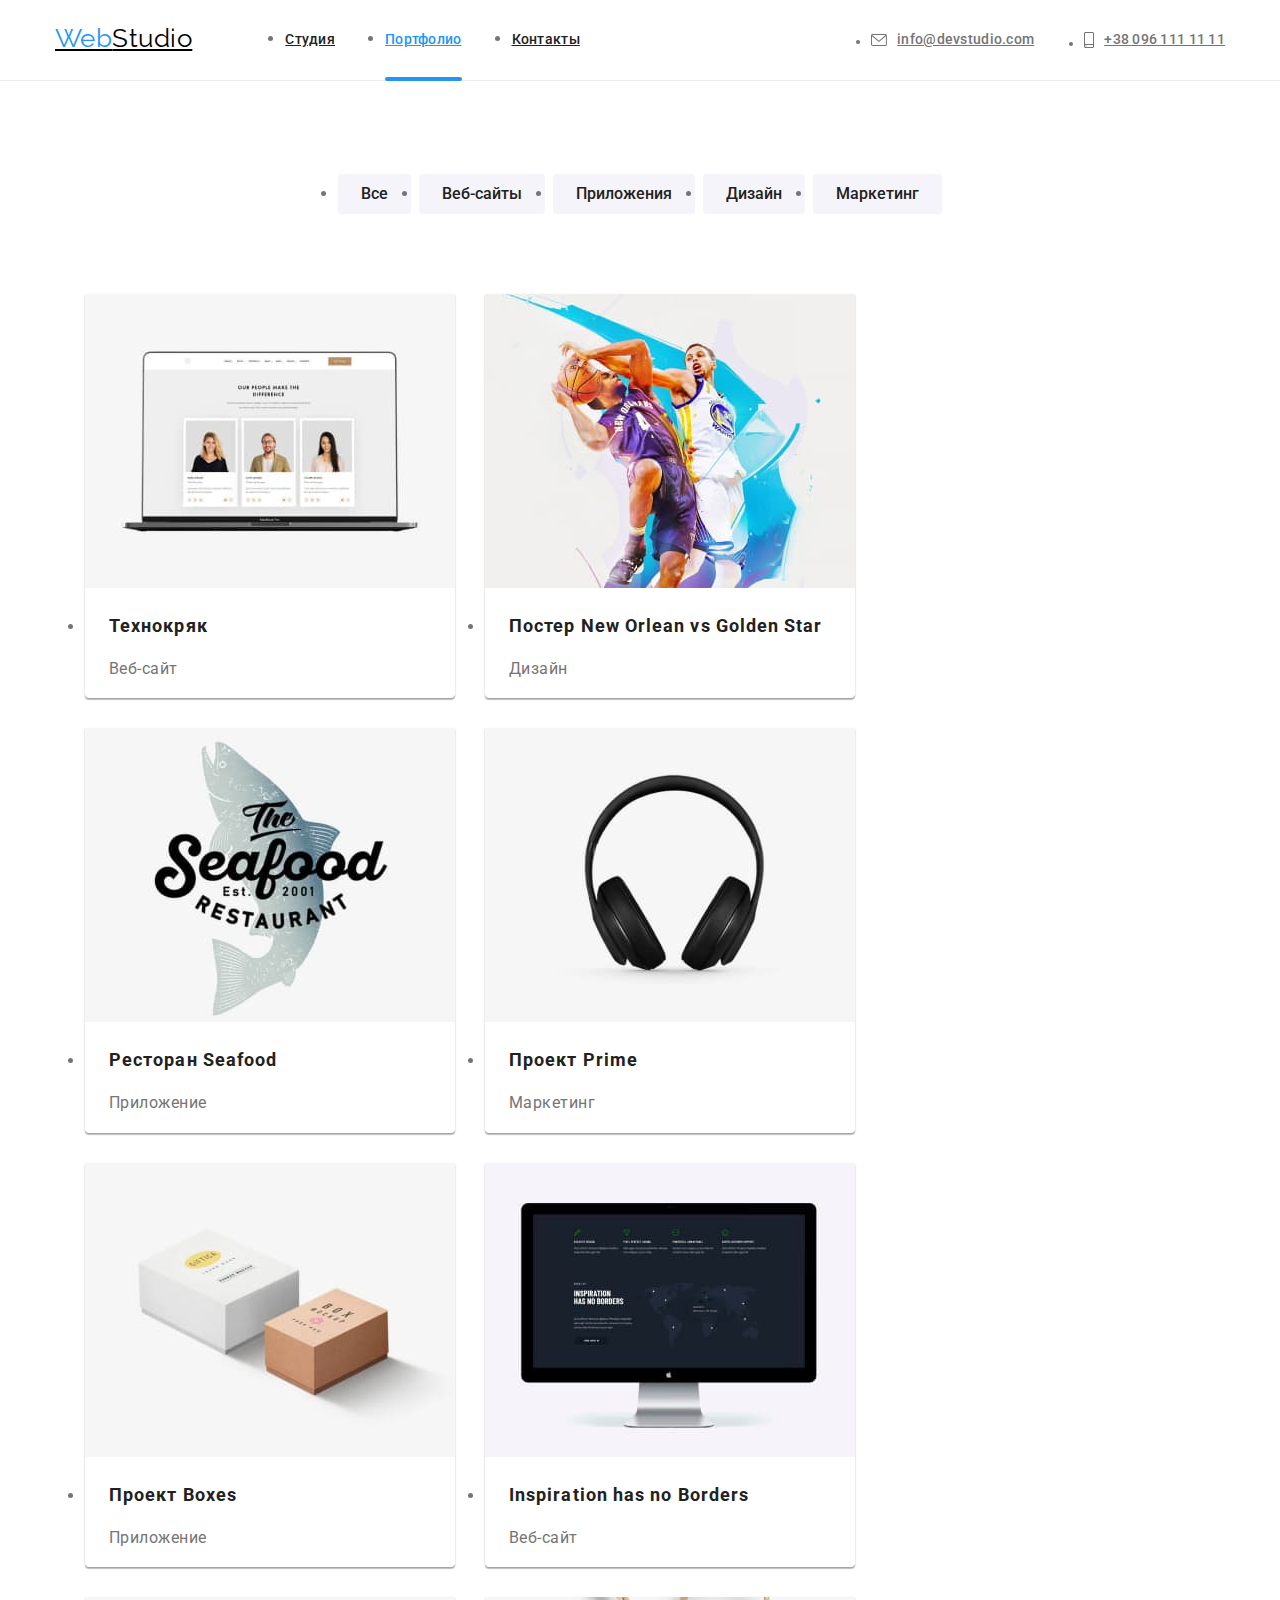
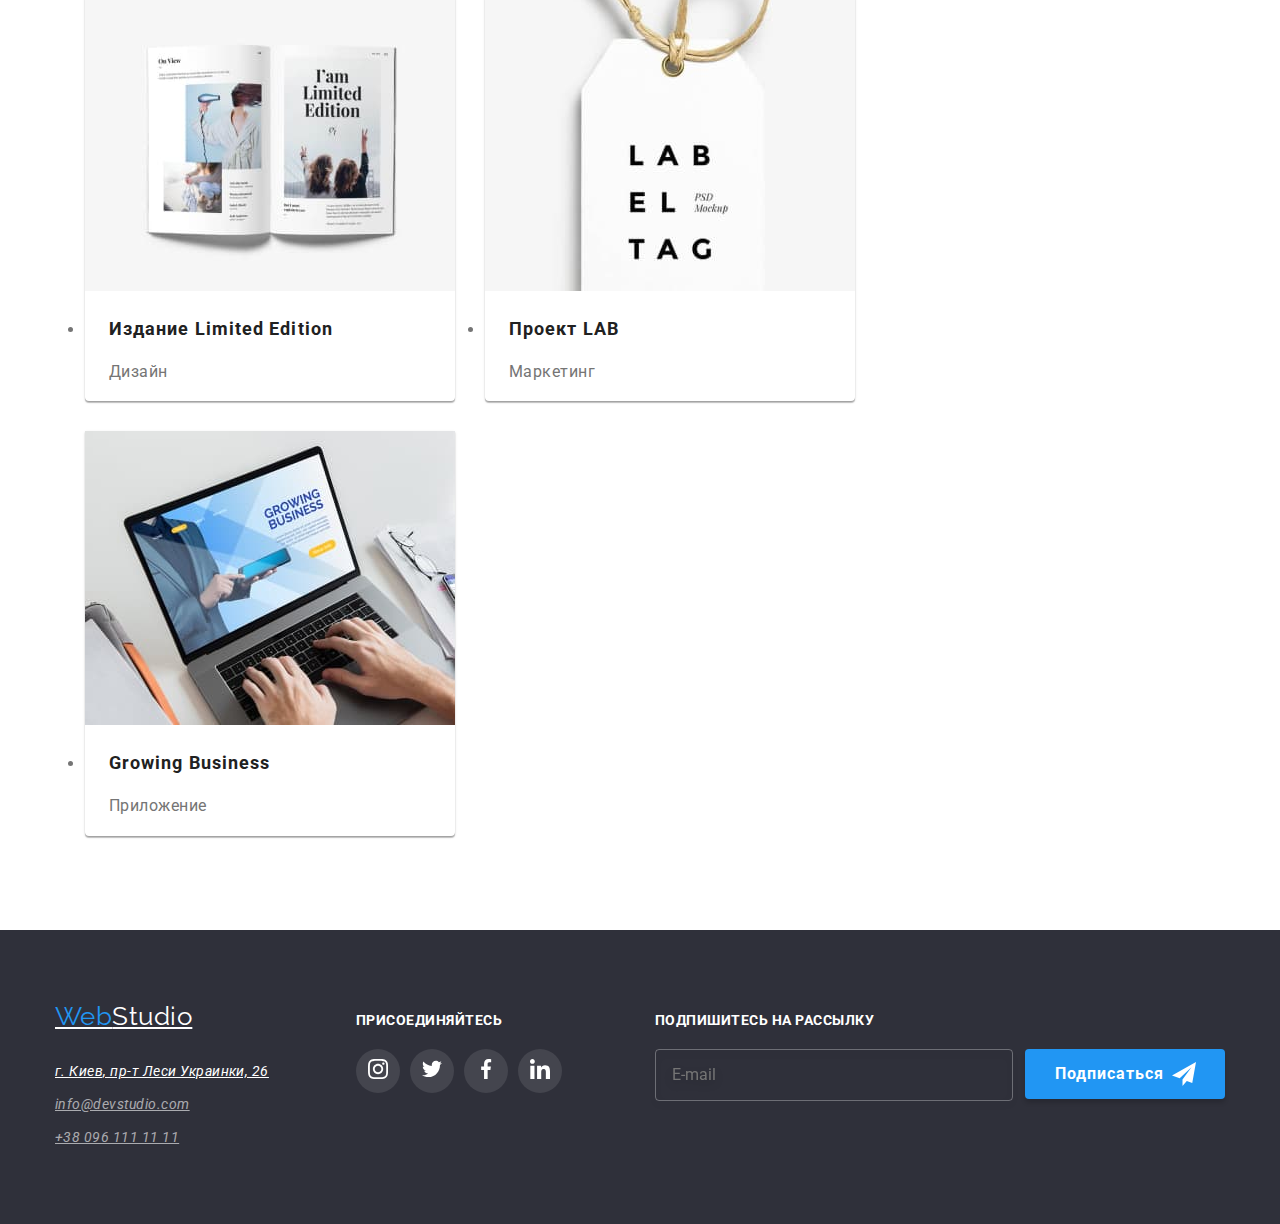
==== potrfolio.html @ 14817145 "hm-secondery" ====
<!DOCTYPE html>
<html lang="en">
<head>
    <meta charset="UTF-8">
    <meta name="viewport" content="width=device-width, initial-scale=1.0">
    <title>Document</title>
    <link rel="preconnect" href="https://fonts.gstatic.com">
<link rel="stylesheet" href="https://fonts.googleapis.com/css2?family=Raleway:wght@700&family=Roboto:wght@400;500;700;900&display=swap">
<link rel="stylesheet" href="https://cdnjs.cloudflare.com/ajax/libs/modern-normalize/1.0.0/modern-normalize.min.css">    
<link rel="stylesheet" href="./css/modern-normalize.css">
    <link rel="stylesheet" href="./css/main.min.css">
</head>
<body class="page">

    <!--шапка--> 
    <header>
        <!-- container -->
        <div class="container main-nav">
            <nav class="nav">
            <a class="logo" href=""><span class="logo-web">Web</span>Studio</a>
                
                    <ul class="site-nav">
                        <li class="item"> <a href="./index.html" class="link">Студия</a></li>
                        <li class="item"> <a href="./potrfolio.html" class="link carent">Портфолио</a></li>
                        <li class="item"> <a href="" class="link">Контакты</a></li>
                    </ul>
                 </nav>
     
                 <ul class="nav-adress">
                   <li class="item">
                    <a href="mailto:info@devstudio.com" class="link"
                    aria-label="icon-envelope">
                    <svg class="address-icon" width="16"
                    height="12"> 
                      <use href="./images/symbol-defs.svg#icon-envelope"></use>
                    </svg>
                    info@devstudio.com
                    </a></li>
                   <li class="item">
                     <a href="tel:+380961111111" class="link" 
                     aria-label="phone">
                      <svg class="address-icon" width="10"
                      height="16">
                        <use href="./images/symbol-defs.svg#icon-smartphone"></use>
                      </svg> 
                      +38 096 111 11 11</a></li>
               </ul>
                 </div>
  </header>  
     <main>
         
     <ul class="title-btn">
         <li class="btn-btn">
             <button class="btn">Все</button>
         </li>
         <li class="btn-btn">
             <button class="btn">Веб-сайты</button>
         </li>
         <li class="btn-btn">
             <button class="btn">Приложения</button>
         </li>
         <li class="btn-btn">
             <button class="btn">Дизайн</button>
         </li>
         <li class="btn-btn">
             <button class="btn">Маркетинг</button>
         </li>
     </ul>
        
        <!--наши-работы-->
     <section class="box">

        <!-- flex-container -->
     <div class="title-flex">

         <h1 class="visually-hidden">работы</h1>
         <ul class="card-set">
             <li class="grid">
                 <article class="card">
                     <div class="card-thumb">
                 <img src="./images/studio-1.jpg" alt="Технокряк" width="370">
                <div class="card-overlay">
                  <p class="card-text">Технокряк это современная площадка распространения коронавируса. Компании используют эту платформу для цифрового шпионажа и атак на защищённые сервера конкурентов.</p>     
                </div>
                </div>
                 <div class="card-contents">
                 <h2 class="title">Технокряк</h2>
                 <p class="list">Веб-сайт</p>
                    </div>
                </article>
             </li>
             <li class="grid">
                <article class="card">
                    <div class="card-thumb">
                 <img src="./images/studio-2.jpg" alt="Постер" width="370">
                 <div class="card-overlay">
                  <p class="card-text">Технокряк это современная площадка распространения коронавируса. Компании используют эту платформу для цифрового шпионажа и атак на защищённые сервера конкурентов.</p>     
                </div>
                </div>
                <div class="card-contents">
                 <h2 class="title">Постер New Orlean vs Golden Star</h2>
                 <p class="list">Дизайн</p>
                    </div>
                </article>
                </li>
             <li class="grid">
                <article class="card">
                    <div class="card-thumb">
                 <img src="./images/studio-3.jpg" alt="Названіе ресторана" width="370">
                 <div class="card-overlay">
                  <p class="card-text">Технокряк это современная площадка распространения коронавируса. Компании используют эту платформу для цифрового шпионажа и атак на защищённые сервера конкурентов.</p>     
                </div>
                </div>
                <div class="card-contents">
                 <h2 class="title">Ресторан Seafood</h2>
                 <p class="list">Приложение</p>
                    </div>
                </article>
                </li>
             <li class="grid">
                <article class="card">
                    <div class="card-thumb">
                 <img src="./images/studio-4.jpg" alt="Наушники" width="370">
                 <div class="card-overlay">
                  <p class="card-text">Технокряк это современная площадка распространения коронавируса. Компании используют эту платформу для цифрового шпионажа и атак на защищённые сервера конкурентов.</p>     
                </div>
              </div>
                <div class="card-contents">
                 <h2 class="title">Проект Prime</h2>
                 <p class="list">Маркетинг</p>
                    </div>
                </article>
             </li>
             <li class="grid">
                <article class="card">
                    <div class="card-thumb">
                 <img src="./images/studio-5.jpg" alt="Проект Boxes" width="370">
                 <div class="card-overlay">
                  <p class="card-text">Технокряк это современная площадка распространения коронавируса. Компании используют эту платформу для цифрового шпионажа и атак на защищённые сервера конкурентов.</p>     
                </div>
                </div>
                <div class="card-contents">
                 <h2 class="title">Проект Boxes</h2>
                 <p class="list">Приложение</p>
                    </div>
                </article>
             </li>
             <li class="grid">
                <article class="card">
                    <div class="card-thumb">
                 <img src="./images/studio-6.jpg" alt="Inspiration has no Borders" width="370">
                 <div class="card-overlay">
                  <p class="card-text">Технокряк это современная площадка распространения коронавируса. Компании используют эту платформу для цифрового шпионажа и атак на защищённые сервера конкурентов.</p>     
                </div>
              </div>
                <div class="card-contents">
                 <h2 class="title">Inspiration has no Borders</h2>
                 <p class="list">Веб-сайт</p>
                    </div>
                </article>
             </li>
             <li class="grid">
                <article class="card">
                    <div class="card-thumb">
                 <img src="./images/studio-7.jpg" alt="Издание Limited Edition" width="370">
                 <div class="card-overlay">
                  <p class="card-text">Технокряк это современная площадка распространения коронавируса. Компании используют эту платформу для цифрового шпионажа и атак на защищённые сервера конкурентов.</p>     
                </div>
              </div>
                <div class="card-contents">
                 <h2 class="title">Издание Limited Edition</h2>
                 <p class="list">Дизайн</p>
                    </div>
                </article>
             </li>
             <li class="grid">
                <article class="card">
                    <div class="card-thumb">
                 <img src="./images/studio-8.jpg" alt="Проект LAB" width="370">
                 <div class="card-overlay">
                  <p class="card-text">Технокряк это современная площадка распространения коронавируса. Компании используют эту платформу для цифрового шпионажа и атак на защищённые сервера конкурентов.</p>     
                </div>
                </div>
                <div class="card-contents">
                 <h2 class="title">Проект LAB</h2>
                <p class="list">Маркетинг</p>
                    </div>
            </article>
             </li>
             <li class="grid">
                <article class="card">
                    <div class="card-thumb">
                 <img src="./images/studio-9.jpg" alt="Growing Business" width="370">
                 <div class="card-overlay">
                  <p class="card-text">Технокряк это современная площадка распространения коронавируса. Компании используют эту платформу для цифрового шпионажа и атак на защищённые сервера конкурентов.</p>     
                </div>
                </div>
                <div class="card-contents">
                 <h2 class="title">Growing Business</h2>
                 <p class="list">Приложение</p>
                    </div>
                </article>
             </li>
         </ul>
        </div>
        </section>
     
    </main>
<!-- footer -->
<footer class="footer">

    <!-- container -->

    <div class="container foot-div">
    <div>
  <a class="logo" href=""><span class="logo-web">Web</span>Studio</a>
  <address class="adres">

     <ul class="contact">
      <li class="links"><a href="" class="item-s">г. Киев, пр-т Леси Украинки, 26</a></li>
      <li class="links"><a href="mailto:info@devstudio.com" class="item">info@devstudio.com</a></li>
      <li class="links"><a href="tel:+380961111111" class="item">+38 096 111 11 11</a></li>
  </ul>
</address>
    </div>
  <!-- container -->
  <div class="footer-icons">
<section >
<h2 class="footer-title">присоединяйтесь</h2>
<ul class="social-icons">
  <li class="icon-s footer-li">
      <a href="">
        <svg class="leter-f" width="20"  height="20">
          <use  href="./images/symbol-defs.svg#icon-instagram">

          </use>
        </svg>
      </a>
  </li>
  <li class="icon-s footer-li">
      <a href="">
        <svg class="leter-f" width="20"  height="20">
          <use  href="./images/symbol-defs.svg#icon-twitter">

          </use>
        </svg>
      </a>
  </li>
  <li class="icon-s footer-li">
      <a href=""> 
        <svg class="leter-f" width="20"  height="20">
        <use  href="./images/symbol-defs.svg#icon-facebook">

        </use>
      </svg>
    </a>
  </li>
  <li class="icon-s footer-li">
      <a href="">
        <svg class="leter-f" width="20"  height="20">
          <use  href="./images/symbol-defs.svg#icon-linkedin">
          </use>
        </svg>
      </a>
  </li>
</ul>
</section>
</div>
<section>
  <h2 class="footer-title">Подпишитесь на рассылку</h2>
  <div class="footer-form">
    <form name="sign-form" autocomplete="on" novalidate>
      <label>
        <input class="email-footer" type="email" name="email" placeholder="E-mail" />
       </label>
     </form>
     <button class="button-footer" type="submit">Подписаться
       <svg class="leter-btn" width="24"  height="24">
         <use  href="./images/symbol-defs.svg#icon-send"></use>
       </svg>
     </button>
   </div>
   </section>
</div>
</footer>
</body>
</html>
---- css/main.min.css ----
body{color:#757575;font-family:Roboto, sans-serif;letter-spacing:0.03em}.visually-hidden{position:absolute;width:1px;height:1px;margin:-1px;border:0;padding:0;white-space:nowrap;-webkit-clip-path:inset(100%);clip-path:inset(100%);clip:rect(0 0 0 0);overflow:hidden}.section.no-padding{padding-top:0;padding-bottom:0}.card-set .list{margin-top:4;margin-bottom:0}img{display:block;max-width:100%;height:auto}.container{margin-left:auto;margin-right:auto;width:1200px;padding-right:15px;padding-left:15px}header{border-bottom:1px solid #ececec}.main-nav{-webkit-box-pack:justify;-ms-flex-pack:justify;justify-content:space-between;-webkit-box-align:center;-ms-flex-align:center;align-items:center;display:-webkit-box;display:-ms-flexbox;display:flex}.nav{display:-webkit-box;display:-ms-flexbox;display:flex}.nav-adress{margin-left:auto;display:-webkit-box;display:-ms-flexbox;display:flex;padding-left:0;margin-top:0;margin-bottom:0;font-weight:500;font-size:14px;line-height:1.14;letter-spacing:0.02em;cursor:pointer;color:var(--primary-text-color)}.site-nav{-webkit-box-pack:justify;-ms-flex-pack:justify;justify-content:space-between;-webkit-box-align:center;-ms-flex-align:center;align-items:center;display:-webkit-box;display:-ms-flexbox;display:flex;margin-left:93px;margin-top:0;margin-bottom:0;padding-left:0}.logo-web{color:#2196F3}.nav .logo{padding-top:24px;padding-bottom:25px}.logo{color:#000;font-family:Raleway, sans-serif;font-size:26px;line-height:1.11}.site-nav .item+.item{margin-left:50px}.site-nav .link{position:relative;display:block;padding-top:32px;padding-bottom:32px;color:#212121;font-weight:500;font-size:14px;line-height:1.14;letter-spacing:0.02em;-webkit-transition:color 250ms cubic-bezier(0.4, 0, 0.2, 1);transition:color 250ms cubic-bezier(0.4, 0, 0.2, 1)}.site-nav .link:hover,.site-nav .link:focus{color:#2196F3}.site-nav .link::after{content:'';position:absolute;bottom:-1px;left:0;width:100%;height:4px;background-color:#2196F3;border-radius:2px;opacity:0;-webkit-transition:opacity 250ms cubic-bezier(0.4, 0, 0.2, 1);transition:opacity 250ms cubic-bezier(0.4, 0, 0.2, 1)}.site-nav .link:hover::after,.site-nav .link:focus::after{opacity:1}.site-nav .carent{color:#2196F3}.site-nav .carent::after{opacity:1}.nav-adress .item+.item{margin-left:50px}.nav-adress .link{position:relative;display:-webkit-box;display:-ms-flexbox;display:flex;-webkit-box-align:center;-ms-flex-align:center;align-items:center;padding-top:22px;padding-bottom:22px;font-weight:500;font-size:14px;line-height:1.14;letter-spacing:0.02em;color:var(--primary-text-color);-webkit-transition:color 250ms cubic-bezier(0.4, 0, 0.2, 1);transition:color 250ms cubic-bezier(0.4, 0, 0.2, 1)}.address-icon{-webkit-box-align:center;-ms-flex-align:center;align-items:center;fill:currentColor;margin-right:10px;-webkit-transition:color 250ms cubic-bezier(0.4, 0, 0.2, 1);transition:color 250ms cubic-bezier(0.4, 0, 0.2, 1)}.address-icon:hover,.address-icon:focus{fill:#2196F3}.nav-adress .link:hover,.nav-adress .link:focus{color:#2196F3}.hero{max-width:1600px;margin-right:auto;margin-left:auto;padding-top:199px;padding-bottom:201px;margin-top:0px;margin-bottom:0px;height:600px;text-align:center;background-image:-webkit-gradient(linear, left top, right top, from(rgba(47,48,58,0.4)), to(rgba(47,48,58,0.4))),url(../images/hero.jpg);background-image:linear-gradient(to right, rgba(47,48,58,0.4), rgba(47,48,58,0.4)),url(../images/hero.jpg);background-size:cover;background-position:center;text-align:center}.hero .hero-title{margin-bottom:40px;margin-right:auto;margin-left:auto;color:#fff;font-weight:900;font-size:44px;line-height:1.36;width:696px;letter-spacing:0.06em}.section{padding-top:94px;padding-bottom:94px}.feature-list{display:-webkit-box;display:-ms-flexbox;display:flex;-ms-flex-wrap:wrap;flex-wrap:wrap;padding-bottom:94px;margin-top:0;margin-bottom:0;padding-left:0;list-style:none}.feature-list .title{margin-top:30px;margin-bottom:10px}.items::before{display:block;content:'';width:270px;height:120px;margin-bottom:30px;background-repeat:no-repeat;background-position:center;background-color:#F5F4FA}.items:nth-child(1)::before{background-image:url("../images/antenna.svg")}.items:nth-child(2)::before{background-image:url("../images/clock.svg")}.items:nth-child(3)::before{background-image:url("../images/diagram.svg")}.items:nth-child(4)::before{background-image:url("../images/astronaut.svg")}.feature-list .items{width:270px}.feature-list .items+.items{margin-left:30px}.feature-list .pic{position:relative;width:370px}.feature-list .pic+.pic{margin-left:30px}.section-title,.section .title,.section .item{color:#212121}.feature-list .title{margin-top:0;margin-bottom:10px;font-size:14px;line-height:1.4}.feature-list .pic-title{position:absolute;width:370px;height:70px;padding:27px 0;bottom:0;margin-top:0;margin-bottom:0;font-weight:700;font-size:14px;line-height:1.17;text-transform:uppercase;text-align:center;color:#fff;background-color:rgba(47,48,58,0.8)}.section-title{margin-top:0;margin-bottom:50px;font-size:36px;line-height:1.17;text-align:center}.section-title.client{padding-top:94px}.section .desc{margin-top:0;margin-bottom:0;font-weight:400;font-size:14px;line-height:1.71}.section .item{margin-top:0;margin-bottom:10px;font-weight:500;font-size:16px;line-height:1.9}.section .link{padding-top:0;padding-bottom:0;margin-bottom:16px;margin-top:0;font-size:16px;line-height:1.9}.section.our{background-color:#F5F4FA}.section-user .user{-ms-flex-preferred-size:calc(100% / 4 - $card-grid);flex-basis:calc(100% / 4 - $card-grid);margin-left:30px;-webkit-box-shadow:0px 1px 3px rgba(0,0,0,0.12),0px 1px 1px rgba(0,0,0,0.14),0px 2px 1px rgba(0,0,0,0.2);box-shadow:0px 1px 3px rgba(0,0,0,0.12),0px 1px 1px rgba(0,0,0,0.14),0px 2px 1px rgba(0,0,0,0.2);border-radius:0px 0px 4px 4px}.section-user{margin-left:calc(-1 * $card-grid);display:-webkit-box;display:-ms-flexbox;display:flex;-ms-flex-wrap:wrap;flex-wrap:wrap;padding-left:0;margin-top:0;margin-bottom:0;text-align:center}.pic-content{padding-top:30px;padding-bottom:30px;background-color:rgba(255,255,255,0.6)}.social-icons{display:-webkit-box;display:-ms-flexbox;display:flex;-webkit-box-pack:center;-ms-flex-pack:center;justify-content:center;padding-left:0;color:var(--primary-text-color)}.social-icons .icon-s{display:-webkit-box;display:-ms-flexbox;display:flex;-webkit-box-pack:center;-ms-flex-pack:center;justify-content:center;-webkit-box-align:center;-ms-flex-align:center;align-items:center;width:44px;height:44px;border-radius:50%;-webkit-transition:background-color 250ms cubic-bezier(0.4, 0, 0.2, 1);transition:background-color 250ms cubic-bezier(0.4, 0, 0.2, 1)}.social-icons .icon-s+.icon-s{margin-left:10px}.leter{fill:#afb1b8;-webkit-transition:color 250ms cubic-bezier(0.4, 0, 0.2, 1);transition:color 250ms cubic-bezier(0.4, 0, 0.2, 1)}.icon-s:hover .leter{fill:#fff}.social-icons .icon-s:hover,.social-icons .icon-s:focus{background-color:#2196F3}.icon-s.footer-li{background-color:rgba(255,255,255,0.1);fill:#fff}.leter-f{fill:#fff}.regular{padding-bottom:97px}.client-title{padding:0;margin:50px auto 0;display:-webkit-box;display:-ms-flexbox;display:flex;-webkit-box-pack:justify;-ms-flex-pack:justify;justify-content:space-between;color:#afb1b8}.client-item{color:#afb1b8}.client-wraper{width:170px;height:90px;border:1px solid currentColor;border-radius:4px;display:-webkit-box;display:-ms-flexbox;display:flex;-webkit-box-pack:center;-ms-flex-pack:center;justify-content:center;-webkit-box-align:center;-ms-flex-align:center;align-items:center;-webkit-transition:color 250ms cubic-bezier(0.4, 0, 0.2, 1);transition:color 250ms cubic-bezier(0.4, 0, 0.2, 1)}.icon-c{fill:currentColor}.client-wraper:hover,.client-wraper:focus{color:#2196F3}.footer{display:-webkit-box;display:-ms-flexbox;display:flex;-webkit-box-pack:center;-ms-flex-pack:center;justify-content:center;background:#2F303A}.footer-ul{margin:20px 0 0}.footer .logo,.footer .item-s{color:#fff}.adres .item{color:rgba(255,255,255,0.6);-webkit-transition:color 250ms cubic-bezier(0.4, 0, 0.2, 1);transition:color 250ms cubic-bezier(0.4, 0, 0.2, 1)}.adres .item:hover,.adres .item:focus{color:#fff}.footer .contact{display:block;-ms-flex-wrap:wrap;flex-wrap:wrap;padding-left:0;margin-top:20px;width:231px;font-weight:normal;font-size:14px;line-height:1.71}.contact .links{display:inline-block;-ms-flex-wrap:wrap;flex-wrap:wrap;margin-top:9px}.footer .container{padding-top:60px;padding-bottom:60px}.footer-title{display:block;font-style:normal;font-weight:700;margin-bottom:20px;padding-left:0;font-size:14px;line-height:1.14;color:#fff;text-transform:uppercase}.footer-icons{display:-webkit-box;display:-ms-flexbox;display:flex;-webkit-box-pack:center;-ms-flex-pack:center;justify-content:center;-webkit-box-align:center;-ms-flex-align:center;align-items:center;padding-top:0;padding-bottom:0;width:206px;margin:12px 93px 40px 70px}.foot-div{display:-webkit-box;display:-ms-flexbox;display:flex;-webkit-box-align:baseline;-ms-flex-align:baseline;align-items:baseline}.footer-form{display:-webkit-box;display:-ms-flexbox;display:flex}.form-title{font-style:normal;font-weight:700;margin-bottom:20px;padding-left:0;font-size:14px;line-height:1.14;color:#fff;text-transform:uppercase}.sign-form{display:-webkit-box;display:-ms-flexbox;display:flex}.email-footer{width:358px;outline:none;margin:0;padding-top:15px;padding-bottom:15px;padding-left:16px;line-height:20px;font-family:inherit;border:1px solid rgba(255,255,255,0.3);-webkit-box-sizing:border-box;box-sizing:border-box;-webkit-filter:drop-shadow(0px 4px 4px rgba(0,0,0,0.15));filter:drop-shadow(0px 4px 4px rgba(0,0,0,0.15));border-radius:4px;background-color:transparent;color:#fff;-webkit-transition:border-color 250ms cubic-bezier(0.4, 0, 0.2, 1);transition:border-color 250ms cubic-bezier(0.4, 0, 0.2, 1)}.email-footer:focus,.email-footer:hover{border-color:#188ce8}.leter-btn{position:absolute;top:50%;right:28px;-webkit-transform:translateY(-50%);transform:translateY(-50%);fill:#fff}.button{border-radius:4px;padding:10px 32px;border:1px solid transparent;color:#fff;background-color:#2196F3;font-family:inherit;font-weight:700;font-size:16px;line-height:1.87;letter-spacing:0.06em;-webkit-box-align:center;-ms-flex-align:center;align-items:center;cursor:pointer}.button-footer{display:-webkit-box;display:-ms-flexbox;display:flex;width:200px;height:50px;position:relative;padding-top:10px;padding-right:62px;padding-bottom:10px;padding-left:29px;font-family:inherit;margin-left:12px;font-weight:700;font-size:16px;line-height:1.87;letter-spacing:0.06em;border-radius:4px;-webkit-box-align:center;-ms-flex-align:center;align-items:center;border:1px solid transparent;color:#fff;background-color:#2196F3;-webkit-box-shadow:0px 4px 4px rgba(0,0,0,0.15);box-shadow:0px 4px 4px rgba(0,0,0,0.15);cursor:pointer;-webkit-transition:background-color 250ms cubic-bezier(0.4, 0, 0.2, 1);transition:background-color 250ms cubic-bezier(0.4, 0, 0.2, 1)}.button-footer:focus,.button-footer:hover{background-color:#188ce8}.title-btn{-webkit-box-pack:center;-ms-flex-pack:center;justify-content:center;padding-top:93px;padding-bottom:34px;display:-webkit-box;display:-ms-flexbox;display:flex;padding-left:0;margin-top:0;margin-bottom:0}.title-btn .btn-btn+.btn-btn{margin-left:8px}.btn{display:inline-block;border-radius:4px;padding:6px 22px;border:1px solid transparent;color:#212121;background:#F5F4FA;font-family:inherit;font-weight:500;font-size:16px;line-height:1.62;text-align:center;-webkit-transition:background-color 250ms cubic-bezier(0.4, 0, 0.2, 1),color 250ms 250ms cubic-bezier(0.4, 0, 0.2, 1);transition:background-color 250ms cubic-bezier(0.4, 0, 0.2, 1),color 250ms 250ms cubic-bezier(0.4, 0, 0.2, 1)}.btn:hover,.btn:focus{color:#fff;background-color:#2196F3}.title-flex{margin-right:auto;margin-left:auto;padding-right:15px;padding-bottom:94px;padding-left:15px;width:1200px}.card-contents .title{margin-top:0;margin-bottom:4px;width:322px;color:#212121;font-weight:700;font-size:18px;line-height:2;letter-spacing:0.06em}.card-set{display:-webkit-box;display:-ms-flexbox;display:flex;-ms-flex-wrap:wrap;flex-wrap:wrap;padding-left:0;margin-top:calc(-1 * $card-grid);margin-bottom:0;margin-left:calc(-1 * $card-grid)}.card-set .grid{-ms-flex-preferred-size:calc(100% / 3 - $card-grid);flex-basis:calc(100% / 3 - $card-grid);margin-top:30px;margin-left:30px;-webkit-box-shadow:0px 1px 3px rgba(0,0,0,0.12),0px 1px 1px rgba(0,0,0,0.14),0px 2px 1px rgba(0,0,0,0.2);box-shadow:0px 1px 3px rgba(0,0,0,0.12),0px 1px 1px rgba(0,0,0,0.14),0px 2px 1px rgba(0,0,0,0.2);border-radius:0px 0px 4px 4px}.card-contents{padding:20px 24px}.caption .title{margin-top:20px;color:#212121;font-size:18px;line-height:2;letter-spacing:0.06em}.caption .list{margin-top:0;margin-bottom:20px;font-weight:400;font-size:16px;line-height:1.87}.card-thumb{position:relative;overflow:hidden}.card-overlay{position:absolute;top:0;left:0;width:100%;height:100%;padding:63px 24px;background-color:rgba(33,150,243,0.9);-webkit-transform:translateY(100%);transform:translateY(100%);-webkit-transition:-webkit-transform 250ms cubic-bezier(0.4, 0, 0.2, 1);transition:-webkit-transform 250ms cubic-bezier(0.4, 0, 0.2, 1);transition:transform 250ms cubic-bezier(0.4, 0, 0.2, 1);transition:transform 250ms cubic-bezier(0.4, 0, 0.2, 1), -webkit-transform 250ms cubic-bezier(0.4, 0, 0.2, 1)}.card:hover .card-overlay{-webkit-transform:translateX(0);transform:translateX(0)}.card-text{position:absolute;width:322px;height:168px;display:-webkit-box;display:-ms-flexbox;display:flex;top:50%;left:50%;-webkit-transform:translate(-50%, -50%);transform:translate(-50%, -50%);font-weight:400;font-size:18px;line-height:1.56;color:#fff;opacity:0;-webkit-transition:opacity 250ms cubic-bezier(0.4, 0, 0.2, 1);transition:opacity 250ms cubic-bezier(0.4, 0, 0.2, 1)}.card:hover .card-text,.card:focus .card-text{opacity:1}.backdrop-sign{position:fixed;top:0;left:0;width:100%;height:100%;background-color:rgba(0,0,0,0.2);opacity:1;-webkit-transition:opacity 250ms cubic-bezier(0.4, 0, 0.2, 1);transition:opacity 250ms cubic-bezier(0.4, 0, 0.2, 1)}.backdrop-sign.is-hidden{opacity:0;pointer-events:none;visibility:visible}.backdrop-sign.is-hidden .modal-sign{-webkit-transform:translate(-50%, -50%) scale(1.3);transform:translate(-50%, -50%) scale(1.3)}.modal-sign{position:absolute;top:50%;left:50%;padding:40px;-webkit-transform:translate(-50%, -50%) scale(1);transform:translate(-50%, -50%) scale(1);min-width:528px;max-height:100vh;background-color:#fff;-webkit-box-shadow:0px 1px 3px rgba(0,0,0,0.12),0px 1px 1px rgba(0,0,0,0.14),0px 2px 1px rgba(0,0,0,0.2);box-shadow:0px 1px 3px rgba(0,0,0,0.12),0px 1px 1px rgba(0,0,0,0.14),0px 2px 1px rgba(0,0,0,0.2);border-radius:4px}.modal-colose{position:absolute;top:8px;right:8px;padding:5px;display:-webkit-box;display:-ms-flexbox;display:flex;border:1px solid rgba(0,0,0,0.1);border-radius:50%;cursor:pointer;background-color:inherit}.modal-colose:focus,.modal-colose:hover{fill:#2196F3}.modal-title{margin-top:0;margin-bottom:12px;font-weight:700;font-size:20px;line-height:1.15;text-align:center;color:#212121}.signup-form .group{display:-webkit-box;display:-ms-flexbox;display:flex;-webkit-box-orient:vertical;-webkit-box-direction:normal;-ms-flex-direction:column;flex-direction:column;margin-bottom:10px}.signup-form .form-lable{display:-webkit-box;display:-ms-flexbox;display:flex;-webkit-box-orient:vertical;-webkit-box-direction:normal;-ms-flex-direction:column;flex-direction:column;margin-bottom:4px;font-family:inherit;font-size:12px;line-height:1.16;letter-spacing:0.01em;cursor:pointer}.signup-form .form-input{width:100%;font-family:inherit;margin:0;padding:11px 11px 11px 42px;width:448px;cursor:pointer;outline:none;border:1px solid rgba(33,33,33,0.2);-webkit-box-sizing:border-box;box-sizing:border-box;border-radius:4px;-webkit-transition:border-color 250ms cubic-bezier(0.4, 0, 0.2, 1);transition:border-color 250ms cubic-bezier(0.4, 0, 0.2, 1)}.signup-form .form-input:focus,.signup-form .form-input:hover{border-color:#2196F3}.signup-form .input-wrapper{position:relative}.signup-form .icon{position:absolute;top:50%;left:12px;-webkit-transform:translateY(-50%);transform:translateY(-50%);cursor:pointer;-webkit-transition:fill 250ms cubic-bezier(0.4, 0, 0.2, 1);transition:fill 250ms cubic-bezier(0.4, 0, 0.2, 1)}.signup-form .form-input:focus+.icon,.signup-form .form-input:hover+.icon{fill:#2196F3}.textarea-wrapper .form-input.comment{padding:12px 16px;margin-bottom:20px}.textarea-wrapper .comment:hover::-webkit-input-placeholder,.textarea-wrapper .comment:focus::-webkit-input-placeholder{color:#2196F3}.textarea-wrapper .comment:hover:-ms-input-placeholder,.textarea-wrapper .comment:focus:-ms-input-placeholder{color:#2196F3}.textarea-wrapper .comment:hover::-ms-input-placeholder,.textarea-wrapper .comment:focus::-ms-input-placeholder{color:#2196F3}.textarea-wrapper .comment:hover::placeholder,.textarea-wrapper .comment:focus::placeholder{color:#2196F3}.checkbox-wrapper{margin:0 11px 30px 12px}.checkbox-wrapper .checkbox-lable{display:-webkit-box;display:-ms-flexbox;display:flex;-webkit-box-align:center;-ms-flex-align:center;align-items:center;font-family:inherit;font-size:14px;line-height:1.71;cursor:pointer}.checkbox-lable .link{color:#2196F3;-webkit-text-decoration-line:underline;text-decoration-line:underline;-webkit-transition:color 250ms cubic-bezier(0.4, 0, 0.2, 1);transition:color 250ms cubic-bezier(0.4, 0, 0.2, 1)}.checkbox-lable:focus .link,.checkbox-lable:hover .link{color:#188ce8}.checkbox{appearance:none;-moz-appearance:none;-webkit-appearance:none;position:absolute}.chackbox-icon{margin-right:7px;border:2px solid #000;border-radius:3px;fill:none;cursor:pointer;-webkit-transition:background-color 250ms cubic-bezier(0.4, 0, 0.2, 1);transition:background-color 250ms cubic-bezier(0.4, 0, 0.2, 1)}.checkbox:checked+.chackbox-icon{border:none;background-color:#2196F3;fill:#fff;opacity:1}.check-btn{display:-webkit-box;display:-ms-flexbox;display:flex;min-width:200px;margin-right:auto;margin-left:auto;padding:10px 55px;font-family:inherit;font-weight:700;font-size:16px;line-height:1.87;letter-spacing:0.06em;color:#fff;background-color:#2196F3;-webkit-box-shadow:0px 4px 4px rgba(0,0,0,0.15);box-shadow:0px 4px 4px rgba(0,0,0,0.15);border:transparent;border-radius:4px;cursor:pointer;-webkit-transition:background-color 250ms cubic-bezier(0.4, 0, 0.2, 1);transition:background-color 250ms cubic-bezier(0.4, 0, 0.2, 1)}.signup-form:focus .check-btn,.signup-form:hover .check-btn{background-color:#188ce8}
/*# sourceMappingURL=main.min.css.map */
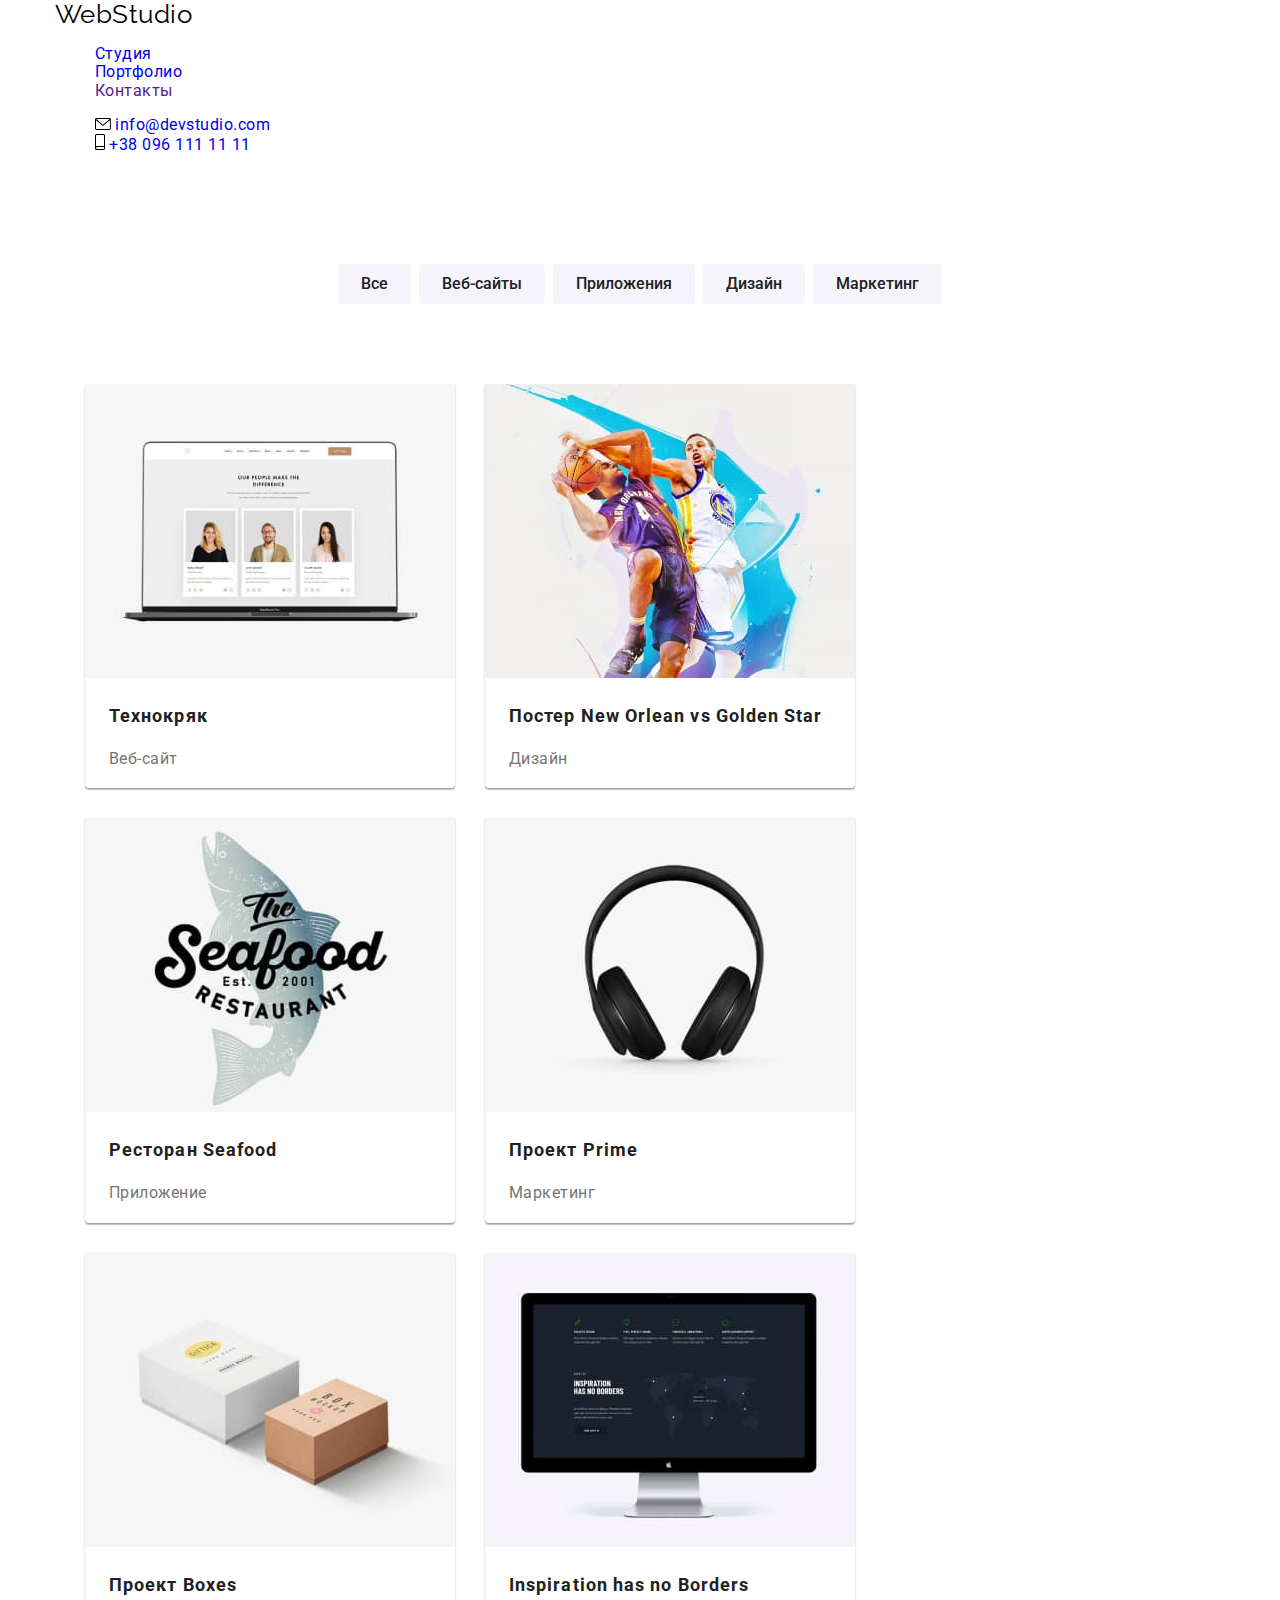
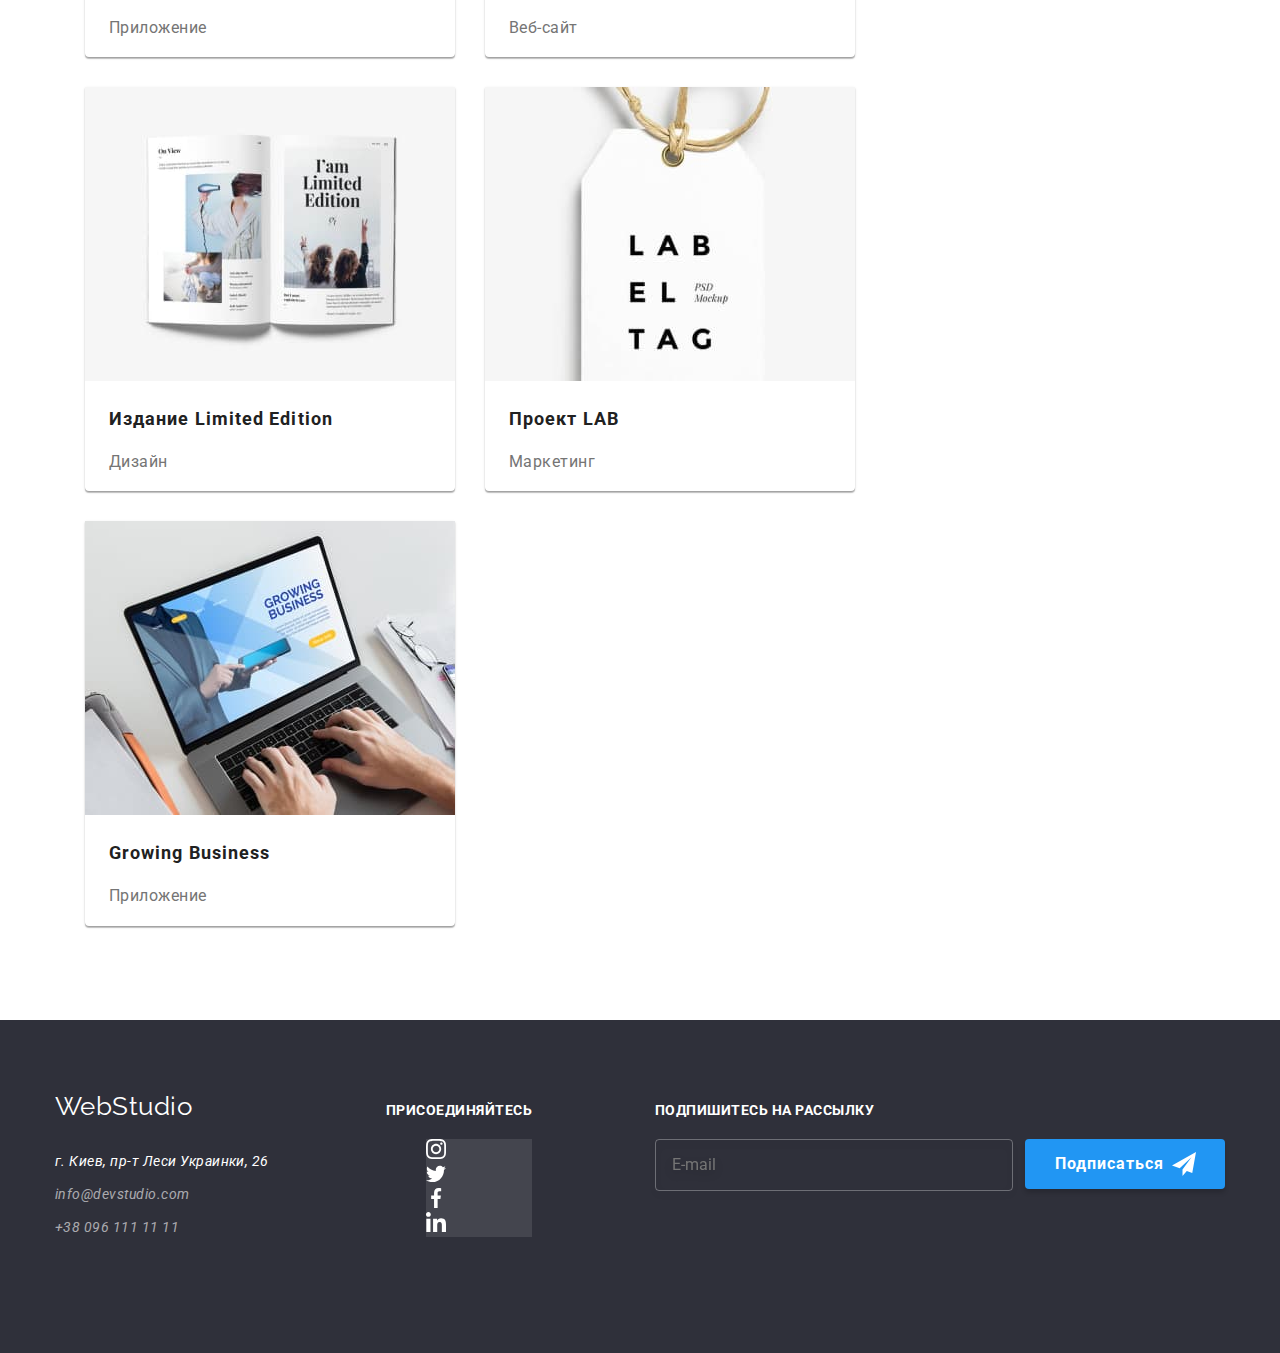
==== commit 95870626: "BEM" ====
--- a/potrfolio.html
+++ b/potrfolio.html
@@ -5,8 +5,7 @@
     <meta name="viewport" content="width=device-width, initial-scale=1.0">
     <title>Document</title>
     <link rel="preconnect" href="https://fonts.gstatic.com">
-<link rel="stylesheet" href="https://fonts.googleapis.com/css2?family=Raleway:wght@700&family=Roboto:wght@400;500;700;900&display=swap">
-<link rel="stylesheet" href="https://cdnjs.cloudflare.com/ajax/libs/modern-normalize/1.0.0/modern-normalize.min.css">    
+<link rel="stylesheet" href="https://fonts.googleapis.com/css2?family=Raleway:wght@700&family=Roboto:wght@400;500;700;900&display=swap">   
 <link rel="stylesheet" href="./css/modern-normalize.css">
     <link rel="stylesheet" href="./css/main.min.css">
 </head>
--- a/css/main.min.css
+++ b/css/main.min.css
@@ -1,2 +1,2 @@
-body{color:#757575;font-family:Roboto, sans-serif;letter-spacing:0.03em}.visually-hidden{position:absolute;width:1px;height:1px;margin:-1px;border:0;padding:0;white-space:nowrap;-webkit-clip-path:inset(100%);clip-path:inset(100%);clip:rect(0 0 0 0);overflow:hidden}.section.no-padding{padding-top:0;padding-bottom:0}.card-set .list{margin-top:4;margin-bottom:0}img{display:block;max-width:100%;height:auto}.container{margin-left:auto;margin-right:auto;width:1200px;padding-right:15px;padding-left:15px}header{border-bottom:1px solid #ececec}.main-nav{-webkit-box-pack:justify;-ms-flex-pack:justify;justify-content:space-between;-webkit-box-align:center;-ms-flex-align:center;align-items:center;display:-webkit-box;display:-ms-flexbox;display:flex}.nav{display:-webkit-box;display:-ms-flexbox;display:flex}.nav-adress{margin-left:auto;display:-webkit-box;display:-ms-flexbox;display:flex;padding-left:0;margin-top:0;margin-bottom:0;font-weight:500;font-size:14px;line-height:1.14;letter-spacing:0.02em;cursor:pointer;color:var(--primary-text-color)}.site-nav{-webkit-box-pack:justify;-ms-flex-pack:justify;justify-content:space-between;-webkit-box-align:center;-ms-flex-align:center;align-items:center;display:-webkit-box;display:-ms-flexbox;display:flex;margin-left:93px;margin-top:0;margin-bottom:0;padding-left:0}.logo-web{color:#2196F3}.nav .logo{padding-top:24px;padding-bottom:25px}.logo{color:#000;font-family:Raleway, sans-serif;font-size:26px;line-height:1.11}.site-nav .item+.item{margin-left:50px}.site-nav .link{position:relative;display:block;padding-top:32px;padding-bottom:32px;color:#212121;font-weight:500;font-size:14px;line-height:1.14;letter-spacing:0.02em;-webkit-transition:color 250ms cubic-bezier(0.4, 0, 0.2, 1);transition:color 250ms cubic-bezier(0.4, 0, 0.2, 1)}.site-nav .link:hover,.site-nav .link:focus{color:#2196F3}.site-nav .link::after{content:'';position:absolute;bottom:-1px;left:0;width:100%;height:4px;background-color:#2196F3;border-radius:2px;opacity:0;-webkit-transition:opacity 250ms cubic-bezier(0.4, 0, 0.2, 1);transition:opacity 250ms cubic-bezier(0.4, 0, 0.2, 1)}.site-nav .link:hover::after,.site-nav .link:focus::after{opacity:1}.site-nav .carent{color:#2196F3}.site-nav .carent::after{opacity:1}.nav-adress .item+.item{margin-left:50px}.nav-adress .link{position:relative;display:-webkit-box;display:-ms-flexbox;display:flex;-webkit-box-align:center;-ms-flex-align:center;align-items:center;padding-top:22px;padding-bottom:22px;font-weight:500;font-size:14px;line-height:1.14;letter-spacing:0.02em;color:var(--primary-text-color);-webkit-transition:color 250ms cubic-bezier(0.4, 0, 0.2, 1);transition:color 250ms cubic-bezier(0.4, 0, 0.2, 1)}.address-icon{-webkit-box-align:center;-ms-flex-align:center;align-items:center;fill:currentColor;margin-right:10px;-webkit-transition:color 250ms cubic-bezier(0.4, 0, 0.2, 1);transition:color 250ms cubic-bezier(0.4, 0, 0.2, 1)}.address-icon:hover,.address-icon:focus{fill:#2196F3}.nav-adress .link:hover,.nav-adress .link:focus{color:#2196F3}.hero{max-width:1600px;margin-right:auto;margin-left:auto;padding-top:199px;padding-bottom:201px;margin-top:0px;margin-bottom:0px;height:600px;text-align:center;background-image:-webkit-gradient(linear, left top, right top, from(rgba(47,48,58,0.4)), to(rgba(47,48,58,0.4))),url(../images/hero.jpg);background-image:linear-gradient(to right, rgba(47,48,58,0.4), rgba(47,48,58,0.4)),url(../images/hero.jpg);background-size:cover;background-position:center;text-align:center}.hero .hero-title{margin-bottom:40px;margin-right:auto;margin-left:auto;color:#fff;font-weight:900;font-size:44px;line-height:1.36;width:696px;letter-spacing:0.06em}.section{padding-top:94px;padding-bottom:94px}.feature-list{display:-webkit-box;display:-ms-flexbox;display:flex;-ms-flex-wrap:wrap;flex-wrap:wrap;padding-bottom:94px;margin-top:0;margin-bottom:0;padding-left:0;list-style:none}.feature-list .title{margin-top:30px;margin-bottom:10px}.items::before{display:block;content:'';width:270px;height:120px;margin-bottom:30px;background-repeat:no-repeat;background-position:center;background-color:#F5F4FA}.items:nth-child(1)::before{background-image:url("../images/antenna.svg")}.items:nth-child(2)::before{background-image:url("../images/clock.svg")}.items:nth-child(3)::before{background-image:url("../images/diagram.svg")}.items:nth-child(4)::before{background-image:url("../images/astronaut.svg")}.feature-list .items{width:270px}.feature-list .items+.items{margin-left:30px}.feature-list .pic{position:relative;width:370px}.feature-list .pic+.pic{margin-left:30px}.section-title,.section .title,.section .item{color:#212121}.feature-list .title{margin-top:0;margin-bottom:10px;font-size:14px;line-height:1.4}.feature-list .pic-title{position:absolute;width:370px;height:70px;padding:27px 0;bottom:0;margin-top:0;margin-bottom:0;font-weight:700;font-size:14px;line-height:1.17;text-transform:uppercase;text-align:center;color:#fff;background-color:rgba(47,48,58,0.8)}.section-title{margin-top:0;margin-bottom:50px;font-size:36px;line-height:1.17;text-align:center}.section-title.client{padding-top:94px}.section .desc{margin-top:0;margin-bottom:0;font-weight:400;font-size:14px;line-height:1.71}.section .item{margin-top:0;margin-bottom:10px;font-weight:500;font-size:16px;line-height:1.9}.section .link{padding-top:0;padding-bottom:0;margin-bottom:16px;margin-top:0;font-size:16px;line-height:1.9}.section.our{background-color:#F5F4FA}.section-user .user{-ms-flex-preferred-size:calc(100% / 4 - $card-grid);flex-basis:calc(100% / 4 - $card-grid);margin-left:30px;-webkit-box-shadow:0px 1px 3px rgba(0,0,0,0.12),0px 1px 1px rgba(0,0,0,0.14),0px 2px 1px rgba(0,0,0,0.2);box-shadow:0px 1px 3px rgba(0,0,0,0.12),0px 1px 1px rgba(0,0,0,0.14),0px 2px 1px rgba(0,0,0,0.2);border-radius:0px 0px 4px 4px}.section-user{margin-left:calc(-1 * $card-grid);display:-webkit-box;display:-ms-flexbox;display:flex;-ms-flex-wrap:wrap;flex-wrap:wrap;padding-left:0;margin-top:0;margin-bottom:0;text-align:center}.pic-content{padding-top:30px;padding-bottom:30px;background-color:rgba(255,255,255,0.6)}.social-icons{display:-webkit-box;display:-ms-flexbox;display:flex;-webkit-box-pack:center;-ms-flex-pack:center;justify-content:center;padding-left:0;color:var(--primary-text-color)}.social-icons .icon-s{display:-webkit-box;display:-ms-flexbox;display:flex;-webkit-box-pack:center;-ms-flex-pack:center;justify-content:center;-webkit-box-align:center;-ms-flex-align:center;align-items:center;width:44px;height:44px;border-radius:50%;-webkit-transition:background-color 250ms cubic-bezier(0.4, 0, 0.2, 1);transition:background-color 250ms cubic-bezier(0.4, 0, 0.2, 1)}.social-icons .icon-s+.icon-s{margin-left:10px}.leter{fill:#afb1b8;-webkit-transition:color 250ms cubic-bezier(0.4, 0, 0.2, 1);transition:color 250ms cubic-bezier(0.4, 0, 0.2, 1)}.icon-s:hover .leter{fill:#fff}.social-icons .icon-s:hover,.social-icons .icon-s:focus{background-color:#2196F3}.icon-s.footer-li{background-color:rgba(255,255,255,0.1);fill:#fff}.leter-f{fill:#fff}.regular{padding-bottom:97px}.client-title{padding:0;margin:50px auto 0;display:-webkit-box;display:-ms-flexbox;display:flex;-webkit-box-pack:justify;-ms-flex-pack:justify;justify-content:space-between;color:#afb1b8}.client-item{color:#afb1b8}.client-wraper{width:170px;height:90px;border:1px solid currentColor;border-radius:4px;display:-webkit-box;display:-ms-flexbox;display:flex;-webkit-box-pack:center;-ms-flex-pack:center;justify-content:center;-webkit-box-align:center;-ms-flex-align:center;align-items:center;-webkit-transition:color 250ms cubic-bezier(0.4, 0, 0.2, 1);transition:color 250ms cubic-bezier(0.4, 0, 0.2, 1)}.icon-c{fill:currentColor}.client-wraper:hover,.client-wraper:focus{color:#2196F3}.footer{display:-webkit-box;display:-ms-flexbox;display:flex;-webkit-box-pack:center;-ms-flex-pack:center;justify-content:center;background:#2F303A}.footer-ul{margin:20px 0 0}.footer .logo,.footer .item-s{color:#fff}.adres .item{color:rgba(255,255,255,0.6);-webkit-transition:color 250ms cubic-bezier(0.4, 0, 0.2, 1);transition:color 250ms cubic-bezier(0.4, 0, 0.2, 1)}.adres .item:hover,.adres .item:focus{color:#fff}.footer .contact{display:block;-ms-flex-wrap:wrap;flex-wrap:wrap;padding-left:0;margin-top:20px;width:231px;font-weight:normal;font-size:14px;line-height:1.71}.contact .links{display:inline-block;-ms-flex-wrap:wrap;flex-wrap:wrap;margin-top:9px}.footer .container{padding-top:60px;padding-bottom:60px}.footer-title{display:block;font-style:normal;font-weight:700;margin-bottom:20px;padding-left:0;font-size:14px;line-height:1.14;color:#fff;text-transform:uppercase}.footer-icons{display:-webkit-box;display:-ms-flexbox;display:flex;-webkit-box-pack:center;-ms-flex-pack:center;justify-content:center;-webkit-box-align:center;-ms-flex-align:center;align-items:center;padding-top:0;padding-bottom:0;width:206px;margin:12px 93px 40px 70px}.foot-div{display:-webkit-box;display:-ms-flexbox;display:flex;-webkit-box-align:baseline;-ms-flex-align:baseline;align-items:baseline}.footer-form{display:-webkit-box;display:-ms-flexbox;display:flex}.form-title{font-style:normal;font-weight:700;margin-bottom:20px;padding-left:0;font-size:14px;line-height:1.14;color:#fff;text-transform:uppercase}.sign-form{display:-webkit-box;display:-ms-flexbox;display:flex}.email-footer{width:358px;outline:none;margin:0;padding-top:15px;padding-bottom:15px;padding-left:16px;line-height:20px;font-family:inherit;border:1px solid rgba(255,255,255,0.3);-webkit-box-sizing:border-box;box-sizing:border-box;-webkit-filter:drop-shadow(0px 4px 4px rgba(0,0,0,0.15));filter:drop-shadow(0px 4px 4px rgba(0,0,0,0.15));border-radius:4px;background-color:transparent;color:#fff;-webkit-transition:border-color 250ms cubic-bezier(0.4, 0, 0.2, 1);transition:border-color 250ms cubic-bezier(0.4, 0, 0.2, 1)}.email-footer:focus,.email-footer:hover{border-color:#188ce8}.leter-btn{position:absolute;top:50%;right:28px;-webkit-transform:translateY(-50%);transform:translateY(-50%);fill:#fff}.button{border-radius:4px;padding:10px 32px;border:1px solid transparent;color:#fff;background-color:#2196F3;font-family:inherit;font-weight:700;font-size:16px;line-height:1.87;letter-spacing:0.06em;-webkit-box-align:center;-ms-flex-align:center;align-items:center;cursor:pointer}.button-footer{display:-webkit-box;display:-ms-flexbox;display:flex;width:200px;height:50px;position:relative;padding-top:10px;padding-right:62px;padding-bottom:10px;padding-left:29px;font-family:inherit;margin-left:12px;font-weight:700;font-size:16px;line-height:1.87;letter-spacing:0.06em;border-radius:4px;-webkit-box-align:center;-ms-flex-align:center;align-items:center;border:1px solid transparent;color:#fff;background-color:#2196F3;-webkit-box-shadow:0px 4px 4px rgba(0,0,0,0.15);box-shadow:0px 4px 4px rgba(0,0,0,0.15);cursor:pointer;-webkit-transition:background-color 250ms cubic-bezier(0.4, 0, 0.2, 1);transition:background-color 250ms cubic-bezier(0.4, 0, 0.2, 1)}.button-footer:focus,.button-footer:hover{background-color:#188ce8}.title-btn{-webkit-box-pack:center;-ms-flex-pack:center;justify-content:center;padding-top:93px;padding-bottom:34px;display:-webkit-box;display:-ms-flexbox;display:flex;padding-left:0;margin-top:0;margin-bottom:0}.title-btn .btn-btn+.btn-btn{margin-left:8px}.btn{display:inline-block;border-radius:4px;padding:6px 22px;border:1px solid transparent;color:#212121;background:#F5F4FA;font-family:inherit;font-weight:500;font-size:16px;line-height:1.62;text-align:center;-webkit-transition:background-color 250ms cubic-bezier(0.4, 0, 0.2, 1),color 250ms 250ms cubic-bezier(0.4, 0, 0.2, 1);transition:background-color 250ms cubic-bezier(0.4, 0, 0.2, 1),color 250ms 250ms cubic-bezier(0.4, 0, 0.2, 1)}.btn:hover,.btn:focus{color:#fff;background-color:#2196F3}.title-flex{margin-right:auto;margin-left:auto;padding-right:15px;padding-bottom:94px;padding-left:15px;width:1200px}.card-contents .title{margin-top:0;margin-bottom:4px;width:322px;color:#212121;font-weight:700;font-size:18px;line-height:2;letter-spacing:0.06em}.card-set{display:-webkit-box;display:-ms-flexbox;display:flex;-ms-flex-wrap:wrap;flex-wrap:wrap;padding-left:0;margin-top:calc(-1 * $card-grid);margin-bottom:0;margin-left:calc(-1 * $card-grid)}.card-set .grid{-ms-flex-preferred-size:calc(100% / 3 - $card-grid);flex-basis:calc(100% / 3 - $card-grid);margin-top:30px;margin-left:30px;-webkit-box-shadow:0px 1px 3px rgba(0,0,0,0.12),0px 1px 1px rgba(0,0,0,0.14),0px 2px 1px rgba(0,0,0,0.2);box-shadow:0px 1px 3px rgba(0,0,0,0.12),0px 1px 1px rgba(0,0,0,0.14),0px 2px 1px rgba(0,0,0,0.2);border-radius:0px 0px 4px 4px}.card-contents{padding:20px 24px}.caption .title{margin-top:20px;color:#212121;font-size:18px;line-height:2;letter-spacing:0.06em}.caption .list{margin-top:0;margin-bottom:20px;font-weight:400;font-size:16px;line-height:1.87}.card-thumb{position:relative;overflow:hidden}.card-overlay{position:absolute;top:0;left:0;width:100%;height:100%;padding:63px 24px;background-color:rgba(33,150,243,0.9);-webkit-transform:translateY(100%);transform:translateY(100%);-webkit-transition:-webkit-transform 250ms cubic-bezier(0.4, 0, 0.2, 1);transition:-webkit-transform 250ms cubic-bezier(0.4, 0, 0.2, 1);transition:transform 250ms cubic-bezier(0.4, 0, 0.2, 1);transition:transform 250ms cubic-bezier(0.4, 0, 0.2, 1), -webkit-transform 250ms cubic-bezier(0.4, 0, 0.2, 1)}.card:hover .card-overlay{-webkit-transform:translateX(0);transform:translateX(0)}.card-text{position:absolute;width:322px;height:168px;display:-webkit-box;display:-ms-flexbox;display:flex;top:50%;left:50%;-webkit-transform:translate(-50%, -50%);transform:translate(-50%, -50%);font-weight:400;font-size:18px;line-height:1.56;color:#fff;opacity:0;-webkit-transition:opacity 250ms cubic-bezier(0.4, 0, 0.2, 1);transition:opacity 250ms cubic-bezier(0.4, 0, 0.2, 1)}.card:hover .card-text,.card:focus .card-text{opacity:1}.backdrop-sign{position:fixed;top:0;left:0;width:100%;height:100%;background-color:rgba(0,0,0,0.2);opacity:1;-webkit-transition:opacity 250ms cubic-bezier(0.4, 0, 0.2, 1);transition:opacity 250ms cubic-bezier(0.4, 0, 0.2, 1)}.backdrop-sign.is-hidden{opacity:0;pointer-events:none;visibility:visible}.backdrop-sign.is-hidden .modal-sign{-webkit-transform:translate(-50%, -50%) scale(1.3);transform:translate(-50%, -50%) scale(1.3)}.modal-sign{position:absolute;top:50%;left:50%;padding:40px;-webkit-transform:translate(-50%, -50%) scale(1);transform:translate(-50%, -50%) scale(1);min-width:528px;max-height:100vh;background-color:#fff;-webkit-box-shadow:0px 1px 3px rgba(0,0,0,0.12),0px 1px 1px rgba(0,0,0,0.14),0px 2px 1px rgba(0,0,0,0.2);box-shadow:0px 1px 3px rgba(0,0,0,0.12),0px 1px 1px rgba(0,0,0,0.14),0px 2px 1px rgba(0,0,0,0.2);border-radius:4px}.modal-colose{position:absolute;top:8px;right:8px;padding:5px;display:-webkit-box;display:-ms-flexbox;display:flex;border:1px solid rgba(0,0,0,0.1);border-radius:50%;cursor:pointer;background-color:inherit}.modal-colose:focus,.modal-colose:hover{fill:#2196F3}.modal-title{margin-top:0;margin-bottom:12px;font-weight:700;font-size:20px;line-height:1.15;text-align:center;color:#212121}.signup-form .group{display:-webkit-box;display:-ms-flexbox;display:flex;-webkit-box-orient:vertical;-webkit-box-direction:normal;-ms-flex-direction:column;flex-direction:column;margin-bottom:10px}.signup-form .form-lable{display:-webkit-box;display:-ms-flexbox;display:flex;-webkit-box-orient:vertical;-webkit-box-direction:normal;-ms-flex-direction:column;flex-direction:column;margin-bottom:4px;font-family:inherit;font-size:12px;line-height:1.16;letter-spacing:0.01em;cursor:pointer}.signup-form .form-input{width:100%;font-family:inherit;margin:0;padding:11px 11px 11px 42px;width:448px;cursor:pointer;outline:none;border:1px solid rgba(33,33,33,0.2);-webkit-box-sizing:border-box;box-sizing:border-box;border-radius:4px;-webkit-transition:border-color 250ms cubic-bezier(0.4, 0, 0.2, 1);transition:border-color 250ms cubic-bezier(0.4, 0, 0.2, 1)}.signup-form .form-input:focus,.signup-form .form-input:hover{border-color:#2196F3}.signup-form .input-wrapper{position:relative}.signup-form .icon{position:absolute;top:50%;left:12px;-webkit-transform:translateY(-50%);transform:translateY(-50%);cursor:pointer;-webkit-transition:fill 250ms cubic-bezier(0.4, 0, 0.2, 1);transition:fill 250ms cubic-bezier(0.4, 0, 0.2, 1)}.signup-form .form-input:focus+.icon,.signup-form .form-input:hover+.icon{fill:#2196F3}.textarea-wrapper .form-input.comment{padding:12px 16px;margin-bottom:20px}.textarea-wrapper .comment:hover::-webkit-input-placeholder,.textarea-wrapper .comment:focus::-webkit-input-placeholder{color:#2196F3}.textarea-wrapper .comment:hover:-ms-input-placeholder,.textarea-wrapper .comment:focus:-ms-input-placeholder{color:#2196F3}.textarea-wrapper .comment:hover::-ms-input-placeholder,.textarea-wrapper .comment:focus::-ms-input-placeholder{color:#2196F3}.textarea-wrapper .comment:hover::placeholder,.textarea-wrapper .comment:focus::placeholder{color:#2196F3}.checkbox-wrapper{margin:0 11px 30px 12px}.checkbox-wrapper .checkbox-lable{display:-webkit-box;display:-ms-flexbox;display:flex;-webkit-box-align:center;-ms-flex-align:center;align-items:center;font-family:inherit;font-size:14px;line-height:1.71;cursor:pointer}.checkbox-lable .link{color:#2196F3;-webkit-text-decoration-line:underline;text-decoration-line:underline;-webkit-transition:color 250ms cubic-bezier(0.4, 0, 0.2, 1);transition:color 250ms cubic-bezier(0.4, 0, 0.2, 1)}.checkbox-lable:focus .link,.checkbox-lable:hover .link{color:#188ce8}.checkbox{appearance:none;-moz-appearance:none;-webkit-appearance:none;position:absolute}.chackbox-icon{margin-right:7px;border:2px solid #000;border-radius:3px;fill:none;cursor:pointer;-webkit-transition:background-color 250ms cubic-bezier(0.4, 0, 0.2, 1);transition:background-color 250ms cubic-bezier(0.4, 0, 0.2, 1)}.checkbox:checked+.chackbox-icon{border:none;background-color:#2196F3;fill:#fff;opacity:1}.check-btn{display:-webkit-box;display:-ms-flexbox;display:flex;min-width:200px;margin-right:auto;margin-left:auto;padding:10px 55px;font-family:inherit;font-weight:700;font-size:16px;line-height:1.87;letter-spacing:0.06em;color:#fff;background-color:#2196F3;-webkit-box-shadow:0px 4px 4px rgba(0,0,0,0.15);box-shadow:0px 4px 4px rgba(0,0,0,0.15);border:transparent;border-radius:4px;cursor:pointer;-webkit-transition:background-color 250ms cubic-bezier(0.4, 0, 0.2, 1);transition:background-color 250ms cubic-bezier(0.4, 0, 0.2, 1)}.signup-form:focus .check-btn,.signup-form:hover .check-btn{background-color:#188ce8}
+/*! modern-normalize v1.0.0 | MIT License | https://github.com/sindresorhus/modern-normalize */*,::after,::before{-webkit-box-sizing:border-box;box-sizing:border-box}:root{-moz-tab-size:4;-o-tab-size:4;tab-size:4}html{line-height:1.15;-webkit-text-size-adjust:100%}body{margin:0}body{font-family:system-ui,-apple-system,'Segoe UI',Roboto,Helvetica,Arial,sans-serif,'Apple Color Emoji','Segoe UI Emoji'}hr{height:0;color:inherit}abbr[title]{-webkit-text-decoration:underline dotted;text-decoration:underline dotted}b,strong{font-weight:bolder}code,kbd,pre,samp{font-family:ui-monospace,SFMono-Regular,Consolas,'Liberation Mono',Menlo,monospace;font-size:1em}small{font-size:80%}sub,sup{font-size:75%;line-height:0;position:relative;vertical-align:baseline}sub{bottom:-.25em}sup{top:-.5em}table{text-indent:0;border-color:inherit}button,input,optgroup,select,textarea{font-family:inherit;font-size:100%;line-height:1.15;margin:0}button,select{text-transform:none}[type=button],[type=reset],[type=submit],button{-webkit-appearance:button}::-moz-focus-inner{border-style:none;padding:0}:-moz-focusring{outline:1px dotted ButtonText}:-moz-ui-invalid{box-shadow:none}legend{padding:0}progress{vertical-align:baseline}::-webkit-inner-spin-button,::-webkit-outer-spin-button{height:auto}[type=search]{-webkit-appearance:textfield;outline-offset:-2px}::-webkit-search-decoration{-webkit-appearance:none}::-webkit-file-upload-button{-webkit-appearance:button;font:inherit}summary{display:list-item}body{color:#757575;font-family:Roboto, sans-serif;letter-spacing:0.03em}ul{list-style:none}a{text-decoration:none}.visually-hidden{position:absolute;width:1px;height:1px;margin:-1px;border:0;padding:0;white-space:nowrap;-webkit-clip-path:inset(100%);clip-path:inset(100%);clip:rect(0 0 0 0);overflow:hidden}.card-set .list{margin-top:4;margin-bottom:0}img{display:block;max-width:100%;height:auto}.container{margin-left:auto;margin-right:auto;width:1200px;padding-right:15px;padding-left:15px}.logo{font-family:Raleway, sans-serif;font-size:26px;line-height:1.11;color:#000}.logo--top{padding-top:24px;padding-bottom:25px}.logo__subtext{color:#2196F3}.logo--bottom{color:#fff}.header{border-bottom:1px solid #ececec}.header__container{display:-webkit-box;display:-ms-flexbox;display:flex;-webkit-box-pack:justify;-ms-flex-pack:justify;justify-content:space-between;-webkit-box-align:center;-ms-flex-align:center;align-items:center}.header__nav{display:-webkit-box;display:-ms-flexbox;display:flex}.nav__site{-webkit-box-pack:justify;-ms-flex-pack:justify;justify-content:space-between;-webkit-box-align:center;-ms-flex-align:center;align-items:center;display:-webkit-box;display:-ms-flexbox;display:flex;margin-left:93px;margin-top:0;margin-bottom:0;padding-left:0}.nav__site .nav__item+.nav__item{margin-left:50px}.nav__link{position:relative;display:block;padding-top:32px;padding-bottom:32px;color:#212121;font-weight:500;font-size:14px;line-height:1.14;letter-spacing:0.02em;-webkit-transition:color 250ms cubic-bezier(0.4, 0, 0.2, 1);transition:color 250ms cubic-bezier(0.4, 0, 0.2, 1)}.nav__link:hover,.nav__link:focus{color:#2196F3}.nav__link::after{content:'';position:absolute;bottom:-1px;left:0;width:100%;height:4px;background-color:#2196F3;border-radius:2px;opacity:0;-webkit-transition:opacity 250ms cubic-bezier(0.4, 0, 0.2, 1);transition:opacity 250ms cubic-bezier(0.4, 0, 0.2, 1)}.nav__link:hover::after,.nav__link:focus::after{opacity:1}.nav__site__carent{color:#2196F3}.nav__site .carent::after{opacity:1}.contacts .contacts__item+.contacts__item{margin-left:50px}.contacts{margin-left:auto;display:-webkit-box;display:-ms-flexbox;display:flex;padding-left:0;margin-top:0;margin-bottom:0;font-weight:500;font-size:14px;line-height:1.14;letter-spacing:0.02em;cursor:pointer;color:#757575}.contacts__link{position:relative;display:-webkit-box;display:-ms-flexbox;display:flex;-webkit-box-align:center;-ms-flex-align:center;align-items:center;padding-top:22px;padding-bottom:22px;font-weight:500;font-size:14px;line-height:1.14;letter-spacing:0.02em;color:var(--primary-text-color);-webkit-transition:color 250ms cubic-bezier(0.4, 0, 0.2, 1);transition:color 250ms cubic-bezier(0.4, 0, 0.2, 1)}.contacts__link:hover,.contacts__link:focus{color:#2196F3}.contacts__link:hover::after,.contacts__link:focus::after{opacity:1}.contacts__icon{-webkit-box-align:center;-ms-flex-align:center;align-items:center;fill:currentColor;margin-right:10px;-webkit-transition:color 250ms cubic-bezier(0.4, 0, 0.2, 1);transition:color 250ms cubic-bezier(0.4, 0, 0.2, 1)}.contacts__icon:hover,.contacts__icon:focus{fill:#2196F3}.hero{max-width:1600px;margin-right:auto;margin-left:auto;padding-top:199px;padding-bottom:201px;margin-top:0px;margin-bottom:0px;height:600px;text-align:center;background-image:-webkit-gradient(linear, left top, right top, from(rgba(47,48,58,0.4)), to(rgba(47,48,58,0.4))),url(../images/hero.jpg);background-image:linear-gradient(to right, rgba(47,48,58,0.4), rgba(47,48,58,0.4)),url(../images/hero.jpg);background-size:cover;background-position:center;text-align:center}.hero .hero-title{margin-bottom:40px;margin-right:auto;margin-left:auto;color:#fff;font-weight:900;font-size:44px;line-height:1.36;width:696px;letter-spacing:0.06em}.section{padding-top:94px;padding-bottom:94px}.feature-list,.about-us__list{display:-webkit-box;display:-ms-flexbox;display:flex;-ms-flex-wrap:wrap;flex-wrap:wrap;margin-top:0;margin-bottom:0;padding-left:0;list-style:none}.feature-list__title{margin-top:30px;margin-bottom:10px;font-size:14px;line-height:1.4}.feature-list__items::before{display:block;content:'';width:270px;height:120px;margin-bottom:30px;background-repeat:no-repeat;background-position:center;background-color:#F5F4FA}.feature-list__items:nth-child(1)::before{background-image:url("../images/antenna.svg")}.feature-list__items:nth-child(2)::before{background-image:url("../images/clock.svg")}.feature-list__items:nth-child(3)::before{background-image:url("../images/diagram.svg")}.feature-list__items:nth-child(4)::before{background-image:url("../images/astronaut.svg")}.feature-list__items{width:270px}.feature-list__items+.feature-list__items{margin-left:30px}.about-us__pic{position:relative;width:370px}.about-us__list .about-us__pic+.about-us__pic{margin-left:30px}.about-us{padding-bottom:94px}.section__title,.feature-list__title,.section .item{color:#212121}.section__title{margin-top:0;margin-bottom:50px;font-size:36px;line-height:1.17;text-align:center}.section__title--client{padding-top:94px}.feature-list__text{margin-top:0;margin-bottom:0;font-weight:400;font-size:14px;line-height:1.71}.team__name{margin-top:0;margin-bottom:10px;font-weight:500;font-size:16px;line-height:1.9}.team__profession{padding-top:0;padding-bottom:0;margin-bottom:16px;margin-top:0;font-size:16px;line-height:1.9}.about-us__subtitle{position:absolute;width:370px;height:70px;padding:27px 0;bottom:0;margin-top:0;margin-bottom:0;font-weight:700;font-size:14px;line-height:1.17;text-transform:uppercase;text-align:center;color:#fff;background-color:rgba(47,48,58,0.8)}.section__team{padding-top:94px;padding-bottom:94px;background-color:#F5F4FA}.team__list .team__persons{-ms-flex-preferred-size:calc(100% / 4 - 30px);flex-basis:calc(100% / 4 - 30px);margin-left:30px}.team__list{margin-left:calc(-1 * $card-grid);display:-webkit-box;display:-ms-flexbox;display:flex;-ms-flex-wrap:wrap;flex-wrap:wrap;padding-left:0;margin-top:0;margin-bottom:0;text-align:center}.team__info{padding-top:30px;padding-bottom:30px;background-color:#fff;-webkit-box-shadow:0px 1px 3px rgba(0,0,0,0.12),0px 1px 1px rgba(0,0,0,0.14),0px 2px 1px rgba(0,0,0,0.2);box-shadow:0px 1px 3px rgba(0,0,0,0.12),0px 1px 1px rgba(0,0,0,0.14),0px 2px 1px rgba(0,0,0,0.2);border-radius:0px 0px 4px 4px;cursor:pointer}.social__icons{display:-webkit-box;display:-ms-flexbox;display:flex;-webkit-box-pack:center;-ms-flex-pack:center;justify-content:center;padding-left:0;color:var(--primary-text-color)}.social__icons .social__item{display:-webkit-box;display:-ms-flexbox;display:flex;-webkit-box-pack:center;-ms-flex-pack:center;justify-content:center;-webkit-box-align:center;-ms-flex-align:center;align-items:center;width:44px;height:44px;border-radius:50%;-webkit-transition:background-color 250ms cubic-bezier(0.4, 0, 0.2, 1);transition:background-color 250ms cubic-bezier(0.4, 0, 0.2, 1)}.social__icons .social__item+.social__item{margin-left:10px}.social__element{fill:#afb1b8;-webkit-transition:color 250ms cubic-bezier(0.4, 0, 0.2, 1);transition:color 250ms cubic-bezier(0.4, 0, 0.2, 1)}.social__item:hover .social__element{fill:#fff}.social__icons .social__item:hover,.social__icons .social__item:focus{background-color:#2196F3}.icon-s.footer-li{background-color:rgba(255,255,255,0.1);fill:#fff}.leter-f{fill:#fff}.section__client{padding-bottom:97px}.client__title{padding:0;margin:50px auto 0;display:-webkit-box;display:-ms-flexbox;display:flex;-webkit-box-pack:justify;-ms-flex-pack:justify;justify-content:space-between;color:#afb1b8}.client__link{color:#afb1b8}.client__wraper{width:170px;height:90px;border:1px solid currentColor;border-radius:4px;display:-webkit-box;display:-ms-flexbox;display:flex;-webkit-box-pack:center;-ms-flex-pack:center;justify-content:center;-webkit-box-align:center;-ms-flex-align:center;align-items:center;-webkit-transition:color 250ms cubic-bezier(0.4, 0, 0.2, 1);transition:color 250ms cubic-bezier(0.4, 0, 0.2, 1)}.client__icon{fill:currentColor}.client__wraper:hover,.client__wraper:focus{color:#2196F3}.footer{display:-webkit-box;display:-ms-flexbox;display:flex;-webkit-box-pack:center;-ms-flex-pack:center;justify-content:center;background:#2F303A}.footer-ul{margin:20px 0 0}.footer .logo,.footer .item-s{color:#fff}.adres .item{color:rgba(255,255,255,0.6);-webkit-transition:color 250ms cubic-bezier(0.4, 0, 0.2, 1);transition:color 250ms cubic-bezier(0.4, 0, 0.2, 1)}.adres .item:hover,.adres .item:focus{color:#fff}.footer .contact{display:block;-ms-flex-wrap:wrap;flex-wrap:wrap;padding-left:0;margin-top:20px;width:231px;font-weight:normal;font-size:14px;line-height:1.71}.contact .links{display:inline-block;-ms-flex-wrap:wrap;flex-wrap:wrap;margin-top:9px}.footer .container{padding-top:60px;padding-bottom:60px}.footer-title{display:block;font-style:normal;font-weight:700;margin-bottom:20px;padding-left:0;font-size:14px;line-height:1.14;color:#fff;text-transform:uppercase}.footer-icons{display:-webkit-box;display:-ms-flexbox;display:flex;-webkit-box-pack:center;-ms-flex-pack:center;justify-content:center;-webkit-box-align:center;-ms-flex-align:center;align-items:center;padding-top:0;padding-bottom:0;width:206px;margin:12px 93px 40px 70px}.foot-div{display:-webkit-box;display:-ms-flexbox;display:flex;-webkit-box-align:baseline;-ms-flex-align:baseline;align-items:baseline}.footer-form{display:-webkit-box;display:-ms-flexbox;display:flex}.form-title{font-style:normal;font-weight:700;margin-bottom:20px;padding-left:0;font-size:14px;line-height:1.14;color:#fff;text-transform:uppercase}.sign-form{display:-webkit-box;display:-ms-flexbox;display:flex}.email-footer{width:358px;outline:none;margin:0;padding-top:15px;padding-bottom:15px;padding-left:16px;line-height:20px;font-family:inherit;border:1px solid rgba(255,255,255,0.3);-webkit-box-sizing:border-box;box-sizing:border-box;-webkit-filter:drop-shadow(0px 4px 4px rgba(0,0,0,0.15));filter:drop-shadow(0px 4px 4px rgba(0,0,0,0.15));border-radius:4px;background-color:transparent;color:#fff;-webkit-transition:border-color 250ms cubic-bezier(0.4, 0, 0.2, 1);transition:border-color 250ms cubic-bezier(0.4, 0, 0.2, 1)}.email-footer:focus,.email-footer:hover{border-color:#188ce8}.leter-btn{position:absolute;top:50%;-webkit-transform:translateY(-50%);transform:translateY(-50%);right:28px;fill:#fff}.button{border-radius:4px;padding:10px 32px;border:1px solid transparent;color:#fff;background-color:#2196F3;font-family:inherit;font-weight:700;font-size:16px;line-height:1.87;letter-spacing:0.06em;-webkit-box-align:center;-ms-flex-align:center;align-items:center;cursor:pointer}.button-footer{display:-webkit-box;display:-ms-flexbox;display:flex;width:200px;height:50px;position:relative;padding-top:10px;padding-right:62px;padding-bottom:10px;padding-left:29px;font-family:inherit;margin-left:12px;font-weight:700;font-size:16px;line-height:1.87;letter-spacing:0.06em;border-radius:4px;-webkit-box-align:center;-ms-flex-align:center;align-items:center;border:1px solid transparent;color:#fff;background-color:#2196F3;-webkit-box-shadow:0px 4px 4px rgba(0,0,0,0.15);box-shadow:0px 4px 4px rgba(0,0,0,0.15);cursor:pointer;-webkit-transition:background-color 250ms cubic-bezier(0.4, 0, 0.2, 1);transition:background-color 250ms cubic-bezier(0.4, 0, 0.2, 1)}.button-footer:focus,.button-footer:hover{background-color:#188ce8}.title-btn{-webkit-box-pack:center;-ms-flex-pack:center;justify-content:center;padding-top:93px;padding-bottom:34px;display:-webkit-box;display:-ms-flexbox;display:flex;padding-left:0;margin-top:0;margin-bottom:0}.title-btn .btn-btn+.btn-btn{margin-left:8px}.btn{display:inline-block;border-radius:4px;padding:6px 22px;border:1px solid transparent;color:#212121;background:#F5F4FA;font-family:inherit;font-weight:500;font-size:16px;line-height:1.62;text-align:center;-webkit-transition:background-color 250ms cubic-bezier(0.4, 0, 0.2, 1),color 250ms 250ms cubic-bezier(0.4, 0, 0.2, 1);transition:background-color 250ms cubic-bezier(0.4, 0, 0.2, 1),color 250ms 250ms cubic-bezier(0.4, 0, 0.2, 1)}.btn:hover,.btn:focus{color:#fff;background-color:#2196F3}.title-flex{margin-right:auto;margin-left:auto;padding-right:15px;padding-bottom:94px;padding-left:15px;width:1200px}.card-contents .title{margin-top:0;margin-bottom:4px;width:322px;color:#212121;font-weight:700;font-size:18px;line-height:2;letter-spacing:0.06em}.card-set{display:-webkit-box;display:-ms-flexbox;display:flex;-ms-flex-wrap:wrap;flex-wrap:wrap;padding-left:0;margin-top:calc(-1 * $card-grid);margin-bottom:0;margin-left:calc(-1 * $card-grid)}.card-set .grid{-ms-flex-preferred-size:calc(100% / 3 - $card-grid);flex-basis:calc(100% / 3 - $card-grid);margin-top:30px;margin-left:30px;-webkit-box-shadow:0px 1px 3px rgba(0,0,0,0.12),0px 1px 1px rgba(0,0,0,0.14),0px 2px 1px rgba(0,0,0,0.2);box-shadow:0px 1px 3px rgba(0,0,0,0.12),0px 1px 1px rgba(0,0,0,0.14),0px 2px 1px rgba(0,0,0,0.2);border-radius:0px 0px 4px 4px}.card-contents{padding:20px 24px}.caption .title{margin-top:20px;color:#212121;font-size:18px;line-height:2;letter-spacing:0.06em}.caption .list{margin-top:0;margin-bottom:20px;font-weight:400;font-size:16px;line-height:1.87}.card-thumb{position:relative;overflow:hidden}.card-overlay{position:absolute;top:0;left:0;width:100%;height:100%;padding:63px 24px;background-color:rgba(33,150,243,0.9);-webkit-transform:translateY(100%);transform:translateY(100%);-webkit-transition:-webkit-transform 250ms cubic-bezier(0.4, 0, 0.2, 1);transition:-webkit-transform 250ms cubic-bezier(0.4, 0, 0.2, 1);transition:transform 250ms cubic-bezier(0.4, 0, 0.2, 1);transition:transform 250ms cubic-bezier(0.4, 0, 0.2, 1), -webkit-transform 250ms cubic-bezier(0.4, 0, 0.2, 1)}.card:hover .card-overlay{-webkit-transform:translateX(0);transform:translateX(0)}.card-text{position:absolute;width:322px;height:168px;display:-webkit-box;display:-ms-flexbox;display:flex;top:50%;left:50%;-webkit-transform:translate(-50%, -50%);transform:translate(-50%, -50%);font-weight:400;font-size:18px;line-height:1.56;color:#fff;opacity:0;-webkit-transition:opacity 250ms cubic-bezier(0.4, 0, 0.2, 1);transition:opacity 250ms cubic-bezier(0.4, 0, 0.2, 1)}.card:hover .card-text,.card:focus .card-text{opacity:1}.backdrop-sign{position:fixed;top:0;left:0;width:100%;height:100%;background-color:rgba(0,0,0,0.2);opacity:1;-webkit-transition:opacity 250ms cubic-bezier(0.4, 0, 0.2, 1);transition:opacity 250ms cubic-bezier(0.4, 0, 0.2, 1)}.backdrop-sign.is-hidden{opacity:0;pointer-events:none;visibility:visible}.backdrop-sign.is-hidden .modal-sign{-webkit-transform:translate(-50%, -50%) scale(1.3);transform:translate(-50%, -50%) scale(1.3)}.modal-sign{position:absolute;top:50%;left:50%;padding:40px;-webkit-transform:translate(-50%, -50%) scale(1);transform:translate(-50%, -50%) scale(1);min-width:528px;max-height:100vh;background-color:#fff;-webkit-box-shadow:0px 1px 3px rgba(0,0,0,0.12),0px 1px 1px rgba(0,0,0,0.14),0px 2px 1px rgba(0,0,0,0.2);box-shadow:0px 1px 3px rgba(0,0,0,0.12),0px 1px 1px rgba(0,0,0,0.14),0px 2px 1px rgba(0,0,0,0.2);border-radius:4px}.modal-colose{position:absolute;top:8px;right:8px;padding:5px;display:-webkit-box;display:-ms-flexbox;display:flex;border:1px solid rgba(0,0,0,0.1);border-radius:50%;cursor:pointer;background-color:inherit}.modal-colose:focus,.modal-colose:hover{fill:#2196F3}.modal-title{margin-top:0;margin-bottom:12px;font-weight:700;font-size:20px;line-height:1.15;text-align:center;color:#212121}.signup-form .group{display:-webkit-box;display:-ms-flexbox;display:flex;-webkit-box-orient:vertical;-webkit-box-direction:normal;-ms-flex-direction:column;flex-direction:column;margin-bottom:10px}.signup-form .form-lable{display:-webkit-box;display:-ms-flexbox;display:flex;-webkit-box-orient:vertical;-webkit-box-direction:normal;-ms-flex-direction:column;flex-direction:column;margin-bottom:4px;font-family:inherit;font-size:12px;line-height:1.16;letter-spacing:0.01em;cursor:pointer}.signup-form .form-input{width:100%;font-family:inherit;margin:0;padding:11px 11px 11px 42px;width:448px;cursor:pointer;outline:none;border:1px solid rgba(33,33,33,0.2);-webkit-box-sizing:border-box;box-sizing:border-box;border-radius:4px;-webkit-transition:background-color 250ms cubic-bezier(0.4, 0, 0.2, 1);transition:background-color 250ms cubic-bezier(0.4, 0, 0.2, 1)}.signup-form .form-input:focus,.signup-form .form-input:hover{border-color:#2196F3}.signup-form .input-wrapper{position:relative}.signup-form .icon{position:absolute;top:50%;-webkit-transform:translateY(-50%);transform:translateY(-50%);left:12px;cursor:pointer;-webkit-transition:fill 250ms cubic-bezier(0.4, 0, 0.2, 1);transition:fill 250ms cubic-bezier(0.4, 0, 0.2, 1)}.signup-form .form-input:focus+.icon,.signup-form .form-input:hover+.icon{fill:#2196F3}.textarea-wrapper .form-input.comment{padding:12px 16px;margin-bottom:20px}.textarea-wrapper .comment:hover::-webkit-input-placeholder,.textarea-wrapper .comment:focus::-webkit-input-placeholder{color:#2196F3}.textarea-wrapper .comment:hover:-ms-input-placeholder,.textarea-wrapper .comment:focus:-ms-input-placeholder{color:#2196F3}.textarea-wrapper .comment:hover::-ms-input-placeholder,.textarea-wrapper .comment:focus::-ms-input-placeholder{color:#2196F3}.textarea-wrapper .comment:hover::placeholder,.textarea-wrapper .comment:focus::placeholder{color:#2196F3}.checkbox-wrapper{margin:0 11px 30px 12px}.checkbox-wrapper .checkbox-lable{display:-webkit-box;display:-ms-flexbox;display:flex;-webkit-box-align:center;-ms-flex-align:center;align-items:center;font-family:inherit;font-size:14px;line-height:1.71;cursor:pointer}.checkbox-lable .link{color:#2196F3;-webkit-text-decoration-line:underline;text-decoration-line:underline;-webkit-transition:color 250ms cubic-bezier(0.4, 0, 0.2, 1);transition:color 250ms cubic-bezier(0.4, 0, 0.2, 1)}.checkbox-lable:focus .link,.checkbox-lable:hover .link{color:#188ce8}.checkbox{appearance:none;-moz-appearance:none;-webkit-appearance:none;position:absolute}.chackbox-icon{margin-right:7px;border:2px solid #000;border-radius:3px;fill:none;cursor:pointer;-webkit-transition:background-color 250ms cubic-bezier(0.4, 0, 0.2, 1);transition:background-color 250ms cubic-bezier(0.4, 0, 0.2, 1)}.checkbox:checked+.chackbox-icon{border:none;background-color:#2196F3;fill:#fff;opacity:1}.check-btn{display:-webkit-box;display:-ms-flexbox;display:flex;min-width:200px;margin-right:auto;margin-left:auto;padding:10px 55px;font-family:inherit;font-weight:700;font-size:16px;line-height:1.87;letter-spacing:0.06em;color:#fff;background-color:#2196F3;-webkit-box-shadow:0px 4px 4px rgba(0,0,0,0.15);box-shadow:0px 4px 4px rgba(0,0,0,0.15);border:transparent;border-radius:4px;cursor:pointer;-webkit-transition:background-color 250ms cubic-bezier(0.4, 0, 0.2, 1);transition:background-color 250ms cubic-bezier(0.4, 0, 0.2, 1)}.signup-form:focus .check-btn,.signup-form:hover .check-btn{background-color:#188ce8}
 /*# sourceMappingURL=main.min.css.map */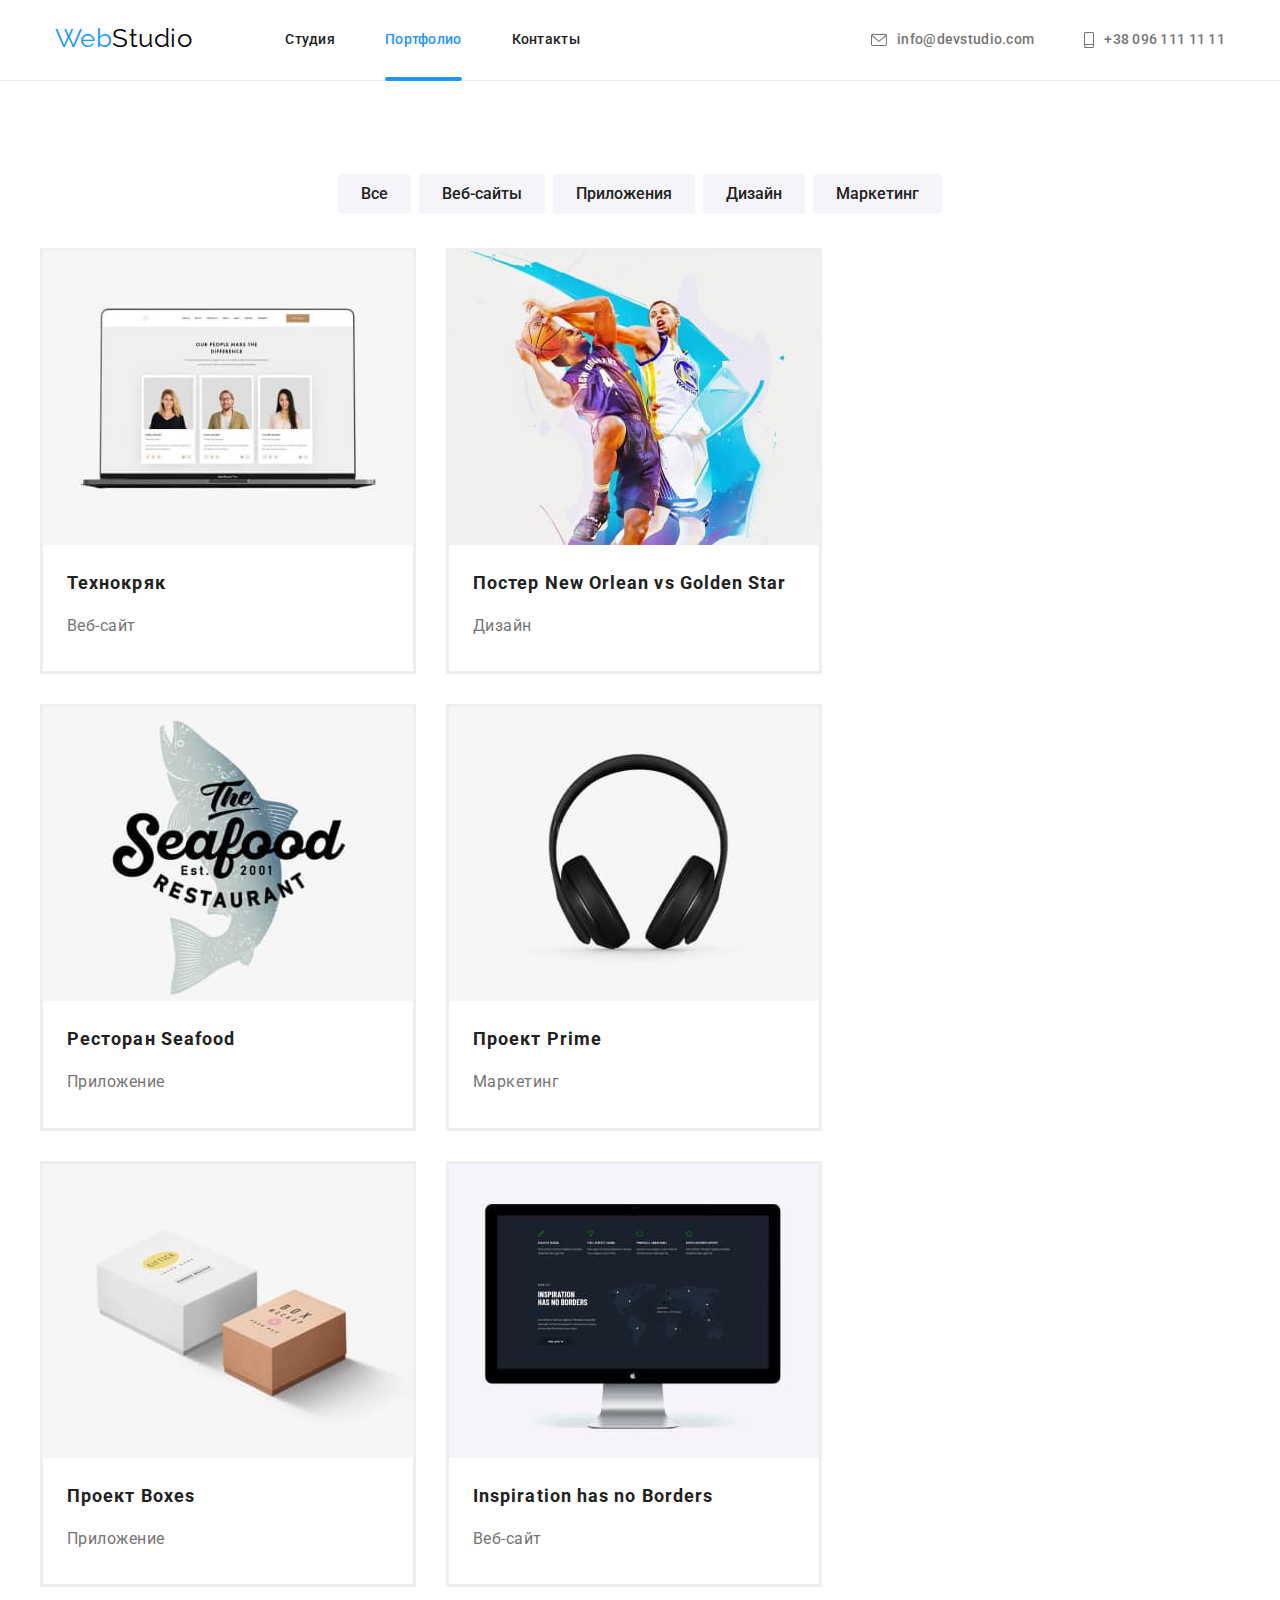
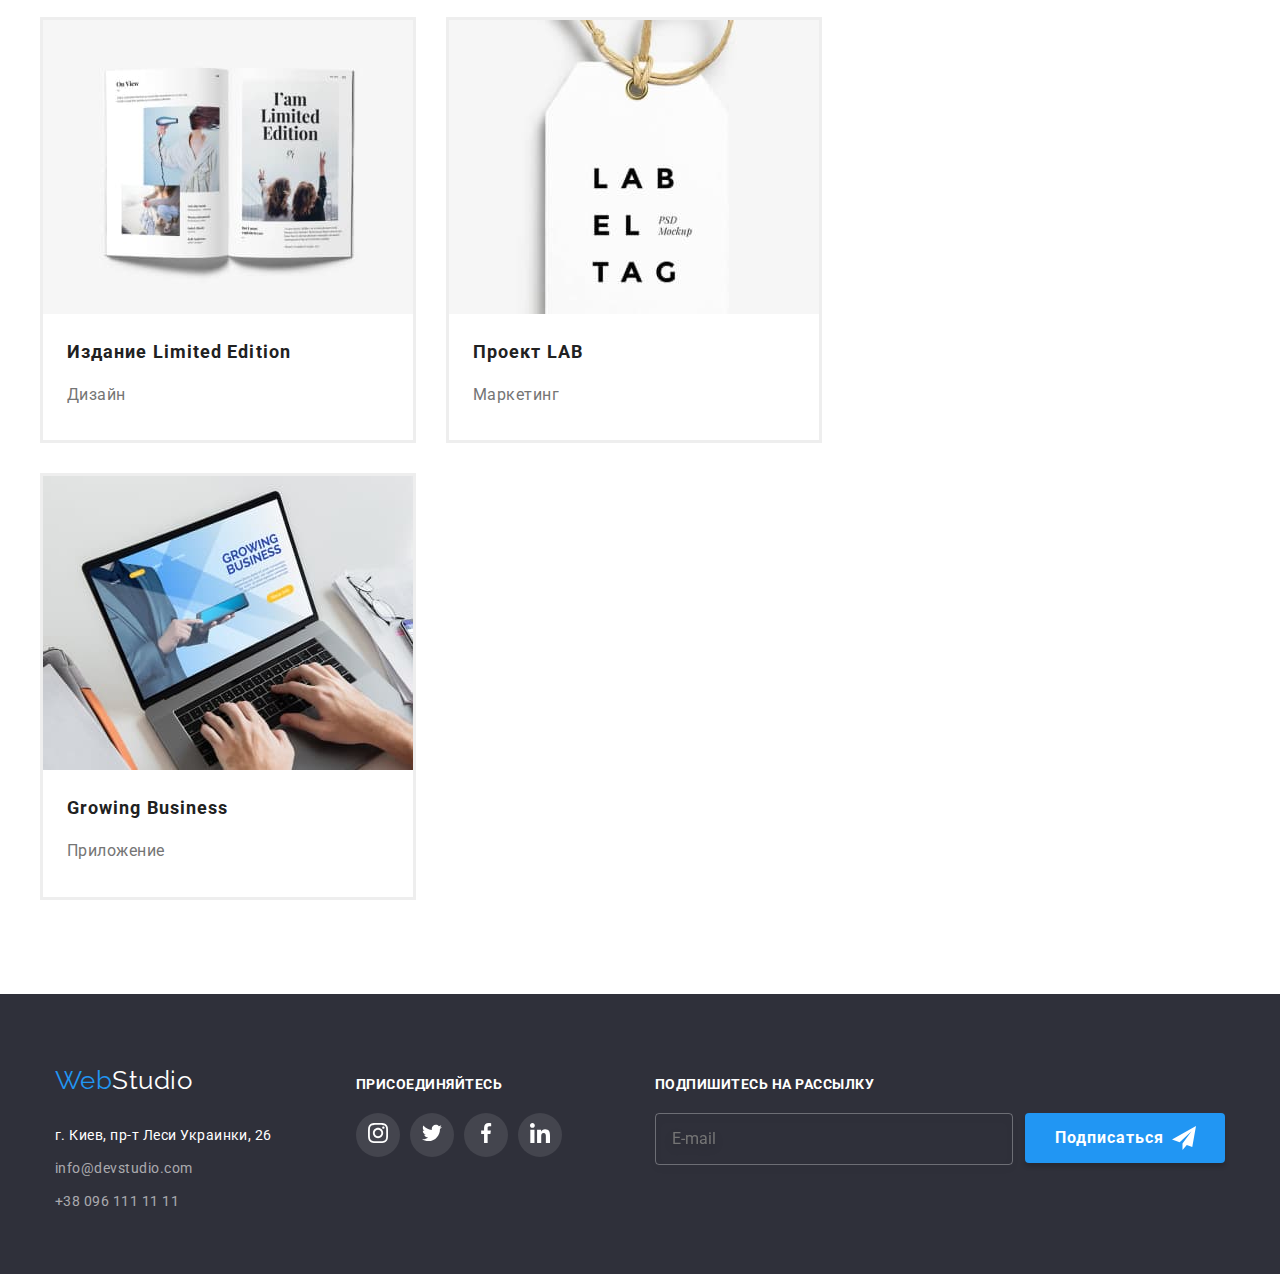
==== commit f1f06915: "BEM" ====
--- a/potrfolio.html
+++ b/potrfolio.html
@@ -12,57 +12,57 @@
 <body class="page">
 
     <!--шапка--> 
-    <header>
-        <!-- container -->
-        <div class="container main-nav">
-            <nav class="nav">
-            <a class="logo" href=""><span class="logo-web">Web</span>Studio</a>
-                
-                    <ul class="site-nav">
-                        <li class="item"> <a href="./index.html" class="link">Студия</a></li>
-                        <li class="item"> <a href="./potrfolio.html" class="link carent">Портфолио</a></li>
-                        <li class="item"> <a href="" class="link">Контакты</a></li>
-                    </ul>
-                 </nav>
-     
-                 <ul class="nav-adress">
-                   <li class="item">
-                    <a href="mailto:info@devstudio.com" class="link"
-                    aria-label="icon-envelope">
-                    <svg class="address-icon" width="16"
-                    height="12"> 
-                      <use href="./images/symbol-defs.svg#icon-envelope"></use>
-                    </svg>
-                    info@devstudio.com
-                    </a></li>
-                   <li class="item">
-                     <a href="tel:+380961111111" class="link" 
-                     aria-label="phone">
-                      <svg class="address-icon" width="10"
-                      height="16">
-                        <use href="./images/symbol-defs.svg#icon-smartphone"></use>
-                      </svg> 
-                      +38 096 111 11 11</a></li>
-               </ul>
-                 </div>
-  </header>  
+    <header class="header">
+      <!-- container -->
+     <div class="container header__container">
+   <nav class="nav">
+   <a class="logo logo--top" href=""><span class="logo__subtext">Web</span>Studio</a>
+       
+           <ul class="nav__site">
+               <li class="nav__item"> <a href="./index.html" class="nav__link">Студия</a></li>
+               <li class="nav__item"> <a href="./potrfolio.html" class="nav__link nav__link--carent">Портфолио</a></li>
+               <li class="nav__item"> <a href="" class="nav__link">Контакты</a></li>
+           </ul>
+        </nav>
+
+        <ul class="contacts">
+          <li class="contacts__item">
+           <a href="mailto:info@devstudio.com" class="contacts__link"
+           aria-label="icon-envelope">
+           <svg class="contacts__icon" width="16"
+           height="14"> 
+             <use href="./images/symbol-defs.svg#icon-envelope"></use>
+           </svg>
+           info@devstudio.com
+           </a></li>
+          <li class="contacts__item">
+            <a href="tel:+380961111111" class="contacts__link" 
+            aria-label="phone">
+             <svg class="contacts__icon" width="10"
+             height="16">
+               <use href="./images/symbol-defs.svg#icon-smartphone"></use>
+             </svg> 
+             +38 096 111 11 11</a></li>
+      </ul>
+        </div>
+</header> 
      <main>
          
-     <ul class="title-btn">
-         <li class="btn-btn">
-             <button class="btn">Все</button>
-         </li>
-         <li class="btn-btn">
-             <button class="btn">Веб-сайты</button>
-         </li>
-         <li class="btn-btn">
-             <button class="btn">Приложения</button>
-         </li>
-         <li class="btn-btn">
-             <button class="btn">Дизайн</button>
-         </li>
-         <li class="btn-btn">
-             <button class="btn">Маркетинг</button>
+     <ul class="btn">
+         <li class="btn__item">
+             <button class="btn__title">Все</button>
+         </li>
+         <li class="btn__item">
+             <button class="btn__title">Веб-сайты</button>
+         </li>
+         <li class="btn__item">
+             <button class="btn__title">Приложения</button>
+         </li>
+         <li class="btn__item">
+             <button class="btn__title">Дизайн</button>
+         </li>
+         <li class="btn__item">
+             <button class="btn__title">Маркетинг</button>
          </li>
      </ul>
         
@@ -73,130 +73,130 @@
      <div class="title-flex">
 
          <h1 class="visually-hidden">работы</h1>
-         <ul class="card-set">
-             <li class="grid">
-                 <article class="card">
-                     <div class="card-thumb">
-                 <img src="./images/studio-1.jpg" alt="Технокряк" width="370">
-                <div class="card-overlay">
-                  <p class="card-text">Технокряк это современная площадка распространения коронавируса. Компании используют эту платформу для цифрового шпионажа и атак на защищённые сервера конкурентов.</p>     
+         <ul class="card">
+             <li class="card__grid">
+                 <article class="card__set">
+                     <div class="card__thumb">
+                 <img calass="card__img" src="./images/studio-1.jpg" alt="Технокряк" width="370">
+                <div class="card__overlay">
+                  <p class="card__text">Технокряк это современная площадка распространения коронавируса. Компании используют эту платформу для цифрового шпионажа и атак на защищённые сервера конкурентов.</p>     
                 </div>
                 </div>
                  <div class="card-contents">
-                 <h2 class="title">Технокряк</h2>
-                 <p class="list">Веб-сайт</p>
-                    </div>
-                </article>
-             </li>
-             <li class="grid">
-                <article class="card">
-                    <div class="card-thumb">
-                 <img src="./images/studio-2.jpg" alt="Постер" width="370">
-                 <div class="card-overlay">
-                  <p class="card-text">Технокряк это современная площадка распространения коронавируса. Компании используют эту платформу для цифрового шпионажа и атак на защищённые сервера конкурентов.</p>     
-                </div>
-                </div>
-                <div class="card-contents">
-                 <h2 class="title">Постер New Orlean vs Golden Star</h2>
-                 <p class="list">Дизайн</p>
+                 <h2 class="card-contents__title">Технокряк</h2>
+                 <p class="card-contents__list">Веб-сайт</p>
+                    </div>
+                </article>
+             </li>
+             <li class="card__grid">
+                <article class="card__set">
+                    <div class="card__thumb">
+                 <img calass="card__img" src="./images/studio-2.jpg" alt="Постер" width="370">
+                 <div class="card__overlay">
+                  <p class="card__text">Технокряк это современная площадка распространения коронавируса. Компании используют эту платформу для цифрового шпионажа и атак на защищённые сервера конкурентов.</p>     
+                </div>
+                </div>
+                <div class="card-contents">
+                 <h2 class="card-contents__title">Постер New Orlean vs Golden Star</h2>
+                 <p class="card-contents__list">Дизайн</p>
                     </div>
                 </article>
                 </li>
-             <li class="grid">
-                <article class="card">
-                    <div class="card-thumb">
-                 <img src="./images/studio-3.jpg" alt="Названіе ресторана" width="370">
-                 <div class="card-overlay">
-                  <p class="card-text">Технокряк это современная площадка распространения коронавируса. Компании используют эту платформу для цифрового шпионажа и атак на защищённые сервера конкурентов.</p>     
-                </div>
-                </div>
-                <div class="card-contents">
-                 <h2 class="title">Ресторан Seafood</h2>
-                 <p class="list">Приложение</p>
+             <li class="card__grid">
+                <article class="card__set">
+                    <div class="card__thumb">
+                 <img calass="card__img" src="./images/studio-3.jpg" alt="Названіе ресторана" width="370">
+                 <div class="card__overlay">
+                  <p class="card__text">Технокряк это современная площадка распространения коронавируса. Компании используют эту платформу для цифрового шпионажа и атак на защищённые сервера конкурентов.</p>     
+                </div>
+                </div>
+                <div class="card-contents">
+                 <h2 class="card-contents__title">Ресторан Seafood</h2>
+                 <p class="card-contents__list">Приложение</p>
                     </div>
                 </article>
                 </li>
-             <li class="grid">
-                <article class="card">
-                    <div class="card-thumb">
-                 <img src="./images/studio-4.jpg" alt="Наушники" width="370">
-                 <div class="card-overlay">
-                  <p class="card-text">Технокряк это современная площадка распространения коронавируса. Компании используют эту платформу для цифрового шпионажа и атак на защищённые сервера конкурентов.</p>     
+             <li class="card__grid">
+                <article class="card__set">
+                    <div class="card__thumb">
+                 <img calass="card__img" src="./images/studio-4.jpg" alt="Наушники" width="370">
+                 <div class="card__overlay">
+                  <p class="card__text">Технокряк это современная площадка распространения коронавируса. Компании используют эту платформу для цифрового шпионажа и атак на защищённые сервера конкурентов.</p>     
                 </div>
               </div>
                 <div class="card-contents">
-                 <h2 class="title">Проект Prime</h2>
-                 <p class="list">Маркетинг</p>
-                    </div>
-                </article>
-             </li>
-             <li class="grid">
-                <article class="card">
-                    <div class="card-thumb">
-                 <img src="./images/studio-5.jpg" alt="Проект Boxes" width="370">
-                 <div class="card-overlay">
-                  <p class="card-text">Технокряк это современная площадка распространения коронавируса. Компании используют эту платформу для цифрового шпионажа и атак на защищённые сервера конкурентов.</p>     
-                </div>
-                </div>
-                <div class="card-contents">
-                 <h2 class="title">Проект Boxes</h2>
-                 <p class="list">Приложение</p>
-                    </div>
-                </article>
-             </li>
-             <li class="grid">
-                <article class="card">
-                    <div class="card-thumb">
-                 <img src="./images/studio-6.jpg" alt="Inspiration has no Borders" width="370">
-                 <div class="card-overlay">
-                  <p class="card-text">Технокряк это современная площадка распространения коронавируса. Компании используют эту платформу для цифрового шпионажа и атак на защищённые сервера конкурентов.</p>     
+                 <h2 class="card-contents__title">Проект Prime</h2>
+                 <p class="card-contents__list">Маркетинг</p>
+                    </div>
+                </article>
+             </li>
+             <li class="card__grid">
+                <article class="card__set">
+                    <div class="card__thumb">
+                 <img calass="card__img" src="./images/studio-5.jpg" alt="Проект Boxes" width="370">
+                 <div class="card__overlay">
+                  <p class="card__text">Технокряк это современная площадка распространения коронавируса. Компании используют эту платформу для цифрового шпионажа и атак на защищённые сервера конкурентов.</p>     
+                </div>
+                </div>
+                <div class="card-contents">
+                 <h2 class="card-contents__title">Проект Boxes</h2>
+                 <p class="card-contents__list">Приложение</p>
+                    </div>
+                </article>
+             </li>
+             <li class="card__grid">
+                <article class="card__set">
+                    <div class="card__thumb">
+                 <img calass="card__img" src="./images/studio-6.jpg" alt="Inspiration has no Borders" width="370">
+                 <div class="card__overlay">
+                  <p class="card__text">Технокряк это современная площадка распространения коронавируса. Компании используют эту платформу для цифрового шпионажа и атак на защищённые сервера конкурентов.</p>     
                 </div>
               </div>
                 <div class="card-contents">
-                 <h2 class="title">Inspiration has no Borders</h2>
-                 <p class="list">Веб-сайт</p>
-                    </div>
-                </article>
-             </li>
-             <li class="grid">
-                <article class="card">
-                    <div class="card-thumb">
-                 <img src="./images/studio-7.jpg" alt="Издание Limited Edition" width="370">
-                 <div class="card-overlay">
-                  <p class="card-text">Технокряк это современная площадка распространения коронавируса. Компании используют эту платформу для цифрового шпионажа и атак на защищённые сервера конкурентов.</p>     
+                 <h2 class="card-contents__title">Inspiration has no Borders</h2>
+                 <p class="card-contents__list">Веб-сайт</p>
+                    </div>
+                </article>
+             </li>
+             <li class="card__grid">
+                <article class="card__set">
+                    <div class="card__thumb">
+                 <img calass="card__img" src="./images/studio-7.jpg" alt="Издание Limited Edition" width="370">
+                 <div class="card__overlay">
+                  <p class="card__text">Технокряк это современная площадка распространения коронавируса. Компании используют эту платформу для цифрового шпионажа и атак на защищённые сервера конкурентов.</p>     
                 </div>
               </div>
                 <div class="card-contents">
-                 <h2 class="title">Издание Limited Edition</h2>
-                 <p class="list">Дизайн</p>
-                    </div>
-                </article>
-             </li>
-             <li class="grid">
-                <article class="card">
-                    <div class="card-thumb">
-                 <img src="./images/studio-8.jpg" alt="Проект LAB" width="370">
-                 <div class="card-overlay">
-                  <p class="card-text">Технокряк это современная площадка распространения коронавируса. Компании используют эту платформу для цифрового шпионажа и атак на защищённые сервера конкурентов.</p>     
-                </div>
-                </div>
-                <div class="card-contents">
-                 <h2 class="title">Проект LAB</h2>
-                <p class="list">Маркетинг</p>
+                 <h2 class="card-contents__title">Издание Limited Edition</h2>
+                 <p class="card-contents__list">Дизайн</p>
+                    </div>
+                </article>
+             </li>
+             <li class="card__grid">
+                <article class="card__set">
+                    <div class="card__thumb">
+                 <img calass="card__img" src="./images/studio-8.jpg" alt="Проект LAB" width="370">
+                 <div class="card__overlay">
+                  <p class="card__text">Технокряк это современная площадка распространения коронавируса. Компании используют эту платформу для цифрового шпионажа и атак на защищённые сервера конкурентов.</p>     
+                </div>
+                </div>
+                <div class="card-contents">
+                 <h2 class="card-contents__title">Проект LAB</h2>
+                <p class="card-contents__list">Маркетинг</p>
                     </div>
             </article>
              </li>
-             <li class="grid">
-                <article class="card">
-                    <div class="card-thumb">
-                 <img src="./images/studio-9.jpg" alt="Growing Business" width="370">
-                 <div class="card-overlay">
-                  <p class="card-text">Технокряк это современная площадка распространения коронавируса. Компании используют эту платформу для цифрового шпионажа и атак на защищённые сервера конкурентов.</p>     
-                </div>
-                </div>
-                <div class="card-contents">
-                 <h2 class="title">Growing Business</h2>
-                 <p class="list">Приложение</p>
+             <li class="card__grid">
+                <article class="card__set">
+                    <div class="card__thumb">
+                 <img calass="card__img" src="./images/studio-9.jpg" alt="Growing Business" width="370">
+                 <div class="card__overlay">
+                  <p class="card__text">Технокряк это современная площадка распространения коронавируса. Компании используют эту платформу для цифрового шпионажа и атак на защищённые сервера конкурентов.</p>     
+                </div>
+                </div>
+                <div class="card-contents">
+                 <h2 class="card-contents__title">Growing Business</h2>
+                 <p class="card-contents__list">Приложение</p>
                     </div>
                 </article>
              </li>
@@ -208,78 +208,79 @@
 <!-- footer -->
 <footer class="footer">
 
-    <!-- container -->
-
-    <div class="container foot-div">
-    <div>
-  <a class="logo" href=""><span class="logo-web">Web</span>Studio</a>
-  <address class="adres">
-
-     <ul class="contact">
-      <li class="links"><a href="" class="item-s">г. Киев, пр-т Леси Украинки, 26</a></li>
-      <li class="links"><a href="mailto:info@devstudio.com" class="item">info@devstudio.com</a></li>
-      <li class="links"><a href="tel:+380961111111" class="item">+38 096 111 11 11</a></li>
-  </ul>
+  <!-- container -->
+
+  <div class="container footer__container">
+  <div>
+<a class="logo logo--bottom" href=""><span class="logo__subtext">Web</span>Studio</a>
+<address class="footer__address">
+    <ul class="address">
+    <li class="address__item"><a href="" class="address__links">г. Киев, пр-т Леси Украинки, 26</a></li>
+    <li class="address__item"><a href="mailto:info@devstudio.com" class="address__link">info@devstudio.com</a></li>
+    <li class="address__item"><a href="tel:+380961111111" class="address__link">+38 096 111 11 11</a></li>
+</ul>
 </address>
-    </div>
-  <!-- container -->
-  <div class="footer-icons">
+  </div>
+<!-- container -->
+<div class="footer-social">
 <section >
-<h2 class="footer-title">присоединяйтесь</h2>
-<ul class="social-icons">
-  <li class="icon-s footer-li">
-      <a href="">
-        <svg class="leter-f" width="20"  height="20">
-          <use  href="./images/symbol-defs.svg#icon-instagram">
-
-          </use>
-        </svg>
-      </a>
-  </li>
-  <li class="icon-s footer-li">
-      <a href="">
-        <svg class="leter-f" width="20"  height="20">
-          <use  href="./images/symbol-defs.svg#icon-twitter">
-
-          </use>
-        </svg>
-      </a>
-  </li>
-  <li class="icon-s footer-li">
-      <a href=""> 
-        <svg class="leter-f" width="20"  height="20">
-        <use  href="./images/symbol-defs.svg#icon-facebook">
-
+<h2 class="footer-social__title">присоединяйтесь</h2>
+<ul class="social__icons">
+<li class="social__item social--dark">
+    <a class="social__link" href="">
+      <svg class="social--lighter" width="20"  height="20">
+        <use  href="./images/symbol-defs.svg#icon-instagram">
         </use>
       </svg>
     </a>
-  </li>
-  <li class="icon-s footer-li">
-      <a href="">
-        <svg class="leter-f" width="20"  height="20">
-          <use  href="./images/symbol-defs.svg#icon-linkedin">
-          </use>
-        </svg>
-      </a>
-  </li>
+</li>
+<li class="social__item social--dark">
+    <a class="social__link" href="">
+      <svg class="social--lighter" width="20"  height="20">
+        <use  href="./images/symbol-defs.svg#icon-twitter">
+
+        </use>
+      </svg>
+    </a>
+</li>
+<li class="social__item social--dark">
+    <a class="social__link" href=""> 
+      <svg class="social--lighter" width="20"  height="20">
+      <use  href="./images/symbol-defs.svg#icon-facebook">
+
+      </use>
+    </svg>
+  </a>
+</li>
+<li class="social__item social--dark">
+    <a class="social__link" href="">
+      <svg class="social--lighter" width="20"  height="20">
+        <use  href="./images/symbol-defs.svg#icon-linkedin"></use>
+      </svg>
+    </a>
+</li>
 </ul>
 </section>
 </div>
+
+
 <section>
-  <h2 class="footer-title">Подпишитесь на рассылку</h2>
-  <div class="footer-form">
-    <form name="sign-form" autocomplete="on" novalidate>
-      <label>
-        <input class="email-footer" type="email" name="email" placeholder="E-mail" />
-       </label>
-     </form>
-     <button class="button-footer" type="submit">Подписаться
-       <svg class="leter-btn" width="24"  height="24">
-         <use  href="./images/symbol-defs.svg#icon-send"></use>
-       </svg>
-     </button>
-   </div>
-   </section>
+<h2 class="footer-social__title">Подпишитесь на рассылку</h2>
+<div>
+  <form class="footer-form" name="subscribe-form" autocomplete="on" novalidate>
+    <label class="footer-form__lable">
+      <input class="footer-form__email" type="email" name="email" placeholder="E-mail" />
+    </label>
+    
+      <button class="footer-form__button" type="submit">Подписаться
+        <svg class="footer-form__btn" width="24"  height="24">
+          <use  href="./images/symbol-defs.svg#icon-send"></use>
+        </svg>
+      </button>
+    
+  </form>
+</div>
+</section>
 </div>
 </footer>
 </body>
--- a/css/main.min.css
+++ b/css/main.min.css
@@ -1,2 +1,2 @@
-/*! modern-normalize v1.0.0 | MIT License | https://github.com/sindresorhus/modern-normalize */*,::after,::before{-webkit-box-sizing:border-box;box-sizing:border-box}:root{-moz-tab-size:4;-o-tab-size:4;tab-size:4}html{line-height:1.15;-webkit-text-size-adjust:100%}body{margin:0}body{font-family:system-ui,-apple-system,'Segoe UI',Roboto,Helvetica,Arial,sans-serif,'Apple Color Emoji','Segoe UI Emoji'}hr{height:0;color:inherit}abbr[title]{-webkit-text-decoration:underline dotted;text-decoration:underline dotted}b,strong{font-weight:bolder}code,kbd,pre,samp{font-family:ui-monospace,SFMono-Regular,Consolas,'Liberation Mono',Menlo,monospace;font-size:1em}small{font-size:80%}sub,sup{font-size:75%;line-height:0;position:relative;vertical-align:baseline}sub{bottom:-.25em}sup{top:-.5em}table{text-indent:0;border-color:inherit}button,input,optgroup,select,textarea{font-family:inherit;font-size:100%;line-height:1.15;margin:0}button,select{text-transform:none}[type=button],[type=reset],[type=submit],button{-webkit-appearance:button}::-moz-focus-inner{border-style:none;padding:0}:-moz-focusring{outline:1px dotted ButtonText}:-moz-ui-invalid{box-shadow:none}legend{padding:0}progress{vertical-align:baseline}::-webkit-inner-spin-button,::-webkit-outer-spin-button{height:auto}[type=search]{-webkit-appearance:textfield;outline-offset:-2px}::-webkit-search-decoration{-webkit-appearance:none}::-webkit-file-upload-button{-webkit-appearance:button;font:inherit}summary{display:list-item}body{color:#757575;font-family:Roboto, sans-serif;letter-spacing:0.03em}ul{list-style:none}a{text-decoration:none}.visually-hidden{position:absolute;width:1px;height:1px;margin:-1px;border:0;padding:0;white-space:nowrap;-webkit-clip-path:inset(100%);clip-path:inset(100%);clip:rect(0 0 0 0);overflow:hidden}.card-set .list{margin-top:4;margin-bottom:0}img{display:block;max-width:100%;height:auto}.container{margin-left:auto;margin-right:auto;width:1200px;padding-right:15px;padding-left:15px}.logo{font-family:Raleway, sans-serif;font-size:26px;line-height:1.11;color:#000}.logo--top{padding-top:24px;padding-bottom:25px}.logo__subtext{color:#2196F3}.logo--bottom{color:#fff}.header{border-bottom:1px solid #ececec}.header__container{display:-webkit-box;display:-ms-flexbox;display:flex;-webkit-box-pack:justify;-ms-flex-pack:justify;justify-content:space-between;-webkit-box-align:center;-ms-flex-align:center;align-items:center}.header__nav{display:-webkit-box;display:-ms-flexbox;display:flex}.nav__site{-webkit-box-pack:justify;-ms-flex-pack:justify;justify-content:space-between;-webkit-box-align:center;-ms-flex-align:center;align-items:center;display:-webkit-box;display:-ms-flexbox;display:flex;margin-left:93px;margin-top:0;margin-bottom:0;padding-left:0}.nav__site .nav__item+.nav__item{margin-left:50px}.nav__link{position:relative;display:block;padding-top:32px;padding-bottom:32px;color:#212121;font-weight:500;font-size:14px;line-height:1.14;letter-spacing:0.02em;-webkit-transition:color 250ms cubic-bezier(0.4, 0, 0.2, 1);transition:color 250ms cubic-bezier(0.4, 0, 0.2, 1)}.nav__link:hover,.nav__link:focus{color:#2196F3}.nav__link::after{content:'';position:absolute;bottom:-1px;left:0;width:100%;height:4px;background-color:#2196F3;border-radius:2px;opacity:0;-webkit-transition:opacity 250ms cubic-bezier(0.4, 0, 0.2, 1);transition:opacity 250ms cubic-bezier(0.4, 0, 0.2, 1)}.nav__link:hover::after,.nav__link:focus::after{opacity:1}.nav__site__carent{color:#2196F3}.nav__site .carent::after{opacity:1}.contacts .contacts__item+.contacts__item{margin-left:50px}.contacts{margin-left:auto;display:-webkit-box;display:-ms-flexbox;display:flex;padding-left:0;margin-top:0;margin-bottom:0;font-weight:500;font-size:14px;line-height:1.14;letter-spacing:0.02em;cursor:pointer;color:#757575}.contacts__link{position:relative;display:-webkit-box;display:-ms-flexbox;display:flex;-webkit-box-align:center;-ms-flex-align:center;align-items:center;padding-top:22px;padding-bottom:22px;font-weight:500;font-size:14px;line-height:1.14;letter-spacing:0.02em;color:var(--primary-text-color);-webkit-transition:color 250ms cubic-bezier(0.4, 0, 0.2, 1);transition:color 250ms cubic-bezier(0.4, 0, 0.2, 1)}.contacts__link:hover,.contacts__link:focus{color:#2196F3}.contacts__link:hover::after,.contacts__link:focus::after{opacity:1}.contacts__icon{-webkit-box-align:center;-ms-flex-align:center;align-items:center;fill:currentColor;margin-right:10px;-webkit-transition:color 250ms cubic-bezier(0.4, 0, 0.2, 1);transition:color 250ms cubic-bezier(0.4, 0, 0.2, 1)}.contacts__icon:hover,.contacts__icon:focus{fill:#2196F3}.hero{max-width:1600px;margin-right:auto;margin-left:auto;padding-top:199px;padding-bottom:201px;margin-top:0px;margin-bottom:0px;height:600px;text-align:center;background-image:-webkit-gradient(linear, left top, right top, from(rgba(47,48,58,0.4)), to(rgba(47,48,58,0.4))),url(../images/hero.jpg);background-image:linear-gradient(to right, rgba(47,48,58,0.4), rgba(47,48,58,0.4)),url(../images/hero.jpg);background-size:cover;background-position:center;text-align:center}.hero .hero-title{margin-bottom:40px;margin-right:auto;margin-left:auto;color:#fff;font-weight:900;font-size:44px;line-height:1.36;width:696px;letter-spacing:0.06em}.section{padding-top:94px;padding-bottom:94px}.feature-list,.about-us__list{display:-webkit-box;display:-ms-flexbox;display:flex;-ms-flex-wrap:wrap;flex-wrap:wrap;margin-top:0;margin-bottom:0;padding-left:0;list-style:none}.feature-list__title{margin-top:30px;margin-bottom:10px;font-size:14px;line-height:1.4}.feature-list__items::before{display:block;content:'';width:270px;height:120px;margin-bottom:30px;background-repeat:no-repeat;background-position:center;background-color:#F5F4FA}.feature-list__items:nth-child(1)::before{background-image:url("../images/antenna.svg")}.feature-list__items:nth-child(2)::before{background-image:url("../images/clock.svg")}.feature-list__items:nth-child(3)::before{background-image:url("../images/diagram.svg")}.feature-list__items:nth-child(4)::before{background-image:url("../images/astronaut.svg")}.feature-list__items{width:270px}.feature-list__items+.feature-list__items{margin-left:30px}.about-us__pic{position:relative;width:370px}.about-us__list .about-us__pic+.about-us__pic{margin-left:30px}.about-us{padding-bottom:94px}.section__title,.feature-list__title,.section .item{color:#212121}.section__title{margin-top:0;margin-bottom:50px;font-size:36px;line-height:1.17;text-align:center}.section__title--client{padding-top:94px}.feature-list__text{margin-top:0;margin-bottom:0;font-weight:400;font-size:14px;line-height:1.71}.team__name{margin-top:0;margin-bottom:10px;font-weight:500;font-size:16px;line-height:1.9}.team__profession{padding-top:0;padding-bottom:0;margin-bottom:16px;margin-top:0;font-size:16px;line-height:1.9}.about-us__subtitle{position:absolute;width:370px;height:70px;padding:27px 0;bottom:0;margin-top:0;margin-bottom:0;font-weight:700;font-size:14px;line-height:1.17;text-transform:uppercase;text-align:center;color:#fff;background-color:rgba(47,48,58,0.8)}.section__team{padding-top:94px;padding-bottom:94px;background-color:#F5F4FA}.team__list .team__persons{-ms-flex-preferred-size:calc(100% / 4 - 30px);flex-basis:calc(100% / 4 - 30px);margin-left:30px}.team__list{margin-left:calc(-1 * $card-grid);display:-webkit-box;display:-ms-flexbox;display:flex;-ms-flex-wrap:wrap;flex-wrap:wrap;padding-left:0;margin-top:0;margin-bottom:0;text-align:center}.team__info{padding-top:30px;padding-bottom:30px;background-color:#fff;-webkit-box-shadow:0px 1px 3px rgba(0,0,0,0.12),0px 1px 1px rgba(0,0,0,0.14),0px 2px 1px rgba(0,0,0,0.2);box-shadow:0px 1px 3px rgba(0,0,0,0.12),0px 1px 1px rgba(0,0,0,0.14),0px 2px 1px rgba(0,0,0,0.2);border-radius:0px 0px 4px 4px;cursor:pointer}.social__icons{display:-webkit-box;display:-ms-flexbox;display:flex;-webkit-box-pack:center;-ms-flex-pack:center;justify-content:center;padding-left:0;color:var(--primary-text-color)}.social__icons .social__item{display:-webkit-box;display:-ms-flexbox;display:flex;-webkit-box-pack:center;-ms-flex-pack:center;justify-content:center;-webkit-box-align:center;-ms-flex-align:center;align-items:center;width:44px;height:44px;border-radius:50%;-webkit-transition:background-color 250ms cubic-bezier(0.4, 0, 0.2, 1);transition:background-color 250ms cubic-bezier(0.4, 0, 0.2, 1)}.social__icons .social__item+.social__item{margin-left:10px}.social__element{fill:#afb1b8;-webkit-transition:color 250ms cubic-bezier(0.4, 0, 0.2, 1);transition:color 250ms cubic-bezier(0.4, 0, 0.2, 1)}.social__item:hover .social__element{fill:#fff}.social__icons .social__item:hover,.social__icons .social__item:focus{background-color:#2196F3}.icon-s.footer-li{background-color:rgba(255,255,255,0.1);fill:#fff}.leter-f{fill:#fff}.section__client{padding-bottom:97px}.client__title{padding:0;margin:50px auto 0;display:-webkit-box;display:-ms-flexbox;display:flex;-webkit-box-pack:justify;-ms-flex-pack:justify;justify-content:space-between;color:#afb1b8}.client__link{color:#afb1b8}.client__wraper{width:170px;height:90px;border:1px solid currentColor;border-radius:4px;display:-webkit-box;display:-ms-flexbox;display:flex;-webkit-box-pack:center;-ms-flex-pack:center;justify-content:center;-webkit-box-align:center;-ms-flex-align:center;align-items:center;-webkit-transition:color 250ms cubic-bezier(0.4, 0, 0.2, 1);transition:color 250ms cubic-bezier(0.4, 0, 0.2, 1)}.client__icon{fill:currentColor}.client__wraper:hover,.client__wraper:focus{color:#2196F3}.footer{display:-webkit-box;display:-ms-flexbox;display:flex;-webkit-box-pack:center;-ms-flex-pack:center;justify-content:center;background:#2F303A}.footer-ul{margin:20px 0 0}.footer .logo,.footer .item-s{color:#fff}.adres .item{color:rgba(255,255,255,0.6);-webkit-transition:color 250ms cubic-bezier(0.4, 0, 0.2, 1);transition:color 250ms cubic-bezier(0.4, 0, 0.2, 1)}.adres .item:hover,.adres .item:focus{color:#fff}.footer .contact{display:block;-ms-flex-wrap:wrap;flex-wrap:wrap;padding-left:0;margin-top:20px;width:231px;font-weight:normal;font-size:14px;line-height:1.71}.contact .links{display:inline-block;-ms-flex-wrap:wrap;flex-wrap:wrap;margin-top:9px}.footer .container{padding-top:60px;padding-bottom:60px}.footer-title{display:block;font-style:normal;font-weight:700;margin-bottom:20px;padding-left:0;font-size:14px;line-height:1.14;color:#fff;text-transform:uppercase}.footer-icons{display:-webkit-box;display:-ms-flexbox;display:flex;-webkit-box-pack:center;-ms-flex-pack:center;justify-content:center;-webkit-box-align:center;-ms-flex-align:center;align-items:center;padding-top:0;padding-bottom:0;width:206px;margin:12px 93px 40px 70px}.foot-div{display:-webkit-box;display:-ms-flexbox;display:flex;-webkit-box-align:baseline;-ms-flex-align:baseline;align-items:baseline}.footer-form{display:-webkit-box;display:-ms-flexbox;display:flex}.form-title{font-style:normal;font-weight:700;margin-bottom:20px;padding-left:0;font-size:14px;line-height:1.14;color:#fff;text-transform:uppercase}.sign-form{display:-webkit-box;display:-ms-flexbox;display:flex}.email-footer{width:358px;outline:none;margin:0;padding-top:15px;padding-bottom:15px;padding-left:16px;line-height:20px;font-family:inherit;border:1px solid rgba(255,255,255,0.3);-webkit-box-sizing:border-box;box-sizing:border-box;-webkit-filter:drop-shadow(0px 4px 4px rgba(0,0,0,0.15));filter:drop-shadow(0px 4px 4px rgba(0,0,0,0.15));border-radius:4px;background-color:transparent;color:#fff;-webkit-transition:border-color 250ms cubic-bezier(0.4, 0, 0.2, 1);transition:border-color 250ms cubic-bezier(0.4, 0, 0.2, 1)}.email-footer:focus,.email-footer:hover{border-color:#188ce8}.leter-btn{position:absolute;top:50%;-webkit-transform:translateY(-50%);transform:translateY(-50%);right:28px;fill:#fff}.button{border-radius:4px;padding:10px 32px;border:1px solid transparent;color:#fff;background-color:#2196F3;font-family:inherit;font-weight:700;font-size:16px;line-height:1.87;letter-spacing:0.06em;-webkit-box-align:center;-ms-flex-align:center;align-items:center;cursor:pointer}.button-footer{display:-webkit-box;display:-ms-flexbox;display:flex;width:200px;height:50px;position:relative;padding-top:10px;padding-right:62px;padding-bottom:10px;padding-left:29px;font-family:inherit;margin-left:12px;font-weight:700;font-size:16px;line-height:1.87;letter-spacing:0.06em;border-radius:4px;-webkit-box-align:center;-ms-flex-align:center;align-items:center;border:1px solid transparent;color:#fff;background-color:#2196F3;-webkit-box-shadow:0px 4px 4px rgba(0,0,0,0.15);box-shadow:0px 4px 4px rgba(0,0,0,0.15);cursor:pointer;-webkit-transition:background-color 250ms cubic-bezier(0.4, 0, 0.2, 1);transition:background-color 250ms cubic-bezier(0.4, 0, 0.2, 1)}.button-footer:focus,.button-footer:hover{background-color:#188ce8}.title-btn{-webkit-box-pack:center;-ms-flex-pack:center;justify-content:center;padding-top:93px;padding-bottom:34px;display:-webkit-box;display:-ms-flexbox;display:flex;padding-left:0;margin-top:0;margin-bottom:0}.title-btn .btn-btn+.btn-btn{margin-left:8px}.btn{display:inline-block;border-radius:4px;padding:6px 22px;border:1px solid transparent;color:#212121;background:#F5F4FA;font-family:inherit;font-weight:500;font-size:16px;line-height:1.62;text-align:center;-webkit-transition:background-color 250ms cubic-bezier(0.4, 0, 0.2, 1),color 250ms 250ms cubic-bezier(0.4, 0, 0.2, 1);transition:background-color 250ms cubic-bezier(0.4, 0, 0.2, 1),color 250ms 250ms cubic-bezier(0.4, 0, 0.2, 1)}.btn:hover,.btn:focus{color:#fff;background-color:#2196F3}.title-flex{margin-right:auto;margin-left:auto;padding-right:15px;padding-bottom:94px;padding-left:15px;width:1200px}.card-contents .title{margin-top:0;margin-bottom:4px;width:322px;color:#212121;font-weight:700;font-size:18px;line-height:2;letter-spacing:0.06em}.card-set{display:-webkit-box;display:-ms-flexbox;display:flex;-ms-flex-wrap:wrap;flex-wrap:wrap;padding-left:0;margin-top:calc(-1 * $card-grid);margin-bottom:0;margin-left:calc(-1 * $card-grid)}.card-set .grid{-ms-flex-preferred-size:calc(100% / 3 - $card-grid);flex-basis:calc(100% / 3 - $card-grid);margin-top:30px;margin-left:30px;-webkit-box-shadow:0px 1px 3px rgba(0,0,0,0.12),0px 1px 1px rgba(0,0,0,0.14),0px 2px 1px rgba(0,0,0,0.2);box-shadow:0px 1px 3px rgba(0,0,0,0.12),0px 1px 1px rgba(0,0,0,0.14),0px 2px 1px rgba(0,0,0,0.2);border-radius:0px 0px 4px 4px}.card-contents{padding:20px 24px}.caption .title{margin-top:20px;color:#212121;font-size:18px;line-height:2;letter-spacing:0.06em}.caption .list{margin-top:0;margin-bottom:20px;font-weight:400;font-size:16px;line-height:1.87}.card-thumb{position:relative;overflow:hidden}.card-overlay{position:absolute;top:0;left:0;width:100%;height:100%;padding:63px 24px;background-color:rgba(33,150,243,0.9);-webkit-transform:translateY(100%);transform:translateY(100%);-webkit-transition:-webkit-transform 250ms cubic-bezier(0.4, 0, 0.2, 1);transition:-webkit-transform 250ms cubic-bezier(0.4, 0, 0.2, 1);transition:transform 250ms cubic-bezier(0.4, 0, 0.2, 1);transition:transform 250ms cubic-bezier(0.4, 0, 0.2, 1), -webkit-transform 250ms cubic-bezier(0.4, 0, 0.2, 1)}.card:hover .card-overlay{-webkit-transform:translateX(0);transform:translateX(0)}.card-text{position:absolute;width:322px;height:168px;display:-webkit-box;display:-ms-flexbox;display:flex;top:50%;left:50%;-webkit-transform:translate(-50%, -50%);transform:translate(-50%, -50%);font-weight:400;font-size:18px;line-height:1.56;color:#fff;opacity:0;-webkit-transition:opacity 250ms cubic-bezier(0.4, 0, 0.2, 1);transition:opacity 250ms cubic-bezier(0.4, 0, 0.2, 1)}.card:hover .card-text,.card:focus .card-text{opacity:1}.backdrop-sign{position:fixed;top:0;left:0;width:100%;height:100%;background-color:rgba(0,0,0,0.2);opacity:1;-webkit-transition:opacity 250ms cubic-bezier(0.4, 0, 0.2, 1);transition:opacity 250ms cubic-bezier(0.4, 0, 0.2, 1)}.backdrop-sign.is-hidden{opacity:0;pointer-events:none;visibility:visible}.backdrop-sign.is-hidden .modal-sign{-webkit-transform:translate(-50%, -50%) scale(1.3);transform:translate(-50%, -50%) scale(1.3)}.modal-sign{position:absolute;top:50%;left:50%;padding:40px;-webkit-transform:translate(-50%, -50%) scale(1);transform:translate(-50%, -50%) scale(1);min-width:528px;max-height:100vh;background-color:#fff;-webkit-box-shadow:0px 1px 3px rgba(0,0,0,0.12),0px 1px 1px rgba(0,0,0,0.14),0px 2px 1px rgba(0,0,0,0.2);box-shadow:0px 1px 3px rgba(0,0,0,0.12),0px 1px 1px rgba(0,0,0,0.14),0px 2px 1px rgba(0,0,0,0.2);border-radius:4px}.modal-colose{position:absolute;top:8px;right:8px;padding:5px;display:-webkit-box;display:-ms-flexbox;display:flex;border:1px solid rgba(0,0,0,0.1);border-radius:50%;cursor:pointer;background-color:inherit}.modal-colose:focus,.modal-colose:hover{fill:#2196F3}.modal-title{margin-top:0;margin-bottom:12px;font-weight:700;font-size:20px;line-height:1.15;text-align:center;color:#212121}.signup-form .group{display:-webkit-box;display:-ms-flexbox;display:flex;-webkit-box-orient:vertical;-webkit-box-direction:normal;-ms-flex-direction:column;flex-direction:column;margin-bottom:10px}.signup-form .form-lable{display:-webkit-box;display:-ms-flexbox;display:flex;-webkit-box-orient:vertical;-webkit-box-direction:normal;-ms-flex-direction:column;flex-direction:column;margin-bottom:4px;font-family:inherit;font-size:12px;line-height:1.16;letter-spacing:0.01em;cursor:pointer}.signup-form .form-input{width:100%;font-family:inherit;margin:0;padding:11px 11px 11px 42px;width:448px;cursor:pointer;outline:none;border:1px solid rgba(33,33,33,0.2);-webkit-box-sizing:border-box;box-sizing:border-box;border-radius:4px;-webkit-transition:background-color 250ms cubic-bezier(0.4, 0, 0.2, 1);transition:background-color 250ms cubic-bezier(0.4, 0, 0.2, 1)}.signup-form .form-input:focus,.signup-form .form-input:hover{border-color:#2196F3}.signup-form .input-wrapper{position:relative}.signup-form .icon{position:absolute;top:50%;-webkit-transform:translateY(-50%);transform:translateY(-50%);left:12px;cursor:pointer;-webkit-transition:fill 250ms cubic-bezier(0.4, 0, 0.2, 1);transition:fill 250ms cubic-bezier(0.4, 0, 0.2, 1)}.signup-form .form-input:focus+.icon,.signup-form .form-input:hover+.icon{fill:#2196F3}.textarea-wrapper .form-input.comment{padding:12px 16px;margin-bottom:20px}.textarea-wrapper .comment:hover::-webkit-input-placeholder,.textarea-wrapper .comment:focus::-webkit-input-placeholder{color:#2196F3}.textarea-wrapper .comment:hover:-ms-input-placeholder,.textarea-wrapper .comment:focus:-ms-input-placeholder{color:#2196F3}.textarea-wrapper .comment:hover::-ms-input-placeholder,.textarea-wrapper .comment:focus::-ms-input-placeholder{color:#2196F3}.textarea-wrapper .comment:hover::placeholder,.textarea-wrapper .comment:focus::placeholder{color:#2196F3}.checkbox-wrapper{margin:0 11px 30px 12px}.checkbox-wrapper .checkbox-lable{display:-webkit-box;display:-ms-flexbox;display:flex;-webkit-box-align:center;-ms-flex-align:center;align-items:center;font-family:inherit;font-size:14px;line-height:1.71;cursor:pointer}.checkbox-lable .link{color:#2196F3;-webkit-text-decoration-line:underline;text-decoration-line:underline;-webkit-transition:color 250ms cubic-bezier(0.4, 0, 0.2, 1);transition:color 250ms cubic-bezier(0.4, 0, 0.2, 1)}.checkbox-lable:focus .link,.checkbox-lable:hover .link{color:#188ce8}.checkbox{appearance:none;-moz-appearance:none;-webkit-appearance:none;position:absolute}.chackbox-icon{margin-right:7px;border:2px solid #000;border-radius:3px;fill:none;cursor:pointer;-webkit-transition:background-color 250ms cubic-bezier(0.4, 0, 0.2, 1);transition:background-color 250ms cubic-bezier(0.4, 0, 0.2, 1)}.checkbox:checked+.chackbox-icon{border:none;background-color:#2196F3;fill:#fff;opacity:1}.check-btn{display:-webkit-box;display:-ms-flexbox;display:flex;min-width:200px;margin-right:auto;margin-left:auto;padding:10px 55px;font-family:inherit;font-weight:700;font-size:16px;line-height:1.87;letter-spacing:0.06em;color:#fff;background-color:#2196F3;-webkit-box-shadow:0px 4px 4px rgba(0,0,0,0.15);box-shadow:0px 4px 4px rgba(0,0,0,0.15);border:transparent;border-radius:4px;cursor:pointer;-webkit-transition:background-color 250ms cubic-bezier(0.4, 0, 0.2, 1);transition:background-color 250ms cubic-bezier(0.4, 0, 0.2, 1)}.signup-form:focus .check-btn,.signup-form:hover .check-btn{background-color:#188ce8}
+/*! modern-normalize v1.0.0 | MIT License | https://github.com/sindresorhus/modern-normalize */*,::after,::before{-webkit-box-sizing:border-box;box-sizing:border-box}:root{-moz-tab-size:4;-o-tab-size:4;tab-size:4}html{line-height:1.15;-webkit-text-size-adjust:100%}body{margin:0}body{font-family:system-ui,-apple-system,'Segoe UI',Roboto,Helvetica,Arial,sans-serif,'Apple Color Emoji','Segoe UI Emoji'}hr{height:0;color:inherit}abbr[title]{-webkit-text-decoration:underline dotted;text-decoration:underline dotted}b,strong{font-weight:bolder}code,kbd,pre,samp{font-family:ui-monospace,SFMono-Regular,Consolas,'Liberation Mono',Menlo,monospace;font-size:1em}small{font-size:80%}sub,sup{font-size:75%;line-height:0;position:relative;vertical-align:baseline}sub{bottom:-.25em}sup{top:-.5em}table{text-indent:0;border-color:inherit}button,input,optgroup,select,textarea{font-family:inherit;font-size:100%;line-height:1.15;margin:0}button,select{text-transform:none}[type=button],[type=reset],[type=submit],button{-webkit-appearance:button}::-moz-focus-inner{border-style:none;padding:0}:-moz-focusring{outline:1px dotted ButtonText}:-moz-ui-invalid{box-shadow:none}legend{padding:0}progress{vertical-align:baseline}::-webkit-inner-spin-button,::-webkit-outer-spin-button{height:auto}[type=search]{-webkit-appearance:textfield;outline-offset:-2px}::-webkit-search-decoration{-webkit-appearance:none}::-webkit-file-upload-button{-webkit-appearance:button;font:inherit}summary{display:list-item}body{color:#757575;font-family:Roboto, sans-serif;letter-spacing:0.03em}ul{list-style:none}a{text-decoration:none}.visually-hidden{position:absolute;width:1px;height:1px;margin:-1px;border:0;padding:0;white-space:nowrap;-webkit-clip-path:inset(100%);clip-path:inset(100%);clip:rect(0 0 0 0);overflow:hidden}.card-set .list{margin-top:4;margin-bottom:0}img{display:block;max-width:100%;height:auto}.container{margin-left:auto;margin-right:auto;width:1200px;padding-right:15px;padding-left:15px}.logo{font-family:Raleway, sans-serif;font-size:26px;line-height:1.11;color:#000}.logo__subtext{color:#2196F3}.logo--top{padding-top:24px;padding-bottom:25px}.logo--bottom{color:#fff}.header{border-bottom:1px solid #ececec}.header__container{display:-webkit-box;display:-ms-flexbox;display:flex;-webkit-box-pack:justify;-ms-flex-pack:justify;justify-content:space-between;-webkit-box-align:center;-ms-flex-align:center;align-items:center}.header__nav{display:-webkit-box;display:-ms-flexbox;display:flex}.nav{display:-webkit-box;display:-ms-flexbox;display:flex}.nav__site{display:-webkit-box;display:-ms-flexbox;display:flex;-webkit-box-pack:justify;-ms-flex-pack:justify;justify-content:space-between;-webkit-box-align:center;-ms-flex-align:center;align-items:center;margin-left:93px;margin-top:0;margin-bottom:0;padding-left:0}.nav__site .nav__item+.nav__item{margin-left:50px}.nav__link{position:relative;display:block;padding-top:32px;padding-bottom:32px;color:#212121;font-weight:500;font-size:14px;line-height:1.14;letter-spacing:0.02em;-webkit-transition:color 250ms cubic-bezier(0.4, 0, 0.2, 1);transition:color 250ms cubic-bezier(0.4, 0, 0.2, 1)}.nav__link:hover,.nav__link:focus{color:#2196F3}.nav__link::after{content:'';position:absolute;bottom:-1px;left:0;width:100%;height:4px;background-color:#2196F3;border-radius:2px;opacity:0;-webkit-transition:opacity 250ms cubic-bezier(0.4, 0, 0.2, 1);transition:opacity 250ms cubic-bezier(0.4, 0, 0.2, 1)}.nav__link:hover::after,.nav__link:focus::after{opacity:1}.nav__link--carent{color:#2196F3}.nav__link--carent::after{opacity:1}.contacts .contacts__item+.contacts__item{margin-left:50px}.contacts{margin-left:auto;display:-webkit-box;display:-ms-flexbox;display:flex;padding-left:0;margin-top:0;margin-bottom:0;font-weight:500;font-size:14px;line-height:1.14;letter-spacing:0.02em;cursor:pointer;color:#757575}.contacts__link{position:relative;display:-webkit-box;display:-ms-flexbox;display:flex;-webkit-box-align:center;-ms-flex-align:center;align-items:center;padding-top:22px;padding-bottom:22px;font-weight:500;font-size:14px;line-height:1.14;letter-spacing:0.02em;color:var(--primary-text-color);-webkit-transition:color 250ms cubic-bezier(0.4, 0, 0.2, 1);transition:color 250ms cubic-bezier(0.4, 0, 0.2, 1)}.contacts__link:hover,.contacts__link:focus{color:#2196F3}.contacts__link:hover::after,.contacts__link:focus::after{opacity:1}.contacts__icon{-webkit-box-align:center;-ms-flex-align:center;align-items:center;fill:currentColor;margin-right:10px;-webkit-transition:color 250ms cubic-bezier(0.4, 0, 0.2, 1);transition:color 250ms cubic-bezier(0.4, 0, 0.2, 1)}.contacts__icon:hover,.contacts__icon:focus{fill:#2196F3}.hero{max-width:1600px;margin-right:auto;margin-left:auto;padding-top:199px;padding-bottom:201px;margin-top:0px;margin-bottom:0px;height:600px;text-align:center;background-image:-webkit-gradient(linear, left top, right top, from(rgba(47,48,58,0.4)), to(rgba(47,48,58,0.4))),url(../images/hero.jpg);background-image:linear-gradient(to right, rgba(47,48,58,0.4), rgba(47,48,58,0.4)),url(../images/hero.jpg);background-size:cover;background-position:center;text-align:center}.hero__title{margin-bottom:40px;margin-right:auto;margin-left:auto;color:#fff;font-weight:900;font-size:44px;line-height:1.36;width:696px;letter-spacing:0.06em}.hero__button{border-radius:4px;padding:10px 32px;border:1px solid transparent;color:#fff;background-color:#2196F3;font-family:inherit;font-weight:700;font-size:16px;line-height:1.87;letter-spacing:0.06em;-webkit-box-align:center;-ms-flex-align:center;align-items:center;cursor:pointer}.section{padding-top:94px;padding-bottom:94px}.feature-list,.about-us__list{display:-webkit-box;display:-ms-flexbox;display:flex;-ms-flex-wrap:wrap;flex-wrap:wrap;margin-top:0;margin-bottom:0;padding-left:0;list-style:none}.feature-list__title{margin-top:30px;margin-bottom:10px;font-size:14px;line-height:1.4}.feature-list__items::before{display:block;content:'';width:270px;height:120px;margin-bottom:30px;background-repeat:no-repeat;background-position:center;background-color:#F5F4FA}.feature-list__items:nth-child(1)::before{background-image:url("../images/antenna.svg")}.feature-list__items:nth-child(2)::before{background-image:url("../images/clock.svg")}.feature-list__items:nth-child(3)::before{background-image:url("../images/diagram.svg")}.feature-list__items:nth-child(4)::before{background-image:url("../images/astronaut.svg")}.feature-list__items{width:270px}.feature-list__items+.feature-list__items{margin-left:30px}.about-us__pic{position:relative;width:370px}.about-us__list .about-us__pic+.about-us__pic{margin-left:30px}.about-us{padding-bottom:94px}.section__title,.feature-list__title,.section .item{color:#212121}.section__title{margin-top:0;margin-bottom:50px;font-size:36px;line-height:1.17;text-align:center}.section__title--client{padding-top:94px}.feature-list__text{margin-top:0;margin-bottom:0;font-weight:400;font-size:14px;line-height:1.71}.team__name{margin-top:0;margin-bottom:10px;font-weight:500;font-size:16px;line-height:1.9}.team__profession{padding-top:0;padding-bottom:0;margin-bottom:16px;margin-top:0;font-size:16px;line-height:1.9}.about-us__subtitle{position:absolute;width:370px;height:70px;padding:27px 0;bottom:0;margin-top:0;margin-bottom:0;font-weight:700;font-size:14px;line-height:1.17;text-transform:uppercase;text-align:center;color:#fff;background-color:rgba(47,48,58,0.8)}.section__team{padding-top:94px;padding-bottom:94px;background-color:#F5F4FA}.team__list .team__persons{-ms-flex-preferred-size:calc(100% / 4 - 30px);flex-basis:calc(100% / 4 - 30px);margin-left:30px}.team__list{margin-left:calc(-1 * 30px);display:-webkit-box;display:-ms-flexbox;display:flex;-ms-flex-wrap:wrap;flex-wrap:wrap;padding-left:0;margin-top:0;margin-bottom:0;text-align:center}.team__info{padding-top:30px;padding-bottom:30px;background-color:#fff;-webkit-box-shadow:0px 1px 3px rgba(0,0,0,0.12),0px 1px 1px rgba(0,0,0,0.14),0px 2px 1px rgba(0,0,0,0.2);box-shadow:0px 1px 3px rgba(0,0,0,0.12),0px 1px 1px rgba(0,0,0,0.14),0px 2px 1px rgba(0,0,0,0.2);border-radius:0px 0px 4px 4px;cursor:pointer}.social__icons{display:-webkit-box;display:-ms-flexbox;display:flex;-webkit-box-pack:center;-ms-flex-pack:center;justify-content:center;padding-left:0;color:var(--primary-text-color)}.social__icons .social__item{display:-webkit-box;display:-ms-flexbox;display:flex;-webkit-box-pack:center;-ms-flex-pack:center;justify-content:center;-webkit-box-align:center;-ms-flex-align:center;align-items:center;width:44px;height:44px;border-radius:50%;-webkit-transition:background-color 250ms cubic-bezier(0.4, 0, 0.2, 1);transition:background-color 250ms cubic-bezier(0.4, 0, 0.2, 1)}.social__icons .social__item+.social__item{margin-left:10px}.social__icon{fill:#afb1b8;-webkit-transition:color 250ms cubic-bezier(0.4, 0, 0.2, 1);transition:color 250ms cubic-bezier(0.4, 0, 0.2, 1)}.social__icon:hover{fill:#fff}.social__icons .social__item:hover,.social__icons .social__item:focus{background-color:#2196F3}.social--dark{background-color:rgba(255,255,255,0.1);fill:#fff}.social--lighter{fill:#fff}.section__client{padding-bottom:97px}.client__title{display:-webkit-box;display:-ms-flexbox;display:flex;-webkit-box-pack:justify;-ms-flex-pack:justify;justify-content:space-between;padding:0;margin:50px auto 0;color:#afb1b8}.client__link{color:#afb1b8}.client__wraper{display:-webkit-box;display:-ms-flexbox;display:flex;-webkit-box-pack:center;-ms-flex-pack:center;justify-content:center;-webkit-box-align:center;-ms-flex-align:center;align-items:center;width:170px;height:90px;border:1px solid currentColor;border-radius:4px;-webkit-transition:color 250ms cubic-bezier(0.4, 0, 0.2, 1);transition:color 250ms cubic-bezier(0.4, 0, 0.2, 1)}.client__icon{fill:currentColor}.client__wraper:hover,.client__wraper:focus{color:#2196F3}.footer{display:-webkit-box;display:-ms-flexbox;display:flex;-webkit-box-pack:center;-ms-flex-pack:center;justify-content:center;background:#2F303A}.footer .address{margin:20px 0 0}.footer .address__links{color:#fff}.address__link{color:rgba(255,255,255,0.6);-webkit-transition:color 250ms cubic-bezier(0.4, 0, 0.2, 1);transition:color 250ms cubic-bezier(0.4, 0, 0.2, 1)}.address__item:hover .address__link,.address__item:focus .address__link{color:#fff}.address{display:block;padding-left:0;margin-top:20px;width:231px;font-style:normal;font-weight:normal;font-size:14px;line-height:1.71}.address__item{display:inline-block;-ms-flex-wrap:wrap;flex-wrap:wrap;margin-top:9px}.footer__container{display:-webkit-box;display:-ms-flexbox;display:flex;-webkit-box-align:baseline;-ms-flex-align:baseline;align-items:baseline;padding-top:60px;padding-bottom:60px}.footer-social__title{display:block;font-style:normal;font-weight:700;margin-bottom:20px;padding-left:0;font-size:14px;line-height:1.14;color:#fff;text-transform:uppercase}.footer-social{display:-webkit-box;display:-ms-flexbox;display:flex;-webkit-box-pack:center;-ms-flex-pack:center;justify-content:center;-webkit-box-align:center;-ms-flex-align:center;align-items:center;padding-top:0;padding-bottom:0;width:206px;margin:12px 93px 40px 70px}.footer-form{display:-webkit-box;display:-ms-flexbox;display:flex}.form-title{font-style:normal;font-weight:700;margin-bottom:20px;padding-left:0;font-size:14px;line-height:1.14;color:#fff;text-transform:uppercase}.footer-form__email{width:358px;outline:none;margin:0;padding-top:15px;padding-bottom:15px;padding-left:16px;line-height:20px;font-family:inherit;border:1px solid rgba(255,255,255,0.3);-webkit-box-sizing:border-box;box-sizing:border-box;-webkit-filter:drop-shadow(0px 4px 4px rgba(0,0,0,0.15));filter:drop-shadow(0px 4px 4px rgba(0,0,0,0.15));border-radius:4px;background-color:transparent;color:#fff;-webkit-transition:border-color 250ms cubic-bezier(0.4, 0, 0.2, 1);transition:border-color 250ms cubic-bezier(0.4, 0, 0.2, 1)}.footer-form__email:focus,.footer-form__email:hover{border-color:#188ce8}.footer-form__button{display:-webkit-box;display:-ms-flexbox;display:flex;width:200px;height:50px;position:relative;padding-top:10px;padding-right:62px;padding-bottom:10px;padding-left:29px;font-family:inherit;margin-left:12px;font-weight:700;font-size:16px;line-height:1.87;letter-spacing:0.06em;border-radius:4px;-webkit-box-align:center;-ms-flex-align:center;align-items:center;border:1px solid transparent;color:#fff;background-color:#2196F3;-webkit-box-shadow:0px 4px 4px rgba(0,0,0,0.15);box-shadow:0px 4px 4px rgba(0,0,0,0.15);cursor:pointer;-webkit-transition:background-color 250ms cubic-bezier(0.4, 0, 0.2, 1);transition:background-color 250ms cubic-bezier(0.4, 0, 0.2, 1)}.footer-form__button:focus,.footer-form__button:hover{background-color:#188ce8}.footer-form__btn{position:absolute;top:50%;-webkit-transform:translateY(-50%);transform:translateY(-50%);right:28px;fill:#fff}.btn{display:-webkit-box;display:-ms-flexbox;display:flex;-webkit-box-pack:center;-ms-flex-pack:center;justify-content:center;padding-top:93px;padding-bottom:34px;padding-left:0;margin-top:0;margin-bottom:0}.btn .btn__item+.btn__item{margin-left:8px}.btn__title{display:inline-block;border-radius:4px;padding:6px 22px;border:1px solid transparent;color:#212121;background:#F5F4FA;font-family:inherit;font-weight:500;font-size:16px;line-height:1.62;text-align:center;-webkit-transition:background-color 250ms cubic-bezier(0.4, 0, 0.2, 1),color 250ms cubic-bezier(0.4, 0, 0.2, 1),-webkit-box-shadow 250ms cubic-bezier(0.4, 0, 0.2, 1);transition:background-color 250ms cubic-bezier(0.4, 0, 0.2, 1),color 250ms cubic-bezier(0.4, 0, 0.2, 1),-webkit-box-shadow 250ms cubic-bezier(0.4, 0, 0.2, 1);transition:background-color 250ms cubic-bezier(0.4, 0, 0.2, 1),color 250ms cubic-bezier(0.4, 0, 0.2, 1),box-shadow 250ms cubic-bezier(0.4, 0, 0.2, 1);transition:background-color 250ms cubic-bezier(0.4, 0, 0.2, 1),color 250ms cubic-bezier(0.4, 0, 0.2, 1),box-shadow 250ms cubic-bezier(0.4, 0, 0.2, 1),-webkit-box-shadow 250ms cubic-bezier(0.4, 0, 0.2, 1)}.btn__title:hover,.btn__title:focus{color:#fff;background-color:#2196F3;-webkit-box-shadow:0px 3px 1px rgba(0,0,0,0.1),0px 1px 2px rgba(0,0,0,0.08),0px 2px 2px rgba(0,0,0,0.12);box-shadow:0px 3px 1px rgba(0,0,0,0.1),0px 1px 2px rgba(0,0,0,0.08),0px 2px 2px rgba(0,0,0,0.12);outline-style:none}.title-flex{margin-right:auto;margin-left:auto;padding-right:15px;padding-bottom:94px;padding-left:15px;width:1200px}.card__grid{border:solid #EEEEEE}.card-contents__title{margin-top:0;margin-bottom:4px;width:322px;color:#212121;font-weight:700;font-size:18px;line-height:2;letter-spacing:0.06em}.card{display:-webkit-box;display:-ms-flexbox;display:flex;-ms-flex-wrap:wrap;flex-wrap:wrap;padding-left:0;margin-top:calc(-1 * 30px);margin-bottom:0;margin-left:calc(-1.5 * 30px)}.card__grid{-ms-flex-preferred-size:calc(100% / 3 - 30px);flex-basis:calc(100% / 3 - 30px);margin-top:30px;margin-left:30px;background-color:#fff;-webkit-transition:-webkit-box-shadow 250ms cubic-bezier(0.4, 0, 0.2, 1);transition:-webkit-box-shadow 250ms cubic-bezier(0.4, 0, 0.2, 1);transition:box-shadow 250ms cubic-bezier(0.4, 0, 0.2, 1);transition:box-shadow 250ms cubic-bezier(0.4, 0, 0.2, 1), -webkit-box-shadow 250ms cubic-bezier(0.4, 0, 0.2, 1)}.card__grid:hover{-webkit-box-shadow:0px 1px 3px rgba(0,0,0,0.12),0px 1px 1px rgba(0,0,0,0.14),0px 2px 1px rgba(0,0,0,0.2);box-shadow:0px 1px 3px rgba(0,0,0,0.12),0px 1px 1px rgba(0,0,0,0.14),0px 2px 1px rgba(0,0,0,0.2);border-radius:0px 0px 4px 4px}.card-contents{padding:20px 24px}.card__thumb{position:relative;overflow:hidden}.card__overlay{position:absolute;top:0;left:0;width:100%;height:100%;padding:63px 24px;background-color:rgba(33,150,243,0.9);-webkit-transform:translateY(100%);transform:translateY(100%);-webkit-transition:-webkit-transform 250ms cubic-bezier(0.4, 0, 0.2, 1);transition:-webkit-transform 250ms cubic-bezier(0.4, 0, 0.2, 1);transition:transform 250ms cubic-bezier(0.4, 0, 0.2, 1);transition:transform 250ms cubic-bezier(0.4, 0, 0.2, 1), -webkit-transform 250ms cubic-bezier(0.4, 0, 0.2, 1)}.card__set:hover .card__overlay{-webkit-transform:translateX(0);transform:translateX(0)}.card__text{position:absolute;width:322px;height:168px;display:-webkit-box;display:-ms-flexbox;display:flex;top:50%;left:50%;-webkit-transform:translate(-50%, -50%);transform:translate(-50%, -50%);font-weight:400;font-size:18px;line-height:1.56;color:#fff;opacity:0;-webkit-transition:opacity 250ms cubic-bezier(0.4, 0, 0.2, 1);transition:opacity 250ms cubic-bezier(0.4, 0, 0.2, 1)}.card__set:hover .card__text,.card__set:focus .card__text{opacity:1}.backdrop__sign{position:fixed;top:0;left:0;width:100%;height:100%;background-color:rgba(0,0,0,0.2);opacity:1;-webkit-transition:opacity 250ms cubic-bezier(0.4, 0, 0.2, 1);transition:opacity 250ms cubic-bezier(0.4, 0, 0.2, 1)}.backdrop__sign.is-hidden{opacity:0;pointer-events:none;visibility:visible}.backdrop__sign.is-hidden .modal{-webkit-transform:translate(-50%, -50%) scale(1.3);transform:translate(-50%, -50%) scale(1.3)}.modal{position:absolute;top:50%;left:50%;padding:40px;-webkit-transform:translate(-50%, -50%) scale(1);transform:translate(-50%, -50%) scale(1);min-width:528px;max-height:100vh;background-color:#fff;-webkit-box-shadow:0px 1px 3px rgba(0,0,0,0.12),0px 1px 1px rgba(0,0,0,0.14),0px 2px 1px rgba(0,0,0,0.2);box-shadow:0px 1px 3px rgba(0,0,0,0.12),0px 1px 1px rgba(0,0,0,0.14),0px 2px 1px rgba(0,0,0,0.2);border-radius:4px}.modal__icon{position:absolute;top:8px;right:8px;padding:5px;display:-webkit-box;display:-ms-flexbox;display:flex;border:1px solid rgba(0,0,0,0.1);border-radius:50%;cursor:pointer;background-color:inherit}.modal__icon:focus,.modal__icon:hover{fill:#2196F3}.modal__title{margin-top:0;margin-bottom:12px;font-weight:700;font-size:20px;line-height:1.15;text-align:center;color:#212121}.signup-form__group{display:-webkit-box;display:-ms-flexbox;display:flex;-webkit-box-orient:vertical;-webkit-box-direction:normal;-ms-flex-direction:column;flex-direction:column;margin-bottom:10px}.signup-form__lable{display:-webkit-box;display:-ms-flexbox;display:flex;-webkit-box-orient:vertical;-webkit-box-direction:normal;-ms-flex-direction:column;flex-direction:column;margin-bottom:4px;font-family:inherit;font-size:12px;line-height:1.16;letter-spacing:0.01em;cursor:pointer}.signup-form__input{width:100%;font-family:inherit;margin:0;padding:11px 11px 11px 42px;width:448px;cursor:pointer;outline:none;border:1px solid rgba(33,33,33,0.2);-webkit-box-sizing:border-box;box-sizing:border-box;border-radius:4px;-webkit-transition:background-color 250ms cubic-bezier(0.4, 0, 0.2, 1);transition:background-color 250ms cubic-bezier(0.4, 0, 0.2, 1)}.signup-form__input:focus,.signup-form__input:hover{border-color:#2196F3}.signup-form .input-wrapper{position:relative}.signup-form__icon{position:absolute;top:50%;-webkit-transform:translateY(-50%);transform:translateY(-50%);left:12px;cursor:pointer;-webkit-transition:fill 250ms cubic-bezier(0.4, 0, 0.2, 1);transition:fill 250ms cubic-bezier(0.4, 0, 0.2, 1)}.signup-form__input:focus+.signup-form__icon,.signup-form__input:hover+.signup-form__icon{fill:#2196F3}.signup-form--comment{padding:12px 16px;margin-bottom:20px}.signup-form--comment:hover::-webkit-input-placeholder,.signup-form--comment:focus::-webkit-input-placeholder{color:#2196F3}.signup-form--comment:hover:-ms-input-placeholder,.signup-form--comment:focus:-ms-input-placeholder{color:#2196F3}.signup-form--comment:hover::-ms-input-placeholder,.signup-form--comment:focus::-ms-input-placeholder{color:#2196F3}.signup-form--comment:hover::placeholder,.signup-form--comment:focus::placeholder{color:#2196F3}.checkbox{margin:0 11px 30px 12px}.checkbox__lable{display:-webkit-box;display:-ms-flexbox;display:flex;-webkit-box-align:center;-ms-flex-align:center;align-items:center;font-family:inherit;font-size:14px;line-height:1.71;cursor:pointer}.checkbox__link{color:#2196F3;-webkit-text-decoration-line:underline;text-decoration-line:underline;-webkit-transition:color 250ms cubic-bezier(0.4, 0, 0.2, 1);transition:color 250ms cubic-bezier(0.4, 0, 0.2, 1)}.checkbox__lable:focus .link,.checkbox__lable:hover .checkbox__link{color:#188ce8}.checkbox__input{appearance:none;-moz-appearance:none;-webkit-appearance:none;position:absolute}.chackbox__icon{margin-right:7px;border:2px solid #000;border-radius:3px;fill:none;cursor:pointer;-webkit-transition:background-color 250ms cubic-bezier(0.4, 0, 0.2, 1);transition:background-color 250ms cubic-bezier(0.4, 0, 0.2, 1)}.checkbox__input:checked+.chackbox__icon{border:none;background-color:#2196F3;fill:#fff;opacity:1}.checkbox__btn{display:-webkit-box;display:-ms-flexbox;display:flex;min-width:200px;margin-right:auto;margin-left:auto;padding:10px 55px;font-family:inherit;font-weight:700;font-size:16px;line-height:1.87;letter-spacing:0.06em;color:#fff;background-color:#2196F3;-webkit-box-shadow:0px 4px 4px rgba(0,0,0,0.15);box-shadow:0px 4px 4px rgba(0,0,0,0.15);border:transparent;border-radius:4px;cursor:pointer;-webkit-transition:background-color 250ms cubic-bezier(0.4, 0, 0.2, 1);transition:background-color 250ms cubic-bezier(0.4, 0, 0.2, 1)}.signup-form:focus .checkbox__btn,.signup-form:hover .checkbox__btn{background-color:#188ce8}
 /*# sourceMappingURL=main.min.css.map */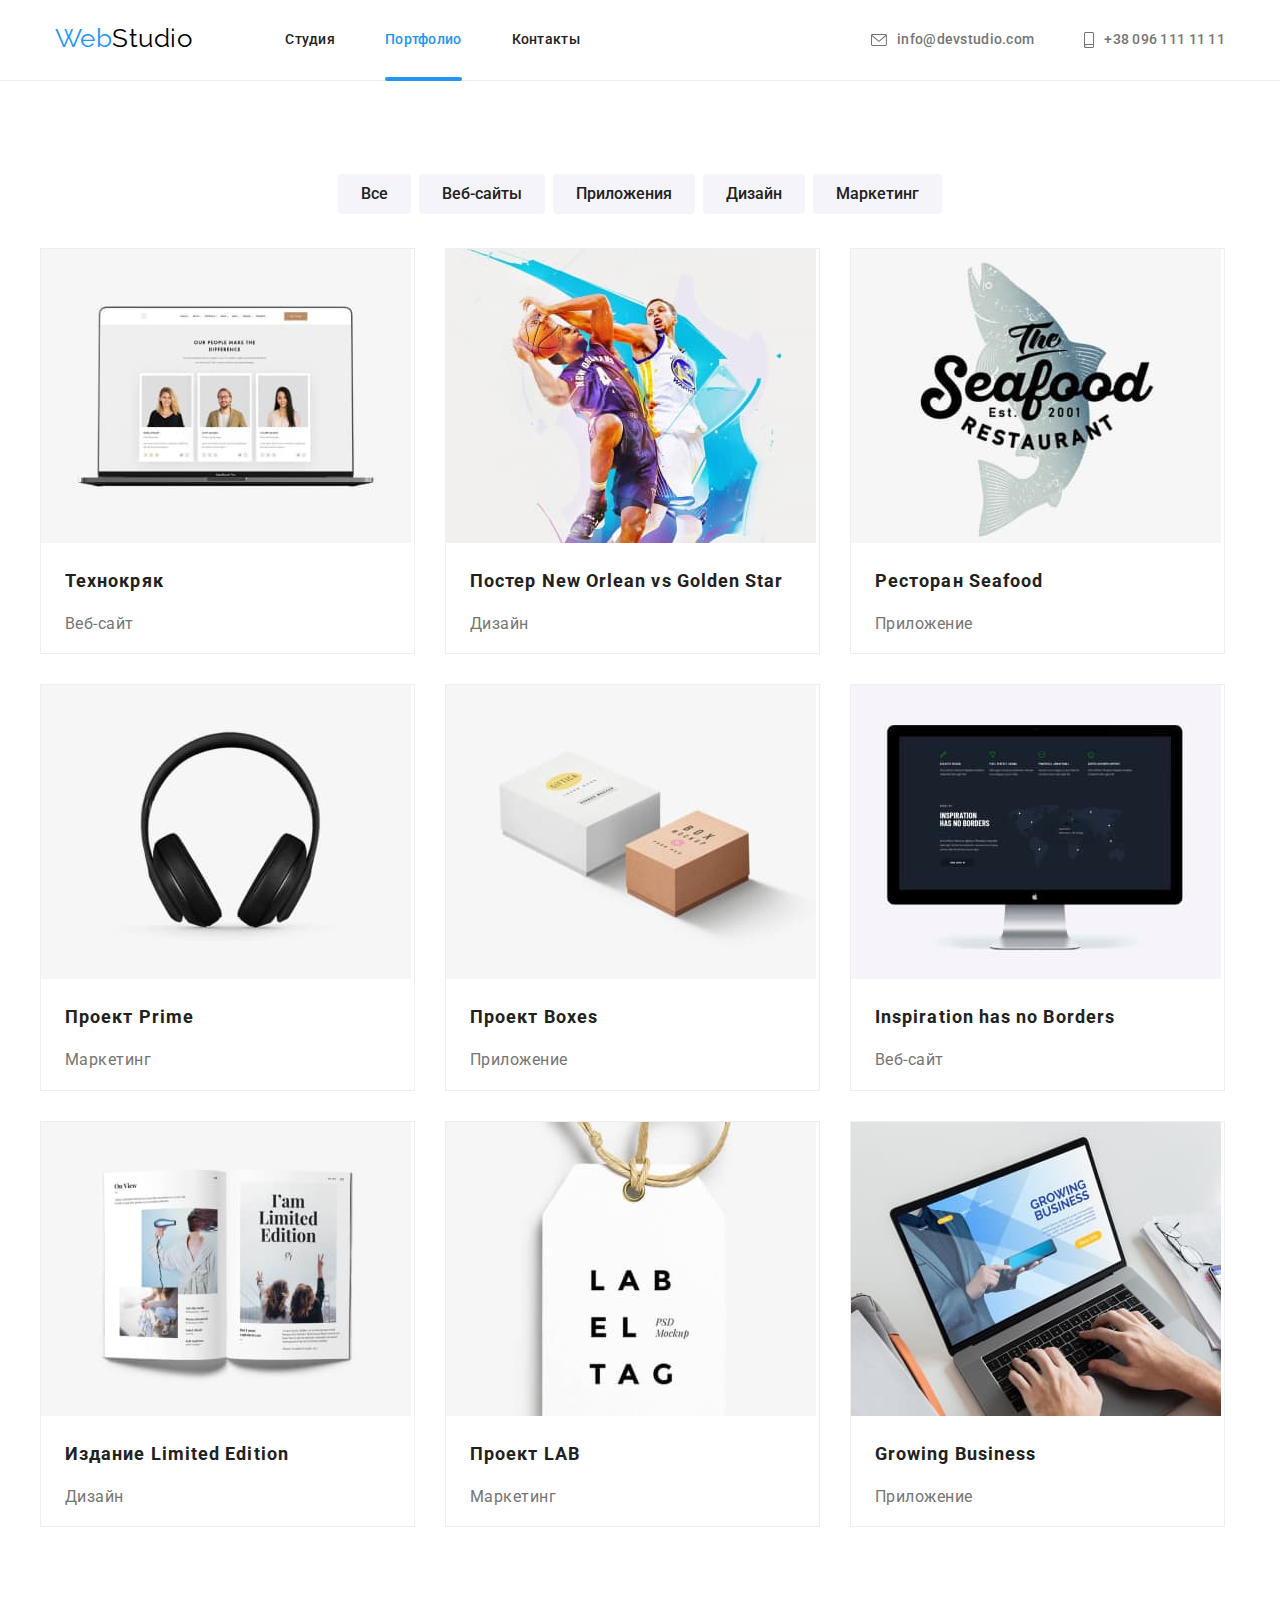
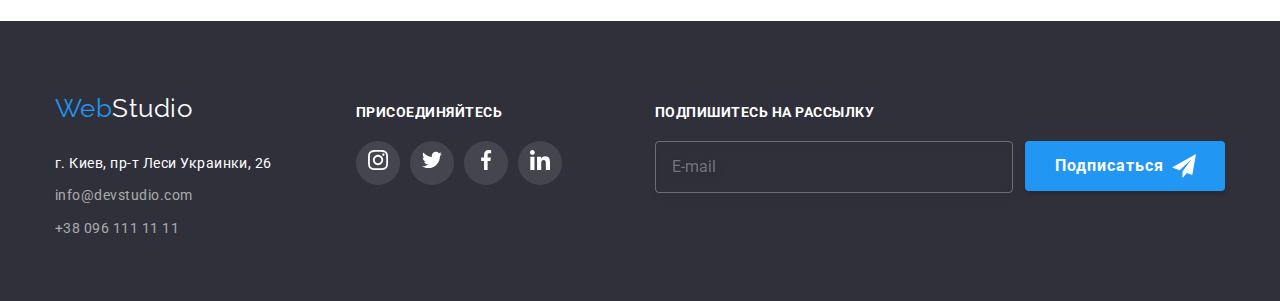
==== commit 473e192c: "scss" ====
--- a/potrfolio.html
+++ b/potrfolio.html
@@ -84,7 +84,7 @@
                 </div>
                  <div class="card-contents">
                  <h2 class="card-contents__title">Технокряк</h2>
-                 <p class="card-contents__list">Веб-сайт</p>
+                 <p class="card-contents__text">Веб-сайт</p>
                     </div>
                 </article>
              </li>
@@ -98,7 +98,7 @@
                 </div>
                 <div class="card-contents">
                  <h2 class="card-contents__title">Постер New Orlean vs Golden Star</h2>
-                 <p class="card-contents__list">Дизайн</p>
+                 <p class="card-contents__text">Дизайн</p>
                     </div>
                 </article>
                 </li>
@@ -112,7 +112,7 @@
                 </div>
                 <div class="card-contents">
                  <h2 class="card-contents__title">Ресторан Seafood</h2>
-                 <p class="card-contents__list">Приложение</p>
+                 <p class="card-contents__text">Приложение</p>
                     </div>
                 </article>
                 </li>
@@ -126,7 +126,7 @@
               </div>
                 <div class="card-contents">
                  <h2 class="card-contents__title">Проект Prime</h2>
-                 <p class="card-contents__list">Маркетинг</p>
+                 <p class="card-contents__text">Маркетинг</p>
                     </div>
                 </article>
              </li>
@@ -140,7 +140,7 @@
                 </div>
                 <div class="card-contents">
                  <h2 class="card-contents__title">Проект Boxes</h2>
-                 <p class="card-contents__list">Приложение</p>
+                 <p class="card-contents__text">Приложение</p>
                     </div>
                 </article>
              </li>
@@ -154,7 +154,7 @@
               </div>
                 <div class="card-contents">
                  <h2 class="card-contents__title">Inspiration has no Borders</h2>
-                 <p class="card-contents__list">Веб-сайт</p>
+                 <p class="card-contents__text">Веб-сайт</p>
                     </div>
                 </article>
              </li>
@@ -168,7 +168,7 @@
               </div>
                 <div class="card-contents">
                  <h2 class="card-contents__title">Издание Limited Edition</h2>
-                 <p class="card-contents__list">Дизайн</p>
+                 <p class="card-contents__text">Дизайн</p>
                     </div>
                 </article>
              </li>
@@ -182,7 +182,7 @@
                 </div>
                 <div class="card-contents">
                  <h2 class="card-contents__title">Проект LAB</h2>
-                <p class="card-contents__list">Маркетинг</p>
+                <p class="card-contents__text">Маркетинг</p>
                     </div>
             </article>
              </li>
@@ -196,7 +196,7 @@
                 </div>
                 <div class="card-contents">
                  <h2 class="card-contents__title">Growing Business</h2>
-                 <p class="card-contents__list">Приложение</p>
+                 <p class="card-contents__text">Приложение</p>
                     </div>
                 </article>
              </li>
@@ -273,7 +273,7 @@
     </label>
     
       <button class="footer-form__button" type="submit">Подписаться
-        <svg class="footer-form__btn" width="24"  height="24">
+        <svg class="footer-form__send" width="24"  height="24">
           <use  href="./images/symbol-defs.svg#icon-send"></use>
         </svg>
       </button>
--- a/css/main.min.css
+++ b/css/main.min.css
@@ -1,2 +1,2 @@
-/*! modern-normalize v1.0.0 | MIT License | https://github.com/sindresorhus/modern-normalize */*,::after,::before{-webkit-box-sizing:border-box;box-sizing:border-box}:root{-moz-tab-size:4;-o-tab-size:4;tab-size:4}html{line-height:1.15;-webkit-text-size-adjust:100%}body{margin:0}body{font-family:system-ui,-apple-system,'Segoe UI',Roboto,Helvetica,Arial,sans-serif,'Apple Color Emoji','Segoe UI Emoji'}hr{height:0;color:inherit}abbr[title]{-webkit-text-decoration:underline dotted;text-decoration:underline dotted}b,strong{font-weight:bolder}code,kbd,pre,samp{font-family:ui-monospace,SFMono-Regular,Consolas,'Liberation Mono',Menlo,monospace;font-size:1em}small{font-size:80%}sub,sup{font-size:75%;line-height:0;position:relative;vertical-align:baseline}sub{bottom:-.25em}sup{top:-.5em}table{text-indent:0;border-color:inherit}button,input,optgroup,select,textarea{font-family:inherit;font-size:100%;line-height:1.15;margin:0}button,select{text-transform:none}[type=button],[type=reset],[type=submit],button{-webkit-appearance:button}::-moz-focus-inner{border-style:none;padding:0}:-moz-focusring{outline:1px dotted ButtonText}:-moz-ui-invalid{box-shadow:none}legend{padding:0}progress{vertical-align:baseline}::-webkit-inner-spin-button,::-webkit-outer-spin-button{height:auto}[type=search]{-webkit-appearance:textfield;outline-offset:-2px}::-webkit-search-decoration{-webkit-appearance:none}::-webkit-file-upload-button{-webkit-appearance:button;font:inherit}summary{display:list-item}body{color:#757575;font-family:Roboto, sans-serif;letter-spacing:0.03em}ul{list-style:none}a{text-decoration:none}.visually-hidden{position:absolute;width:1px;height:1px;margin:-1px;border:0;padding:0;white-space:nowrap;-webkit-clip-path:inset(100%);clip-path:inset(100%);clip:rect(0 0 0 0);overflow:hidden}.card-set .list{margin-top:4;margin-bottom:0}img{display:block;max-width:100%;height:auto}.container{margin-left:auto;margin-right:auto;width:1200px;padding-right:15px;padding-left:15px}.logo{font-family:Raleway, sans-serif;font-size:26px;line-height:1.11;color:#000}.logo__subtext{color:#2196F3}.logo--top{padding-top:24px;padding-bottom:25px}.logo--bottom{color:#fff}.header{border-bottom:1px solid #ececec}.header__container{display:-webkit-box;display:-ms-flexbox;display:flex;-webkit-box-pack:justify;-ms-flex-pack:justify;justify-content:space-between;-webkit-box-align:center;-ms-flex-align:center;align-items:center}.header__nav{display:-webkit-box;display:-ms-flexbox;display:flex}.nav{display:-webkit-box;display:-ms-flexbox;display:flex}.nav__site{display:-webkit-box;display:-ms-flexbox;display:flex;-webkit-box-pack:justify;-ms-flex-pack:justify;justify-content:space-between;-webkit-box-align:center;-ms-flex-align:center;align-items:center;margin-left:93px;margin-top:0;margin-bottom:0;padding-left:0}.nav__site .nav__item+.nav__item{margin-left:50px}.nav__link{position:relative;display:block;padding-top:32px;padding-bottom:32px;color:#212121;font-weight:500;font-size:14px;line-height:1.14;letter-spacing:0.02em;-webkit-transition:color 250ms cubic-bezier(0.4, 0, 0.2, 1);transition:color 250ms cubic-bezier(0.4, 0, 0.2, 1)}.nav__link:hover,.nav__link:focus{color:#2196F3}.nav__link::after{content:'';position:absolute;bottom:-1px;left:0;width:100%;height:4px;background-color:#2196F3;border-radius:2px;opacity:0;-webkit-transition:opacity 250ms cubic-bezier(0.4, 0, 0.2, 1);transition:opacity 250ms cubic-bezier(0.4, 0, 0.2, 1)}.nav__link:hover::after,.nav__link:focus::after{opacity:1}.nav__link--carent{color:#2196F3}.nav__link--carent::after{opacity:1}.contacts .contacts__item+.contacts__item{margin-left:50px}.contacts{margin-left:auto;display:-webkit-box;display:-ms-flexbox;display:flex;padding-left:0;margin-top:0;margin-bottom:0;font-weight:500;font-size:14px;line-height:1.14;letter-spacing:0.02em;cursor:pointer;color:#757575}.contacts__link{position:relative;display:-webkit-box;display:-ms-flexbox;display:flex;-webkit-box-align:center;-ms-flex-align:center;align-items:center;padding-top:22px;padding-bottom:22px;font-weight:500;font-size:14px;line-height:1.14;letter-spacing:0.02em;color:var(--primary-text-color);-webkit-transition:color 250ms cubic-bezier(0.4, 0, 0.2, 1);transition:color 250ms cubic-bezier(0.4, 0, 0.2, 1)}.contacts__link:hover,.contacts__link:focus{color:#2196F3}.contacts__link:hover::after,.contacts__link:focus::after{opacity:1}.contacts__icon{-webkit-box-align:center;-ms-flex-align:center;align-items:center;fill:currentColor;margin-right:10px;-webkit-transition:color 250ms cubic-bezier(0.4, 0, 0.2, 1);transition:color 250ms cubic-bezier(0.4, 0, 0.2, 1)}.contacts__icon:hover,.contacts__icon:focus{fill:#2196F3}.hero{max-width:1600px;margin-right:auto;margin-left:auto;padding-top:199px;padding-bottom:201px;margin-top:0px;margin-bottom:0px;height:600px;text-align:center;background-image:-webkit-gradient(linear, left top, right top, from(rgba(47,48,58,0.4)), to(rgba(47,48,58,0.4))),url(../images/hero.jpg);background-image:linear-gradient(to right, rgba(47,48,58,0.4), rgba(47,48,58,0.4)),url(../images/hero.jpg);background-size:cover;background-position:center;text-align:center}.hero__title{margin-bottom:40px;margin-right:auto;margin-left:auto;color:#fff;font-weight:900;font-size:44px;line-height:1.36;width:696px;letter-spacing:0.06em}.hero__button{border-radius:4px;padding:10px 32px;border:1px solid transparent;color:#fff;background-color:#2196F3;font-family:inherit;font-weight:700;font-size:16px;line-height:1.87;letter-spacing:0.06em;-webkit-box-align:center;-ms-flex-align:center;align-items:center;cursor:pointer}.section{padding-top:94px;padding-bottom:94px}.feature-list,.about-us__list{display:-webkit-box;display:-ms-flexbox;display:flex;-ms-flex-wrap:wrap;flex-wrap:wrap;margin-top:0;margin-bottom:0;padding-left:0;list-style:none}.feature-list__title{margin-top:30px;margin-bottom:10px;font-size:14px;line-height:1.4}.feature-list__items::before{display:block;content:'';width:270px;height:120px;margin-bottom:30px;background-repeat:no-repeat;background-position:center;background-color:#F5F4FA}.feature-list__items:nth-child(1)::before{background-image:url("../images/antenna.svg")}.feature-list__items:nth-child(2)::before{background-image:url("../images/clock.svg")}.feature-list__items:nth-child(3)::before{background-image:url("../images/diagram.svg")}.feature-list__items:nth-child(4)::before{background-image:url("../images/astronaut.svg")}.feature-list__items{width:270px}.feature-list__items+.feature-list__items{margin-left:30px}.about-us__pic{position:relative;width:370px}.about-us__list .about-us__pic+.about-us__pic{margin-left:30px}.about-us{padding-bottom:94px}.section__title,.feature-list__title,.section .item{color:#212121}.section__title{margin-top:0;margin-bottom:50px;font-size:36px;line-height:1.17;text-align:center}.section__title--client{padding-top:94px}.feature-list__text{margin-top:0;margin-bottom:0;font-weight:400;font-size:14px;line-height:1.71}.team__name{margin-top:0;margin-bottom:10px;font-weight:500;font-size:16px;line-height:1.9}.team__profession{padding-top:0;padding-bottom:0;margin-bottom:16px;margin-top:0;font-size:16px;line-height:1.9}.about-us__subtitle{position:absolute;width:370px;height:70px;padding:27px 0;bottom:0;margin-top:0;margin-bottom:0;font-weight:700;font-size:14px;line-height:1.17;text-transform:uppercase;text-align:center;color:#fff;background-color:rgba(47,48,58,0.8)}.section__team{padding-top:94px;padding-bottom:94px;background-color:#F5F4FA}.team__list .team__persons{-ms-flex-preferred-size:calc(100% / 4 - 30px);flex-basis:calc(100% / 4 - 30px);margin-left:30px}.team__list{margin-left:calc(-1 * 30px);display:-webkit-box;display:-ms-flexbox;display:flex;-ms-flex-wrap:wrap;flex-wrap:wrap;padding-left:0;margin-top:0;margin-bottom:0;text-align:center}.team__info{padding-top:30px;padding-bottom:30px;background-color:#fff;-webkit-box-shadow:0px 1px 3px rgba(0,0,0,0.12),0px 1px 1px rgba(0,0,0,0.14),0px 2px 1px rgba(0,0,0,0.2);box-shadow:0px 1px 3px rgba(0,0,0,0.12),0px 1px 1px rgba(0,0,0,0.14),0px 2px 1px rgba(0,0,0,0.2);border-radius:0px 0px 4px 4px;cursor:pointer}.social__icons{display:-webkit-box;display:-ms-flexbox;display:flex;-webkit-box-pack:center;-ms-flex-pack:center;justify-content:center;padding-left:0;color:var(--primary-text-color)}.social__icons .social__item{display:-webkit-box;display:-ms-flexbox;display:flex;-webkit-box-pack:center;-ms-flex-pack:center;justify-content:center;-webkit-box-align:center;-ms-flex-align:center;align-items:center;width:44px;height:44px;border-radius:50%;-webkit-transition:background-color 250ms cubic-bezier(0.4, 0, 0.2, 1);transition:background-color 250ms cubic-bezier(0.4, 0, 0.2, 1)}.social__icons .social__item+.social__item{margin-left:10px}.social__icon{fill:#afb1b8;-webkit-transition:color 250ms cubic-bezier(0.4, 0, 0.2, 1);transition:color 250ms cubic-bezier(0.4, 0, 0.2, 1)}.social__icon:hover{fill:#fff}.social__icons .social__item:hover,.social__icons .social__item:focus{background-color:#2196F3}.social--dark{background-color:rgba(255,255,255,0.1);fill:#fff}.social--lighter{fill:#fff}.section__client{padding-bottom:97px}.client__title{display:-webkit-box;display:-ms-flexbox;display:flex;-webkit-box-pack:justify;-ms-flex-pack:justify;justify-content:space-between;padding:0;margin:50px auto 0;color:#afb1b8}.client__link{color:#afb1b8}.client__wraper{display:-webkit-box;display:-ms-flexbox;display:flex;-webkit-box-pack:center;-ms-flex-pack:center;justify-content:center;-webkit-box-align:center;-ms-flex-align:center;align-items:center;width:170px;height:90px;border:1px solid currentColor;border-radius:4px;-webkit-transition:color 250ms cubic-bezier(0.4, 0, 0.2, 1);transition:color 250ms cubic-bezier(0.4, 0, 0.2, 1)}.client__icon{fill:currentColor}.client__wraper:hover,.client__wraper:focus{color:#2196F3}.footer{display:-webkit-box;display:-ms-flexbox;display:flex;-webkit-box-pack:center;-ms-flex-pack:center;justify-content:center;background:#2F303A}.footer .address{margin:20px 0 0}.footer .address__links{color:#fff}.address__link{color:rgba(255,255,255,0.6);-webkit-transition:color 250ms cubic-bezier(0.4, 0, 0.2, 1);transition:color 250ms cubic-bezier(0.4, 0, 0.2, 1)}.address__item:hover .address__link,.address__item:focus .address__link{color:#fff}.address{display:block;padding-left:0;margin-top:20px;width:231px;font-style:normal;font-weight:normal;font-size:14px;line-height:1.71}.address__item{display:inline-block;-ms-flex-wrap:wrap;flex-wrap:wrap;margin-top:9px}.footer__container{display:-webkit-box;display:-ms-flexbox;display:flex;-webkit-box-align:baseline;-ms-flex-align:baseline;align-items:baseline;padding-top:60px;padding-bottom:60px}.footer-social__title{display:block;font-style:normal;font-weight:700;margin-bottom:20px;padding-left:0;font-size:14px;line-height:1.14;color:#fff;text-transform:uppercase}.footer-social{display:-webkit-box;display:-ms-flexbox;display:flex;-webkit-box-pack:center;-ms-flex-pack:center;justify-content:center;-webkit-box-align:center;-ms-flex-align:center;align-items:center;padding-top:0;padding-bottom:0;width:206px;margin:12px 93px 40px 70px}.footer-form{display:-webkit-box;display:-ms-flexbox;display:flex}.form-title{font-style:normal;font-weight:700;margin-bottom:20px;padding-left:0;font-size:14px;line-height:1.14;color:#fff;text-transform:uppercase}.footer-form__email{width:358px;outline:none;margin:0;padding-top:15px;padding-bottom:15px;padding-left:16px;line-height:20px;font-family:inherit;border:1px solid rgba(255,255,255,0.3);-webkit-box-sizing:border-box;box-sizing:border-box;-webkit-filter:drop-shadow(0px 4px 4px rgba(0,0,0,0.15));filter:drop-shadow(0px 4px 4px rgba(0,0,0,0.15));border-radius:4px;background-color:transparent;color:#fff;-webkit-transition:border-color 250ms cubic-bezier(0.4, 0, 0.2, 1);transition:border-color 250ms cubic-bezier(0.4, 0, 0.2, 1)}.footer-form__email:focus,.footer-form__email:hover{border-color:#188ce8}.footer-form__button{display:-webkit-box;display:-ms-flexbox;display:flex;width:200px;height:50px;position:relative;padding-top:10px;padding-right:62px;padding-bottom:10px;padding-left:29px;font-family:inherit;margin-left:12px;font-weight:700;font-size:16px;line-height:1.87;letter-spacing:0.06em;border-radius:4px;-webkit-box-align:center;-ms-flex-align:center;align-items:center;border:1px solid transparent;color:#fff;background-color:#2196F3;-webkit-box-shadow:0px 4px 4px rgba(0,0,0,0.15);box-shadow:0px 4px 4px rgba(0,0,0,0.15);cursor:pointer;-webkit-transition:background-color 250ms cubic-bezier(0.4, 0, 0.2, 1);transition:background-color 250ms cubic-bezier(0.4, 0, 0.2, 1)}.footer-form__button:focus,.footer-form__button:hover{background-color:#188ce8}.footer-form__btn{position:absolute;top:50%;-webkit-transform:translateY(-50%);transform:translateY(-50%);right:28px;fill:#fff}.btn{display:-webkit-box;display:-ms-flexbox;display:flex;-webkit-box-pack:center;-ms-flex-pack:center;justify-content:center;padding-top:93px;padding-bottom:34px;padding-left:0;margin-top:0;margin-bottom:0}.btn .btn__item+.btn__item{margin-left:8px}.btn__title{display:inline-block;border-radius:4px;padding:6px 22px;border:1px solid transparent;color:#212121;background:#F5F4FA;font-family:inherit;font-weight:500;font-size:16px;line-height:1.62;text-align:center;-webkit-transition:background-color 250ms cubic-bezier(0.4, 0, 0.2, 1),color 250ms cubic-bezier(0.4, 0, 0.2, 1),-webkit-box-shadow 250ms cubic-bezier(0.4, 0, 0.2, 1);transition:background-color 250ms cubic-bezier(0.4, 0, 0.2, 1),color 250ms cubic-bezier(0.4, 0, 0.2, 1),-webkit-box-shadow 250ms cubic-bezier(0.4, 0, 0.2, 1);transition:background-color 250ms cubic-bezier(0.4, 0, 0.2, 1),color 250ms cubic-bezier(0.4, 0, 0.2, 1),box-shadow 250ms cubic-bezier(0.4, 0, 0.2, 1);transition:background-color 250ms cubic-bezier(0.4, 0, 0.2, 1),color 250ms cubic-bezier(0.4, 0, 0.2, 1),box-shadow 250ms cubic-bezier(0.4, 0, 0.2, 1),-webkit-box-shadow 250ms cubic-bezier(0.4, 0, 0.2, 1)}.btn__title:hover,.btn__title:focus{color:#fff;background-color:#2196F3;-webkit-box-shadow:0px 3px 1px rgba(0,0,0,0.1),0px 1px 2px rgba(0,0,0,0.08),0px 2px 2px rgba(0,0,0,0.12);box-shadow:0px 3px 1px rgba(0,0,0,0.1),0px 1px 2px rgba(0,0,0,0.08),0px 2px 2px rgba(0,0,0,0.12);outline-style:none}.title-flex{margin-right:auto;margin-left:auto;padding-right:15px;padding-bottom:94px;padding-left:15px;width:1200px}.card__grid{border:solid #EEEEEE}.card-contents__title{margin-top:0;margin-bottom:4px;width:322px;color:#212121;font-weight:700;font-size:18px;line-height:2;letter-spacing:0.06em}.card{display:-webkit-box;display:-ms-flexbox;display:flex;-ms-flex-wrap:wrap;flex-wrap:wrap;padding-left:0;margin-top:calc(-1 * 30px);margin-bottom:0;margin-left:calc(-1.5 * 30px)}.card__grid{-ms-flex-preferred-size:calc(100% / 3 - 30px);flex-basis:calc(100% / 3 - 30px);margin-top:30px;margin-left:30px;background-color:#fff;-webkit-transition:-webkit-box-shadow 250ms cubic-bezier(0.4, 0, 0.2, 1);transition:-webkit-box-shadow 250ms cubic-bezier(0.4, 0, 0.2, 1);transition:box-shadow 250ms cubic-bezier(0.4, 0, 0.2, 1);transition:box-shadow 250ms cubic-bezier(0.4, 0, 0.2, 1), -webkit-box-shadow 250ms cubic-bezier(0.4, 0, 0.2, 1)}.card__grid:hover{-webkit-box-shadow:0px 1px 3px rgba(0,0,0,0.12),0px 1px 1px rgba(0,0,0,0.14),0px 2px 1px rgba(0,0,0,0.2);box-shadow:0px 1px 3px rgba(0,0,0,0.12),0px 1px 1px rgba(0,0,0,0.14),0px 2px 1px rgba(0,0,0,0.2);border-radius:0px 0px 4px 4px}.card-contents{padding:20px 24px}.card__thumb{position:relative;overflow:hidden}.card__overlay{position:absolute;top:0;left:0;width:100%;height:100%;padding:63px 24px;background-color:rgba(33,150,243,0.9);-webkit-transform:translateY(100%);transform:translateY(100%);-webkit-transition:-webkit-transform 250ms cubic-bezier(0.4, 0, 0.2, 1);transition:-webkit-transform 250ms cubic-bezier(0.4, 0, 0.2, 1);transition:transform 250ms cubic-bezier(0.4, 0, 0.2, 1);transition:transform 250ms cubic-bezier(0.4, 0, 0.2, 1), -webkit-transform 250ms cubic-bezier(0.4, 0, 0.2, 1)}.card__set:hover .card__overlay{-webkit-transform:translateX(0);transform:translateX(0)}.card__text{position:absolute;width:322px;height:168px;display:-webkit-box;display:-ms-flexbox;display:flex;top:50%;left:50%;-webkit-transform:translate(-50%, -50%);transform:translate(-50%, -50%);font-weight:400;font-size:18px;line-height:1.56;color:#fff;opacity:0;-webkit-transition:opacity 250ms cubic-bezier(0.4, 0, 0.2, 1);transition:opacity 250ms cubic-bezier(0.4, 0, 0.2, 1)}.card__set:hover .card__text,.card__set:focus .card__text{opacity:1}.backdrop__sign{position:fixed;top:0;left:0;width:100%;height:100%;background-color:rgba(0,0,0,0.2);opacity:1;-webkit-transition:opacity 250ms cubic-bezier(0.4, 0, 0.2, 1);transition:opacity 250ms cubic-bezier(0.4, 0, 0.2, 1)}.backdrop__sign.is-hidden{opacity:0;pointer-events:none;visibility:visible}.backdrop__sign.is-hidden .modal{-webkit-transform:translate(-50%, -50%) scale(1.3);transform:translate(-50%, -50%) scale(1.3)}.modal{position:absolute;top:50%;left:50%;padding:40px;-webkit-transform:translate(-50%, -50%) scale(1);transform:translate(-50%, -50%) scale(1);min-width:528px;max-height:100vh;background-color:#fff;-webkit-box-shadow:0px 1px 3px rgba(0,0,0,0.12),0px 1px 1px rgba(0,0,0,0.14),0px 2px 1px rgba(0,0,0,0.2);box-shadow:0px 1px 3px rgba(0,0,0,0.12),0px 1px 1px rgba(0,0,0,0.14),0px 2px 1px rgba(0,0,0,0.2);border-radius:4px}.modal__icon{position:absolute;top:8px;right:8px;padding:5px;display:-webkit-box;display:-ms-flexbox;display:flex;border:1px solid rgba(0,0,0,0.1);border-radius:50%;cursor:pointer;background-color:inherit}.modal__icon:focus,.modal__icon:hover{fill:#2196F3}.modal__title{margin-top:0;margin-bottom:12px;font-weight:700;font-size:20px;line-height:1.15;text-align:center;color:#212121}.signup-form__group{display:-webkit-box;display:-ms-flexbox;display:flex;-webkit-box-orient:vertical;-webkit-box-direction:normal;-ms-flex-direction:column;flex-direction:column;margin-bottom:10px}.signup-form__lable{display:-webkit-box;display:-ms-flexbox;display:flex;-webkit-box-orient:vertical;-webkit-box-direction:normal;-ms-flex-direction:column;flex-direction:column;margin-bottom:4px;font-family:inherit;font-size:12px;line-height:1.16;letter-spacing:0.01em;cursor:pointer}.signup-form__input{width:100%;font-family:inherit;margin:0;padding:11px 11px 11px 42px;width:448px;cursor:pointer;outline:none;border:1px solid rgba(33,33,33,0.2);-webkit-box-sizing:border-box;box-sizing:border-box;border-radius:4px;-webkit-transition:background-color 250ms cubic-bezier(0.4, 0, 0.2, 1);transition:background-color 250ms cubic-bezier(0.4, 0, 0.2, 1)}.signup-form__input:focus,.signup-form__input:hover{border-color:#2196F3}.signup-form .input-wrapper{position:relative}.signup-form__icon{position:absolute;top:50%;-webkit-transform:translateY(-50%);transform:translateY(-50%);left:12px;cursor:pointer;-webkit-transition:fill 250ms cubic-bezier(0.4, 0, 0.2, 1);transition:fill 250ms cubic-bezier(0.4, 0, 0.2, 1)}.signup-form__input:focus+.signup-form__icon,.signup-form__input:hover+.signup-form__icon{fill:#2196F3}.signup-form--comment{padding:12px 16px;margin-bottom:20px}.signup-form--comment:hover::-webkit-input-placeholder,.signup-form--comment:focus::-webkit-input-placeholder{color:#2196F3}.signup-form--comment:hover:-ms-input-placeholder,.signup-form--comment:focus:-ms-input-placeholder{color:#2196F3}.signup-form--comment:hover::-ms-input-placeholder,.signup-form--comment:focus::-ms-input-placeholder{color:#2196F3}.signup-form--comment:hover::placeholder,.signup-form--comment:focus::placeholder{color:#2196F3}.checkbox{margin:0 11px 30px 12px}.checkbox__lable{display:-webkit-box;display:-ms-flexbox;display:flex;-webkit-box-align:center;-ms-flex-align:center;align-items:center;font-family:inherit;font-size:14px;line-height:1.71;cursor:pointer}.checkbox__link{color:#2196F3;-webkit-text-decoration-line:underline;text-decoration-line:underline;-webkit-transition:color 250ms cubic-bezier(0.4, 0, 0.2, 1);transition:color 250ms cubic-bezier(0.4, 0, 0.2, 1)}.checkbox__lable:focus .link,.checkbox__lable:hover .checkbox__link{color:#188ce8}.checkbox__input{appearance:none;-moz-appearance:none;-webkit-appearance:none;position:absolute}.chackbox__icon{margin-right:7px;border:2px solid #000;border-radius:3px;fill:none;cursor:pointer;-webkit-transition:background-color 250ms cubic-bezier(0.4, 0, 0.2, 1);transition:background-color 250ms cubic-bezier(0.4, 0, 0.2, 1)}.checkbox__input:checked+.chackbox__icon{border:none;background-color:#2196F3;fill:#fff;opacity:1}.checkbox__btn{display:-webkit-box;display:-ms-flexbox;display:flex;min-width:200px;margin-right:auto;margin-left:auto;padding:10px 55px;font-family:inherit;font-weight:700;font-size:16px;line-height:1.87;letter-spacing:0.06em;color:#fff;background-color:#2196F3;-webkit-box-shadow:0px 4px 4px rgba(0,0,0,0.15);box-shadow:0px 4px 4px rgba(0,0,0,0.15);border:transparent;border-radius:4px;cursor:pointer;-webkit-transition:background-color 250ms cubic-bezier(0.4, 0, 0.2, 1);transition:background-color 250ms cubic-bezier(0.4, 0, 0.2, 1)}.signup-form:focus .checkbox__btn,.signup-form:hover .checkbox__btn{background-color:#188ce8}
+/*! modern-normalize v1.0.0 | MIT License | https://github.com/sindresorhus/modern-normalize */*,::after,::before{-webkit-box-sizing:border-box;box-sizing:border-box}:root{-moz-tab-size:4;-o-tab-size:4;tab-size:4}html{line-height:1.15;-webkit-text-size-adjust:100%}body{margin:0}body{font-family:system-ui,-apple-system,'Segoe UI',Roboto,Helvetica,Arial,sans-serif,'Apple Color Emoji','Segoe UI Emoji'}hr{height:0;color:inherit}abbr[title]{-webkit-text-decoration:underline dotted;text-decoration:underline dotted}b,strong{font-weight:bolder}code,kbd,pre,samp{font-family:ui-monospace,SFMono-Regular,Consolas,'Liberation Mono',Menlo,monospace;font-size:1em}small{font-size:80%}sub,sup{font-size:75%;line-height:0;position:relative;vertical-align:baseline}sub{bottom:-.25em}sup{top:-.5em}table{text-indent:0;border-color:inherit}button,input,optgroup,select,textarea{font-family:inherit;font-size:100%;line-height:1.15;margin:0}button,select{text-transform:none}[type=button],[type=reset],[type=submit],button{-webkit-appearance:button}::-moz-focus-inner{border-style:none;padding:0}:-moz-focusring{outline:1px dotted ButtonText}:-moz-ui-invalid{box-shadow:none}legend{padding:0}progress{vertical-align:baseline}::-webkit-inner-spin-button,::-webkit-outer-spin-button{height:auto}[type=search]{-webkit-appearance:textfield;outline-offset:-2px}::-webkit-search-decoration{-webkit-appearance:none}::-webkit-file-upload-button{-webkit-appearance:button;font:inherit}summary{display:list-item}body{color:#757575;font-family:Roboto, sans-serif;letter-spacing:0.03em}ul{list-style:none}a{text-decoration:none}.visually-hidden{position:absolute;width:1px;height:1px;margin:-1px;border:0;padding:0;white-space:nowrap;-webkit-clip-path:inset(100%);clip-path:inset(100%);clip:rect(0 0 0 0);overflow:hidden}img{display:block;max-width:100%;height:auto}.container{margin-left:auto;margin-right:auto;width:1200px;padding-right:15px;padding-left:15px}.logo{font-family:Raleway, sans-serif;font-size:26px;line-height:1.11;color:#000}.logo__subtext{color:#2196F3}.logo--top{padding-top:24px;padding-bottom:25px}.logo--bottom{color:#fff}.header{border-bottom:1px solid #ececec}.header__container{display:-webkit-box;display:-ms-flexbox;display:flex;-webkit-box-pack:justify;-ms-flex-pack:justify;justify-content:space-between;-webkit-box-align:center;-ms-flex-align:center;align-items:center}.header__nav{display:-webkit-box;display:-ms-flexbox;display:flex}.nav{display:-webkit-box;display:-ms-flexbox;display:flex}.nav__site{display:-webkit-box;display:-ms-flexbox;display:flex;-webkit-box-pack:justify;-ms-flex-pack:justify;justify-content:space-between;-webkit-box-align:center;-ms-flex-align:center;align-items:center;margin-left:93px;margin-top:0;margin-bottom:0;padding-left:0}.nav__site .nav__item+.nav__item{margin-left:50px}.nav__link{position:relative;display:block;padding-top:32px;padding-bottom:32px;color:#212121;font-weight:500;font-size:14px;line-height:1.14;letter-spacing:0.02em;-webkit-transition:color 250ms cubic-bezier(0.4, 0, 0.2, 1);transition:color 250ms cubic-bezier(0.4, 0, 0.2, 1)}.nav__link:hover,.nav__link:focus{color:#2196F3}.nav__link::after{content:'';position:absolute;bottom:-1px;left:0;width:100%;height:4px;background-color:#2196F3;border-radius:2px;opacity:0;-webkit-transition:opacity 250ms cubic-bezier(0.4, 0, 0.2, 1);transition:opacity 250ms cubic-bezier(0.4, 0, 0.2, 1)}.nav__link:hover::after,.nav__link:focus::after{opacity:1}.nav__link--carent{color:#2196F3}.nav__link--carent::after{opacity:1}.contacts .contacts__item+.contacts__item{margin-left:50px}.contacts{margin-left:auto;display:-webkit-box;display:-ms-flexbox;display:flex;padding-left:0;margin-top:0;margin-bottom:0;font-weight:500;font-size:14px;line-height:1.14;letter-spacing:0.02em;cursor:pointer;color:#757575}.contacts__link{position:relative;display:-webkit-box;display:-ms-flexbox;display:flex;-webkit-box-align:center;-ms-flex-align:center;align-items:center;padding-top:22px;padding-bottom:22px;font-weight:500;font-size:14px;line-height:1.14;letter-spacing:0.02em;color:var(--primary-text-color);-webkit-transition:color 250ms cubic-bezier(0.4, 0, 0.2, 1);transition:color 250ms cubic-bezier(0.4, 0, 0.2, 1)}.contacts__link:hover,.contacts__link:focus{color:#2196F3}.contacts__link:hover::after,.contacts__link:focus::after{opacity:1}.contacts__icon{-webkit-box-align:center;-ms-flex-align:center;align-items:center;fill:currentColor;margin-right:10px;-webkit-transition:color 250ms cubic-bezier(0.4, 0, 0.2, 1);transition:color 250ms cubic-bezier(0.4, 0, 0.2, 1)}.contacts__icon:hover,.contacts__icon:focus{fill:#2196F3}.hero{max-width:1600px;margin-right:auto;margin-left:auto;padding-top:199px;padding-bottom:201px;margin-top:0px;margin-bottom:0px;height:600px;text-align:center;background-image:-webkit-gradient(linear, left top, right top, from(rgba(47,48,58,0.4)), to(rgba(47,48,58,0.4))),url(../images/hero.jpg);background-image:linear-gradient(to right, rgba(47,48,58,0.4), rgba(47,48,58,0.4)),url(../images/hero.jpg);background-size:cover;background-position:center;text-align:center}.hero__title{margin-bottom:40px;margin-right:auto;margin-left:auto;color:#fff;font-weight:900;font-size:44px;line-height:1.36;width:696px;letter-spacing:0.06em}.hero__button{border-radius:4px;padding:10px 32px;border:1px solid transparent;color:#fff;background-color:#2196F3;font-family:inherit;font-weight:700;font-size:16px;line-height:1.87;letter-spacing:0.06em;-webkit-box-align:center;-ms-flex-align:center;align-items:center;cursor:pointer}.feature-list{display:-webkit-box;display:-ms-flexbox;display:flex;-ms-flex-wrap:wrap;flex-wrap:wrap;margin-top:0;margin-bottom:0;padding-left:0;list-style:none}.feature-list__title{margin-top:30px;margin-bottom:10px;font-size:14px;line-height:1.4;color:#212121}.feature-list__text{margin-top:0;margin-bottom:0;font-weight:400;font-size:14px;line-height:1.71}.feature-list__items{width:270px}.feature-list__items::before{display:block;content:'';width:270px;height:120px;margin-bottom:30px;background-repeat:no-repeat;background-position:center;background-color:#F5F4FA}.feature-list__items:nth-child(1)::before{background-image:url("../images/antenna.svg")}.feature-list__items:nth-child(2)::before{background-image:url("../images/clock.svg")}.feature-list__items:nth-child(3)::before{background-image:url("../images/diagram.svg")}.feature-list__items:nth-child(4)::before{background-image:url("../images/astronaut.svg")}.feature-list__items+.feature-list__items{margin-left:30px}.about-us{padding-bottom:94px}.about-us__list{display:-webkit-box;display:-ms-flexbox;display:flex;-ms-flex-wrap:wrap;flex-wrap:wrap;margin-top:0;margin-bottom:0;padding-left:0;list-style:none}.about-us__pic{position:relative;width:370px}.about-us__list .about-us__pic+.about-us__pic{margin-left:30px}.about-us__subtitle{position:absolute;width:370px;height:70px;padding:27px 0;bottom:0;margin-top:0;margin-bottom:0;font-weight:700;font-size:14px;line-height:1.17;text-transform:uppercase;text-align:center;color:#fff;background-color:rgba(47,48,58,0.8)}.section{padding-top:94px;padding-bottom:94px}.section__title{margin-top:0;margin-bottom:50px;font-size:36px;line-height:1.17;text-align:center;color:#212121}.section__title--client{padding-top:94px}.team__name{margin-top:0;margin-bottom:10px;font-weight:500;font-size:16px;line-height:1.9;color:#212121}.team__profession{padding-top:0;padding-bottom:0;margin-bottom:16px;margin-top:0;font-size:16px;line-height:1.9}.section__team{padding-top:94px;padding-bottom:94px;background-color:#F5F4FA}.team__list .team__persons{-ms-flex-preferred-size:calc(100% / 4 - 30px);flex-basis:calc(100% / 4 - 30px);margin-left:30px}.team__list{margin-left:calc(-1 * 30px);display:-webkit-box;display:-ms-flexbox;display:flex;-ms-flex-wrap:wrap;flex-wrap:wrap;padding-left:0;margin-top:0;margin-bottom:0;text-align:center}.team__info{padding-top:30px;padding-bottom:30px;background-color:#fff;-webkit-box-shadow:0px 1px 3px rgba(0,0,0,0.12),0px 1px 1px rgba(0,0,0,0.14),0px 2px 1px rgba(0,0,0,0.2);box-shadow:0px 1px 3px rgba(0,0,0,0.12),0px 1px 1px rgba(0,0,0,0.14),0px 2px 1px rgba(0,0,0,0.2);border-radius:0px 0px 4px 4px;cursor:pointer}.social__icons{display:-webkit-box;display:-ms-flexbox;display:flex;-webkit-box-pack:center;-ms-flex-pack:center;justify-content:center;padding-left:0;color:var(--primary-text-color)}.social__item{display:-webkit-box;display:-ms-flexbox;display:flex;-webkit-box-pack:center;-ms-flex-pack:center;justify-content:center;-webkit-box-align:center;-ms-flex-align:center;align-items:center;width:44px;height:44px;border-radius:50%;-webkit-transition:background-color 250ms cubic-bezier(0.4, 0, 0.2, 1),fill 250ms cubic-bezier(0.4, 0, 0.2, 1);transition:background-color 250ms cubic-bezier(0.4, 0, 0.2, 1),fill 250ms cubic-bezier(0.4, 0, 0.2, 1)}.social__item:hover,.social__item:focus{background-color:#2196F3}.social__item:hover:focus .social__icon,.social__item:hover:hover .social__icon,.social__item:focus:focus .social__icon,.social__item:focus:hover .social__icon{fill:#fff}.social__icons .social__item+.social__item{margin-left:10px}.social__icon{fill:#afb1b8;-webkit-transition:fill 250ms cubic-bezier(0.4, 0, 0.2, 1);transition:fill 250ms cubic-bezier(0.4, 0, 0.2, 1)}.social--dark{background-color:rgba(255,255,255,0.1)}.social--lighter{fill:#fff}.section__client{padding-bottom:97px}.client__title{display:-webkit-box;display:-ms-flexbox;display:flex;-webkit-box-pack:justify;-ms-flex-pack:justify;justify-content:space-between;padding:0;margin:50px auto 0;color:#afb1b8}.client__link{color:#afb1b8}.client__wraper{display:-webkit-box;display:-ms-flexbox;display:flex;-webkit-box-pack:center;-ms-flex-pack:center;justify-content:center;-webkit-box-align:center;-ms-flex-align:center;align-items:center;width:170px;height:90px;border:1px solid currentColor;border-radius:4px;-webkit-transition:color 250ms cubic-bezier(0.4, 0, 0.2, 1);transition:color 250ms cubic-bezier(0.4, 0, 0.2, 1)}.client__wraper:hover,.client__wraper:focus{color:#2196F3}.client__icon{fill:currentColor}.footer{display:-webkit-box;display:-ms-flexbox;display:flex;-webkit-box-pack:center;-ms-flex-pack:center;justify-content:center;background:#2F303A}.footer__container{display:-webkit-box;display:-ms-flexbox;display:flex;-webkit-box-align:baseline;-ms-flex-align:baseline;align-items:baseline;padding-top:60px;padding-bottom:60px}.address{display:block;padding-left:0;margin:20px 0 0;width:231px;font-style:normal;font-weight:normal;font-size:14px;line-height:1.71}.address__item{display:inline-block;-ms-flex-wrap:wrap;flex-wrap:wrap;margin-top:9px;-webkit-transition:color 250ms cubic-bezier(0.4, 0, 0.2, 1);transition:color 250ms cubic-bezier(0.4, 0, 0.2, 1)}.address__item:hover .address__link,.address__item:focus .address__link{color:#fff}.address__links{color:#fff}.address__link{color:rgba(255,255,255,0.6);-webkit-transition:color 250ms cubic-bezier(0.4, 0, 0.2, 1);transition:color 250ms cubic-bezier(0.4, 0, 0.2, 1)}.footer-social__title{display:block;font-style:normal;font-weight:700;margin-bottom:20px;padding-left:0;font-size:14px;line-height:1.14;color:#fff;text-transform:uppercase}.footer-social{display:-webkit-box;display:-ms-flexbox;display:flex;-webkit-box-pack:center;-ms-flex-pack:center;justify-content:center;-webkit-box-align:center;-ms-flex-align:center;align-items:center;padding-top:0;padding-bottom:0;width:206px;margin:12px 93px 40px 70px}.footer-form{display:-webkit-box;display:-ms-flexbox;display:flex}.form-title{font-style:normal;font-weight:700;margin-bottom:20px;padding-left:0;font-size:14px;line-height:1.14;color:#fff;text-transform:uppercase}.footer-form__email{width:358px;outline:none;margin:0;padding-top:15px;padding-bottom:15px;padding-left:16px;line-height:20px;font-family:inherit;border:1px solid rgba(255,255,255,0.3);-webkit-box-sizing:border-box;box-sizing:border-box;-webkit-filter:drop-shadow(0px 4px 4px rgba(0,0,0,0.15));filter:drop-shadow(0px 4px 4px rgba(0,0,0,0.15));border-radius:4px;background-color:transparent;color:#fff;-webkit-transition:border-color 250ms cubic-bezier(0.4, 0, 0.2, 1);transition:border-color 250ms cubic-bezier(0.4, 0, 0.2, 1)}.footer-form__email:focus,.footer-form__email:hover{border-color:#188ce8}.footer-form__button{display:-webkit-box;display:-ms-flexbox;display:flex;width:200px;height:50px;position:relative;padding-top:10px;padding-right:62px;padding-bottom:10px;padding-left:29px;font-family:inherit;margin-left:12px;font-weight:700;font-size:16px;line-height:1.87;letter-spacing:0.06em;border-radius:4px;-webkit-box-align:center;-ms-flex-align:center;align-items:center;border:1px solid transparent;color:#fff;background-color:#2196F3;-webkit-box-shadow:0px 4px 4px rgba(0,0,0,0.15);box-shadow:0px 4px 4px rgba(0,0,0,0.15);cursor:pointer;-webkit-transition:background-color 250ms cubic-bezier(0.4, 0, 0.2, 1);transition:background-color 250ms cubic-bezier(0.4, 0, 0.2, 1)}.footer-form__button:focus,.footer-form__button:hover{background-color:#188ce8}.footer-form__send{position:absolute;top:50%;-webkit-transform:translateY(-50%);transform:translateY(-50%);right:28px;fill:#fff}.btn{display:-webkit-box;display:-ms-flexbox;display:flex;-webkit-box-pack:center;-ms-flex-pack:center;justify-content:center;padding-top:93px;padding-bottom:34px;padding-left:0;margin-top:0;margin-bottom:0}.btn .btn__item+.btn__item{margin-left:8px}.btn__title{display:inline-block;border-radius:4px;padding:6px 22px;border:1px solid transparent;color:#212121;background:#F5F4FA;font-family:inherit;font-weight:500;font-size:16px;line-height:1.62;text-align:center;-webkit-transition:background-color 250ms cubic-bezier(0.4, 0, 0.2, 1),color 250ms cubic-bezier(0.4, 0, 0.2, 1),-webkit-box-shadow 250ms cubic-bezier(0.4, 0, 0.2, 1);transition:background-color 250ms cubic-bezier(0.4, 0, 0.2, 1),color 250ms cubic-bezier(0.4, 0, 0.2, 1),-webkit-box-shadow 250ms cubic-bezier(0.4, 0, 0.2, 1);transition:background-color 250ms cubic-bezier(0.4, 0, 0.2, 1),color 250ms cubic-bezier(0.4, 0, 0.2, 1),box-shadow 250ms cubic-bezier(0.4, 0, 0.2, 1);transition:background-color 250ms cubic-bezier(0.4, 0, 0.2, 1),color 250ms cubic-bezier(0.4, 0, 0.2, 1),box-shadow 250ms cubic-bezier(0.4, 0, 0.2, 1),-webkit-box-shadow 250ms cubic-bezier(0.4, 0, 0.2, 1)}.btn__title:hover,.btn__title:focus{color:#fff;background-color:#2196F3;-webkit-box-shadow:0px 3px 1px rgba(0,0,0,0.1),0px 1px 2px rgba(0,0,0,0.08),0px 2px 2px rgba(0,0,0,0.12);box-shadow:0px 3px 1px rgba(0,0,0,0.1),0px 1px 2px rgba(0,0,0,0.08),0px 2px 2px rgba(0,0,0,0.12)}.title-flex{margin-right:auto;margin-left:auto;padding-right:15px;padding-bottom:94px;padding-left:15px;width:1200px}.card-contents{padding:20px 24px}.card-contents__title{margin-top:0;margin-bottom:4px;width:322px;color:#212121;font-weight:700;font-size:18px;line-height:2;letter-spacing:0.06em}.card-contents__text{margin-top:4;margin-bottom:0}.card{display:-webkit-box;display:-ms-flexbox;display:flex;-ms-flex-wrap:wrap;flex-wrap:wrap;padding-left:0;margin-top:calc(-1 * 30px);margin-bottom:0;margin-left:calc(-1.5 * 30px)}.card__grid{-ms-flex-preferred-size:calc(100% / 3 - 30px);flex-basis:calc(100% / 3 - 30px);margin-top:30px;margin-left:30px;background-color:#fff;border:1px solid #EEEEEE;-webkit-transition:border-radius 250ms cubic-bezier(0.4, 0, 0.2, 1),-webkit-box-shadow 250ms cubic-bezier(0.4, 0, 0.2, 1);transition:border-radius 250ms cubic-bezier(0.4, 0, 0.2, 1),-webkit-box-shadow 250ms cubic-bezier(0.4, 0, 0.2, 1);transition:box-shadow 250ms cubic-bezier(0.4, 0, 0.2, 1),border-radius 250ms cubic-bezier(0.4, 0, 0.2, 1);transition:box-shadow 250ms cubic-bezier(0.4, 0, 0.2, 1),border-radius 250ms cubic-bezier(0.4, 0, 0.2, 1),-webkit-box-shadow 250ms cubic-bezier(0.4, 0, 0.2, 1)}.card__grid:hover{-webkit-box-shadow:0px 1px 3px rgba(0,0,0,0.12),0px 1px 1px rgba(0,0,0,0.14),0px 2px 1px rgba(0,0,0,0.2);box-shadow:0px 1px 3px rgba(0,0,0,0.12),0px 1px 1px rgba(0,0,0,0.14),0px 2px 1px rgba(0,0,0,0.2);border-radius:0px 0px 4px 4px}.card__thumb{position:relative;overflow:hidden}.card__overlay{position:absolute;top:0;left:0;width:100%;height:100%;padding:63px 24px;background-color:rgba(33,150,243,0.9);-webkit-transform:translateY(100%);transform:translateY(100%);-webkit-transition:-webkit-transform 250ms cubic-bezier(0.4, 0, 0.2, 1);transition:-webkit-transform 250ms cubic-bezier(0.4, 0, 0.2, 1);transition:transform 250ms cubic-bezier(0.4, 0, 0.2, 1);transition:transform 250ms cubic-bezier(0.4, 0, 0.2, 1), -webkit-transform 250ms cubic-bezier(0.4, 0, 0.2, 1)}.card__set:hover .card__overlay{-webkit-transform:translateX(0);transform:translateX(0)}.card__text{position:absolute;width:322px;height:168px;display:-webkit-box;display:-ms-flexbox;display:flex;top:50%;left:50%;-webkit-transform:translate(-50%, -50%);transform:translate(-50%, -50%);font-weight:400;font-size:18px;line-height:1.56;color:#fff;opacity:0;-webkit-transition:opacity 250ms cubic-bezier(0.4, 0, 0.2, 1);transition:opacity 250ms cubic-bezier(0.4, 0, 0.2, 1)}.card__set:hover .card__text,.card__set:focus .card__text{opacity:1}.backdrop__sign{position:fixed;top:0;left:0;width:100%;height:100%;background-color:rgba(0,0,0,0.2);opacity:1;-webkit-transition:opacity 250ms cubic-bezier(0.4, 0, 0.2, 1);transition:opacity 250ms cubic-bezier(0.4, 0, 0.2, 1)}.backdrop__sign.is-hidden{opacity:0;pointer-events:none;visibility:visible}.backdrop__sign.is-hidden .modal{-webkit-transform:translate(-50%, -50%) scale(1.3);transform:translate(-50%, -50%) scale(1.3)}.modal{position:absolute;top:50%;left:50%;padding:40px;-webkit-transform:translate(-50%, -50%) scale(1);transform:translate(-50%, -50%) scale(1);min-width:528px;max-height:100vh;background-color:#fff;-webkit-box-shadow:0px 1px 3px rgba(0,0,0,0.12),0px 1px 1px rgba(0,0,0,0.14),0px 2px 1px rgba(0,0,0,0.2);box-shadow:0px 1px 3px rgba(0,0,0,0.12),0px 1px 1px rgba(0,0,0,0.14),0px 2px 1px rgba(0,0,0,0.2);border-radius:4px}.modal__icon{position:absolute;top:8px;right:8px;padding:5px;display:-webkit-box;display:-ms-flexbox;display:flex;border:1px solid rgba(0,0,0,0.1);border-radius:50%;cursor:pointer;background-color:inherit}.modal__icon:focus,.modal__icon:hover{fill:#2196F3}.modal__title{margin-top:0;margin-bottom:12px;font-weight:700;font-size:20px;line-height:1.15;text-align:center;color:#212121}.signup-form__group{display:-webkit-box;display:-ms-flexbox;display:flex;-webkit-box-orient:vertical;-webkit-box-direction:normal;-ms-flex-direction:column;flex-direction:column;margin-bottom:10px}.signup-form__lable{display:-webkit-box;display:-ms-flexbox;display:flex;-webkit-box-orient:vertical;-webkit-box-direction:normal;-ms-flex-direction:column;flex-direction:column;margin-bottom:4px;font-family:inherit;font-size:12px;line-height:1.16;letter-spacing:0.01em;cursor:pointer}.signup-form__input{width:100%;font-family:inherit;margin:0;padding:11px 11px 11px 42px;width:448px;cursor:pointer;outline:none;border:1px solid rgba(33,33,33,0.2);-webkit-box-sizing:border-box;box-sizing:border-box;border-radius:4px;-webkit-transition:background-color 250ms cubic-bezier(0.4, 0, 0.2, 1);transition:background-color 250ms cubic-bezier(0.4, 0, 0.2, 1)}.signup-form__input:focus,.signup-form__input:hover{border-color:#2196F3}.signup-form__input:focus+.signup-form__icon,.signup-form__input:hover+.signup-form__icon{fill:#2196F3}.input-wrapper{position:relative}.signup-form__icon{position:absolute;top:50%;-webkit-transform:translateY(-50%);transform:translateY(-50%);left:12px;cursor:pointer;-webkit-transition:fill 250ms cubic-bezier(0.4, 0, 0.2, 1);transition:fill 250ms cubic-bezier(0.4, 0, 0.2, 1)}.signup-form--comment{padding:12px 16px;margin-bottom:20px}.signup-form--comment:hover::-webkit-input-placeholder,.signup-form--comment:focus::-webkit-input-placeholder{color:#2196F3}.signup-form--comment:hover:-ms-input-placeholder,.signup-form--comment:focus:-ms-input-placeholder{color:#2196F3}.signup-form--comment:hover::-ms-input-placeholder,.signup-form--comment:focus::-ms-input-placeholder{color:#2196F3}.signup-form--comment:hover::placeholder,.signup-form--comment:focus::placeholder{color:#2196F3}.checkbox{margin:0 11px 30px 12px}.checkbox__lable{display:-webkit-box;display:-ms-flexbox;display:flex;-webkit-box-align:center;-ms-flex-align:center;align-items:center;font-family:inherit;font-size:14px;line-height:1.71;cursor:pointer}.checkbox__lable:focus .checkbox__link,.checkbox__lable:hover .checkbox__link{color:#188ce8}.checkbox__link{color:#2196F3;-webkit-text-decoration-line:underline;text-decoration-line:underline;-webkit-transition:color 250ms cubic-bezier(0.4, 0, 0.2, 1);transition:color 250ms cubic-bezier(0.4, 0, 0.2, 1)}.checkbox__input{appearance:none;-moz-appearance:none;-webkit-appearance:none;position:absolute}.chackbox__icon{margin-right:7px;border:2px solid #000;border-radius:3px;fill:none;cursor:pointer;-webkit-transition:background-color 250ms cubic-bezier(0.4, 0, 0.2, 1);transition:background-color 250ms cubic-bezier(0.4, 0, 0.2, 1)}.checkbox__input:checked+.chackbox__icon{border:none;background-color:#2196F3;fill:#fff;opacity:1}.checkbox__btn{display:-webkit-box;display:-ms-flexbox;display:flex;min-width:200px;margin-right:auto;margin-left:auto;padding:10px 55px;font-family:inherit;font-weight:700;font-size:16px;line-height:1.87;letter-spacing:0.06em;color:#fff;background-color:#2196F3;-webkit-box-shadow:0px 4px 4px rgba(0,0,0,0.15);box-shadow:0px 4px 4px rgba(0,0,0,0.15);border:transparent;border-radius:4px;cursor:pointer;-webkit-transition:background-color 250ms cubic-bezier(0.4, 0, 0.2, 1);transition:background-color 250ms cubic-bezier(0.4, 0, 0.2, 1)}.signup-form:focus .checkbox__btn,.signup-form:hover .checkbox__btn{background-color:#188ce8}
 /*# sourceMappingURL=main.min.css.map */